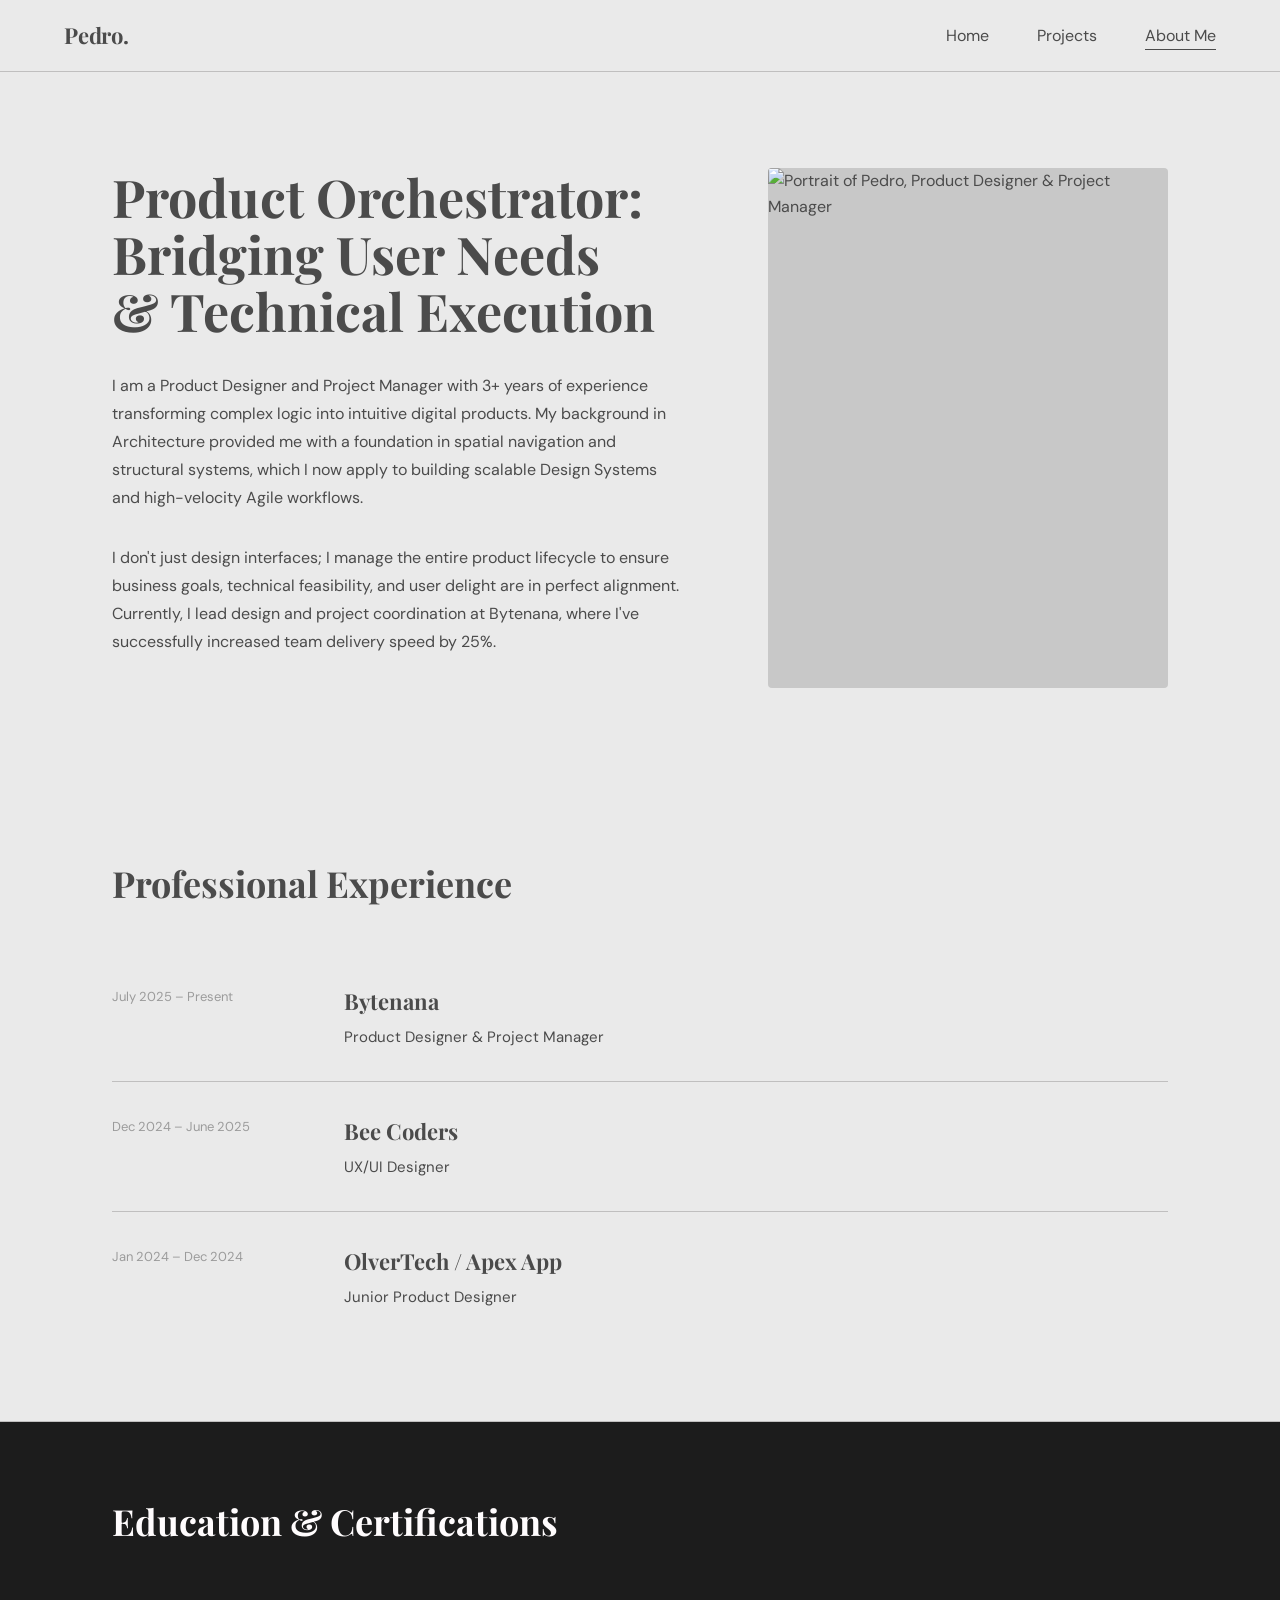
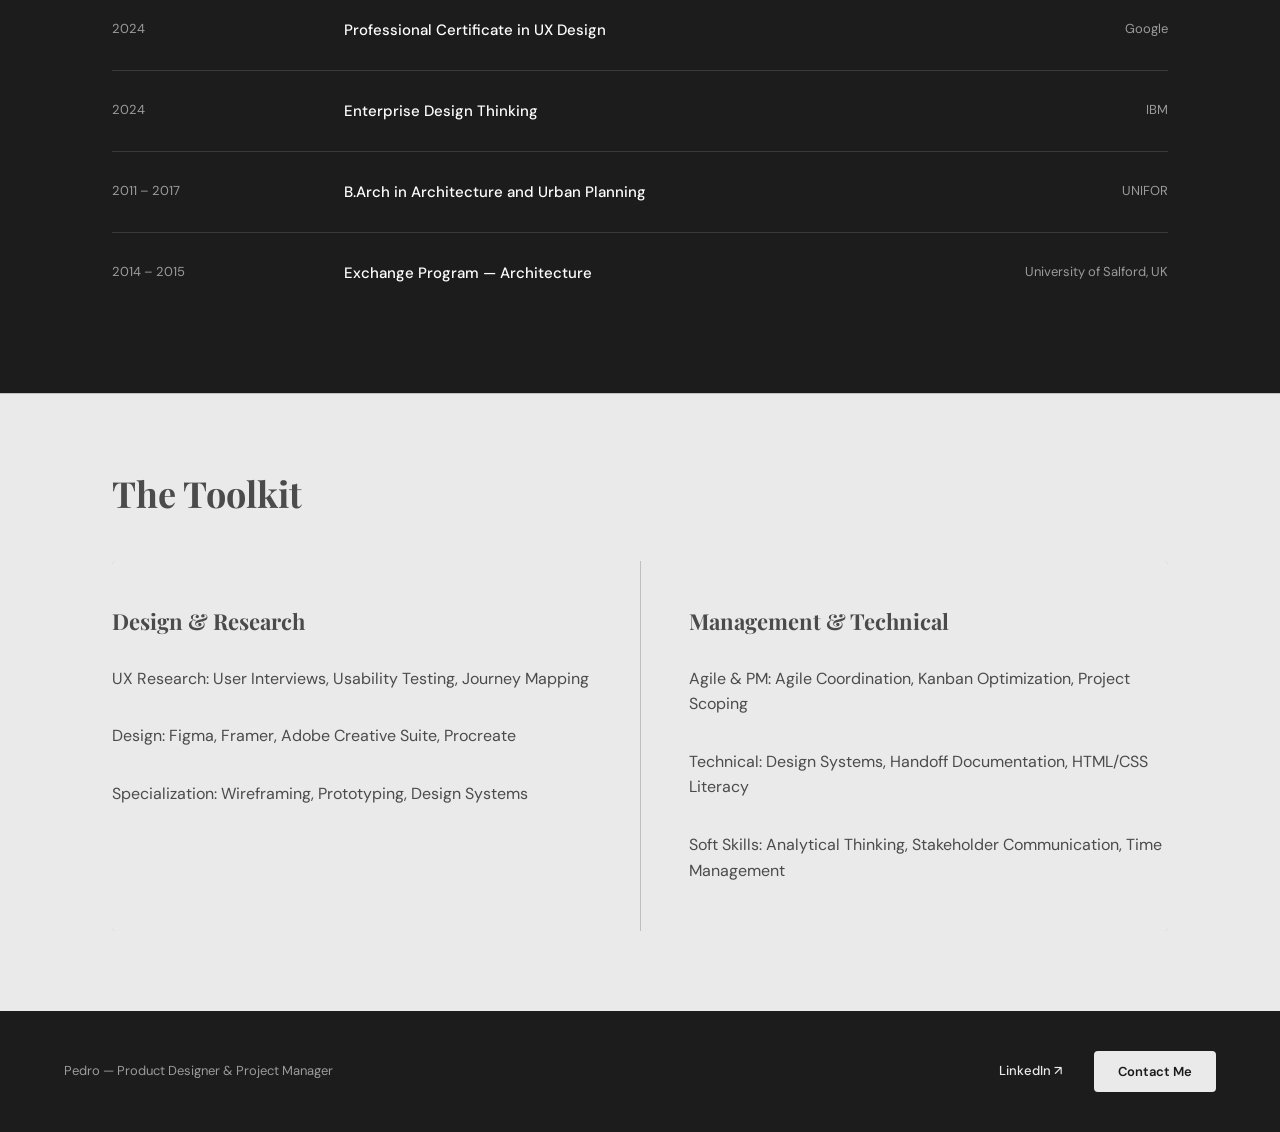
==== about.html @ b6adb92c "Initial commit — portfolio site" ====
<!DOCTYPE html>
<html lang="en">
<head>
  <meta charset="UTF-8">
  <meta name="viewport" content="width=device-width, initial-scale=1.0">
  <title>About Me — Pedro</title>
  <meta name="description" content="Product Designer and Project Manager with 3+ years of experience. Background in Architecture. Currently at Bytenana.">
  <link rel="preconnect" href="https://fonts.googleapis.com">
  <link rel="preconnect" href="https://fonts.gstatic.com" crossorigin>
  <link href="https://fonts.googleapis.com/css2?family=Playfair+Display:wght@700&family=DM+Sans:wght@400;500;600&display=swap" rel="stylesheet">
  <link rel="stylesheet" href="css/styles.css">
</head>
<body>
  <div class="site-wrapper">

    <!-- Navbar -->
    <header>
      <nav class="navbar" id="navbar" aria-label="Main navigation">
        <a href="index.html" class="navbar__logo">Pedro.</a>
        <div class="navbar__links" role="list">
          <a href="index.html" role="listitem">Home</a>
          <a href="projects.html" role="listitem">Projects</a>
          <a href="about.html" class="active" role="listitem">About Me</a>
        </div>
        <button class="navbar__hamburger" id="menu-toggle" aria-label="Toggle navigation" aria-expanded="false">
          <span></span>
          <span></span>
          <span></span>
        </button>
      </nav>
      <nav class="mobile-menu" id="mobile-menu" aria-label="Mobile navigation">
        <a href="index.html">Home</a>
        <a href="projects.html">Projects</a>
        <a href="about.html">About Me</a>
      </nav>
    </header>

    <main>

      <!-- About Hero -->
      <section class="about-hero fade-in" aria-labelledby="about-title">
        <div class="about-hero__text">
          <h1 class="about-hero__title" id="about-title">Product Orchestrator:<br>Bridging User Needs<br>&amp; Technical Execution</h1>
          <p class="about-hero__para">I am a Product Designer and Project Manager with 3+ years of experience transforming complex logic into intuitive digital products. My background in Architecture provided me with a foundation in spatial navigation and structural systems, which I now apply to building scalable Design Systems and high-velocity Agile workflows.</p>
          <p class="about-hero__para">I don't just design interfaces; I manage the entire product lifecycle to ensure business goals, technical feasibility, and user delight are in perfect alignment. Currently, I lead design and project coordination at Bytenana, where I've successfully increased team delivery speed by 25%.</p>
        </div>
        <div class="about-hero__image">
          <img src="assets/images/IMG_5802.JPG" alt="Portrait of Pedro, Product Designer & Project Manager">
        </div>
      </section>

      <!-- Experience Section -->
      <section class="experience-section section" aria-labelledby="exp-heading">
        <div class="section-inner">
          <h2 class="section-heading" id="exp-heading" style="margin-bottom: 3rem;">Professional Experience</h2>

          <div class="exp-item fade-in">
            <span class="exp-item__date">July 2025 – Present</span>
            <div class="exp-item__details">
              <p class="exp-item__company">Bytenana</p>
              <p class="exp-item__role">Product Designer &amp; Project Manager</p>
            </div>
          </div>

          <div class="exp-item fade-in">
            <span class="exp-item__date">Dec 2024 – June 2025</span>
            <div class="exp-item__details">
              <p class="exp-item__company">Bee Coders</p>
              <p class="exp-item__role">UX/UI Designer</p>
            </div>
          </div>

          <div class="exp-item fade-in" style="border-bottom: none;">
            <span class="exp-item__date">Jan 2024 – Dec 2024</span>
            <div class="exp-item__details">
              <p class="exp-item__company">OlverTech / Apex App</p>
              <p class="exp-item__role">Junior Product Designer</p>
            </div>
          </div>
        </div>
      </section>

      <div class="divider"></div>

      <!-- Education Section -->
      <section class="education-section dark-section section" aria-labelledby="edu-heading">
        <div class="section-inner">
          <h2 class="section-heading" id="edu-heading" style="margin-bottom: 3rem;">Education &amp; Certifications</h2>

          <div class="edu-item fade-in">
            <span class="edu-item__year">2024</span>
            <span class="edu-item__name">Professional Certificate in UX Design</span>
            <span class="edu-item__institution">Google</span>
          </div>

          <div class="edu-item fade-in">
            <span class="edu-item__year">2024</span>
            <span class="edu-item__name">Enterprise Design Thinking</span>
            <span class="edu-item__institution">IBM</span>
          </div>

          <div class="edu-item fade-in">
            <span class="edu-item__year">2011 – 2017</span>
            <span class="edu-item__name">B.Arch in Architecture and Urban Planning</span>
            <span class="edu-item__institution">UNIFOR</span>
          </div>

          <div class="edu-item fade-in">
            <span class="edu-item__year">2014 – 2015</span>
            <span class="edu-item__name">Exchange Program — Architecture</span>
            <span class="edu-item__institution">University of Salford, UK</span>
          </div>
        </div>
      </section>

      <div class="divider"></div>

      <!-- Skills Section -->
      <section class="skills-section section" aria-labelledby="skills-heading">
        <div class="section-inner">
          <h2 class="section-heading" id="skills-heading" style="margin-bottom: 3rem;">The Toolkit</h2>

          <div class="skills-grid">
            <div class="skills-col fade-in">
              <h3 class="skills-col__title">Design &amp; Research</h3>
              <p class="skill-item">UX Research: User Interviews, Usability Testing, Journey Mapping</p>
              <p class="skill-item">Design: Figma, Framer, Adobe Creative Suite, Procreate</p>
              <p class="skill-item">Specialization: Wireframing, Prototyping, Design Systems</p>
            </div>
            <div class="skills-col fade-in">
              <h3 class="skills-col__title">Management &amp; Technical</h3>
              <p class="skill-item">Agile &amp; PM: Agile Coordination, Kanban Optimization, Project Scoping</p>
              <p class="skill-item">Technical: Design Systems, Handoff Documentation, HTML/CSS Literacy</p>
              <p class="skill-item">Soft Skills: Analytical Thinking, Stakeholder Communication, Time Management</p>
            </div>
          </div>
        </div>
      </section>

    </main>

    <!-- Footer -->
    <footer class="footer" id="contact" role="contentinfo">
      <p class="footer__copy">Pedro — Product Designer &amp; Project Manager</p>
      <div class="footer__right">
        <a href="https://www.linkedin.com/in/pedro-oliveira-b005162bb/" target="_blank" rel="noopener noreferrer" class="footer__linkedin" aria-label="Visit Pedro's LinkedIn profile">LinkedIn ↗</a>
        <button class="footer__contact" id="open-contact-footer">Contact Me</button>
      </div>
    </footer>

  </div>

  <!-- Contact Modal -->
  <div class="modal-overlay" id="contact-modal" role="dialog" aria-modal="true" aria-labelledby="modal-title">
    <div class="modal">
      <button class="modal__close" id="close-contact" aria-label="Close contact form">✕</button>
      <h2 class="modal__title" id="modal-title">Get in touch</h2>
      <p class="modal__subtitle">Send me a message and I'll get back to you soon.</p>
      <form class="modal__form" name="contact" method="POST" data-netlify="true" netlify-honeypot="bot-field">
        <input type="hidden" name="form-name" value="contact">
        <p hidden><input name="bot-field"></p>
        <div class="modal__field">
          <label for="contact-name">Name</label>
          <input type="text" id="contact-name" name="name" placeholder="Your name" required>
        </div>
        <div class="modal__field">
          <label for="contact-email">Email</label>
          <input type="email" id="contact-email" name="email" placeholder="your@email.com" required>
        </div>
        <div class="modal__field">
          <label for="contact-message">Message</label>
          <textarea id="contact-message" name="message" placeholder="Tell me about your project…" rows="5" required></textarea>
        </div>
        <button type="submit" class="btn-primary" style="width:100%;justify-content:center;">Send Message →</button>
      </form>
    </div>
  </div>

  <script src="js/main.js"></script>
</body>
</html>
---- css/styles.css ----
/* ==========================================================
   PORTFOLIO — Pedro, Product Designer & Project Manager
   styles.css
   ========================================================== */

/* ----------------------------------------------------------
   1. CSS CUSTOM PROPERTIES
   ---------------------------------------------------------- */
:root {
  /* Colors */
  --color-bg: #eaeaea;
  --color-text: #4b4b4b;
  --color-text-muted: #9b9b9b;
  --color-text-light: #fffcfd;
  --color-dark-bg: #1c1c1c;
  --color-dark-card: #2b2b2b;
  --color-dark-divider: #3a3a3a;
  --color-border: #c0bfbf;
  --color-border-dark: #555555;
  --color-placeholder: #c8c8c8;
  --color-placeholder-dark: #2b2b2b;
  --color-btn-primary: #000000;
  --color-btn-secondary: #eaeaea;

  /* Typography */
  --font-heading: 'Playfair Display', Georgia, 'Times New Roman', serif;
  --font-body: 'DM Sans', system-ui, -apple-system, sans-serif;

  /* Font Sizes */
  --text-xs:   0.75rem;    /* 12px */
  --text-sm:   0.8125rem;  /* 13px */
  --text-base: 1rem;       /* 16px */
  --text-md:   0.9375rem;  /* 15px */
  --text-lg:   1rem;       /* 16px */
  --text-xl:   1.0625rem;  /* 17px */
  --text-2xl:  1.125rem;   /* 18px */
  --text-3xl:  1.375rem;   /* 22px */
  --text-4xl:  2.25rem;    /* 36px */
  --text-5xl:  3.25rem;    /* 52px */
  --text-6xl:  3.75rem;    /* 60px */
  --text-7xl:  4rem;       /* 64px */
  --text-8xl:  5rem;       /* 80px */

  /* Spacing */
  --space-1:  0.375rem;  /* 6px */
  --space-2:  0.5rem;    /* 8px */
  --space-3:  0.75rem;   /* 12px */
  --space-4:  1rem;      /* 16px */
  --space-5:  1.5rem;    /* 24px */
  --space-6:  2rem;      /* 32px */
  --space-7:  2.5rem;    /* 40px */
  --space-8:  3rem;      /* 48px */
  --space-9:  4rem;      /* 64px */
  --space-10: 5rem;      /* 80px */
  --space-11: 6rem;      /* 96px */

  /* Layout */
  --max-width: 1440px;
  --section-x: 5rem;     /* 80px — used by navbar & footer */
  --section-pad-x: 10rem; /* 160px — used by sections only */
  --navbar-h:  4.5rem;   /* 72px */
  --radius:    4px;

  /* Shadows */
  --shadow-sm: 0 1px 4px rgba(0,0,0,0.06);
  --shadow-md: 0 4px 20px rgba(0,0,0,0.10);

  /* Transitions */
  --transition: 0.22s ease;
}

/* ----------------------------------------------------------
   2. RESET / BASE
   ---------------------------------------------------------- */
*, *::before, *::after {
  box-sizing: border-box;
  margin: 0;
  padding: 0;
}

html {
  scroll-behavior: smooth;
  font-size: 16px;
}

body {
  background-color: var(--color-bg);
  color: var(--color-text);
  font-family: var(--font-body);
  font-size: var(--text-lg);
  line-height: 1.6;
  -webkit-font-smoothing: antialiased;
  overflow-x: hidden;
}

img {
  display: block;
  max-width: 100%;
  height: auto;
}

a {
  color: inherit;
  text-decoration: none;
}

ul, ol {
  list-style: none;
}

button {
  cursor: pointer;
  border: none;
  background: none;
  font-family: inherit;
}

/* ----------------------------------------------------------
   3. TYPOGRAPHY
   ---------------------------------------------------------- */
h1, h2, h3, h4 {
  font-family: var(--font-heading);
  font-weight: 700;
  line-height: 1.1;
  color: var(--color-text);
}

.dark-section h1,
.dark-section h2,
.dark-section h3 {
  color: var(--color-text-light);
}

.overline {
  font-family: var(--font-body);
  font-size: var(--text-xs);
  font-weight: 400;
  letter-spacing: 4px;
  text-transform: uppercase;
  color: var(--color-text-muted);
}

/* ----------------------------------------------------------
   4. LAYOUT
   ---------------------------------------------------------- */
.site-wrapper {
  width: 100%;
  overflow: hidden;
}

.section {
  width: 100%;
}

.section-inner {
  padding: var(--space-10) var(--section-pad-x);
}

.section-inner--slim {
  padding: var(--space-8) var(--section-pad-x);
}

.divider {
  height: 1px;
  background-color: var(--color-border);
  width: 100%;
}

.divider--dark {
  background-color: var(--color-dark-divider);
}

/* ----------------------------------------------------------
   5. COMPONENTS
   ---------------------------------------------------------- */

/* --- Navbar --- */
.navbar {
  position: sticky;
  top: 0;
  z-index: 100;
  width: 100%;
  height: var(--navbar-h);
  background-color: var(--color-bg);
  border-bottom: 1px solid var(--color-border);
  display: flex;
  align-items: center;
  justify-content: space-between;
  padding: 0 var(--section-x);
  transition: box-shadow var(--transition);
}

.navbar.scrolled {
  box-shadow: var(--shadow-sm);
}

.navbar__logo {
  font-family: var(--font-heading);
  font-size: 1.375rem;
  font-weight: 700;
  color: var(--color-text);
  letter-spacing: -0.01em;
  transition: opacity var(--transition);
}

.navbar__logo:hover {
  opacity: 0.7;
}

.navbar__links {
  display: flex;
  align-items: center;
  gap: var(--space-8);
}

.navbar__links a {
  font-size: var(--text-base);
  font-weight: 400;
  color: var(--color-text);
  position: relative;
  transition: opacity var(--transition);
}

.navbar__links a::after {
  content: '';
  position: absolute;
  bottom: -2px;
  left: 0;
  width: 0;
  height: 1px;
  background-color: var(--color-text);
  transition: width var(--transition);
}

.navbar__links a:hover { opacity: 0.6; }
.navbar__links a:hover::after,
.navbar__links a.active::after { width: 100%; }

.navbar__hamburger {
  display: none;
  flex-direction: column;
  gap: 5px;
  padding: 4px;
}

.navbar__hamburger span {
  display: block;
  width: 22px;
  height: 1.5px;
  background-color: var(--color-text);
  transition: all var(--transition);
}

.navbar__hamburger.open span:nth-child(1) { transform: translateY(6.5px) rotate(45deg); }
.navbar__hamburger.open span:nth-child(2) { opacity: 0; }
.navbar__hamburger.open span:nth-child(3) { transform: translateY(-6.5px) rotate(-45deg); }

.mobile-menu {
  display: none;
  position: fixed;
  top: var(--navbar-h);
  left: 0;
  right: 0;
  background-color: var(--color-bg);
  border-bottom: 1px solid var(--color-border);
  padding: var(--space-6) var(--section-x);
  flex-direction: column;
  gap: var(--space-5);
  z-index: 99;
}

.mobile-menu.open { display: flex; }

.mobile-menu a {
  font-size: var(--text-lg);
  color: var(--color-text);
  font-weight: 400;
  padding: var(--space-2) 0;
  border-bottom: 1px solid var(--color-border);
}

/* --- Buttons --- */
.btn-primary {
  display: inline-flex;
  align-items: center;
  gap: var(--space-2);
  background-color: var(--color-btn-primary);
  color: var(--color-text-light);
  font-family: var(--font-body);
  font-size: var(--text-base);
  font-weight: 600;
  padding: 1rem 2rem;
  border-radius: var(--radius);
  border: 1px solid transparent;
  transition: background-color var(--transition), transform var(--transition);
  white-space: nowrap;
}

.btn-primary:hover {
  background-color: #222;
  transform: translateY(-1px);
}

.btn-primary:focus-visible {
  outline: 2px solid var(--color-text);
  outline-offset: 3px;
}

.btn-primary:active { transform: translateY(0); }

.btn-primary--sm {
  font-size: var(--text-sm);
  padding: 0.875rem 1.75rem;
}

.btn-secondary {
  display: inline-flex;
  align-items: center;
  gap: var(--space-2);
  background-color: var(--color-btn-secondary);
  color: #1a1a1a;
  font-family: var(--font-body);
  font-size: var(--text-base);
  font-weight: 600;
  padding: 1rem 2rem;
  border-radius: var(--radius);
  border: 1px solid #1a1a1a;
  transition: background-color var(--transition), transform var(--transition);
  white-space: nowrap;
}

.btn-secondary:hover {
  background-color: #d8d8d8;
  transform: translateY(-1px);
}

.btn-secondary:focus-visible {
  outline: 2px solid var(--color-text);
  outline-offset: 3px;
}

.btn-secondary:active { transform: translateY(0); }

/* --- Hero Section (Home) --- */
.hero {
  display: flex;
  align-items: center;
  gap: 5rem;
  height: 700px;
  padding: var(--space-10) var(--section-pad-x);
  background-color: var(--color-bg);
}

.hero__text {
  display: flex;
  flex-direction: column;
  gap: var(--space-6);
  flex: 1;
  min-width: 0;
}

.hero__title {
  font-size: var(--text-6xl);
  font-weight: 700;
  line-height: 1.05;
  color: var(--color-text);
}

.hero__description {
  font-size: var(--text-2xl);
  font-weight: 400;
  line-height: 1.65;
  color: var(--color-text);
  max-width: 620px;
}

.hero__buttons {
  display: flex;
  align-items: center;
  gap: var(--space-4);
  flex-wrap: wrap;
}

.hero__image {
  flex-shrink: 0;
  width: 560px;
  height: 100%;
  border-radius: var(--radius);
  background-color: var(--color-placeholder);
  overflow: hidden;
}

.hero__image img {
  width: 100%;
  height: 100%;
  object-fit: cover;
  object-position: top;
}

/* --- Projects Section (Home + My Work) --- */
.projects-section {
  background-color: var(--color-bg);
}

.project-row {
  display: flex;
  align-items: stretch;
  height: 560px;
  border-bottom: 1px solid var(--color-border);
}

.project-row:last-of-type {
  border-bottom: none;
}

.project-row__text {
  flex: 1;
  display: flex;
  flex-direction: column;
  justify-content: center;
  align-items: flex-start;
  gap: var(--space-5);
  padding: 4rem 5rem 4rem var(--section-pad-x);
  min-width: 0;
}

.project-row__number {
  font-family: var(--font-body);
  font-size: 1.25rem;
  font-weight: 400;
  letter-spacing: 4px;
  color: var(--color-text-muted);
}

.project-row__title {
  font-size: var(--text-5xl);
  font-weight: 700;
  line-height: 1;
  color: var(--color-text);
}

.project-row__subtitle {
  font-size: var(--text-lg);
  font-weight: 400;
  line-height: 1.6;
  color: var(--color-text);
}

.project-row__tags {
  font-size: var(--text-sm);
  font-weight: 400;
  color: var(--color-text-muted);
}

.project-row__image {
  flex-shrink: 0;
  height: 360px;
  width: fit-content;
  border-radius: var(--radius);
  margin: 2.5rem var(--section-pad-x) 2.5rem 0;
  overflow: hidden;
}

.project-row__image img {
  display: block;
  height: 100%;
  width: auto;
  transition: transform 0.5s ease;
}

.project-row:hover .project-row__image img {
  transform: scale(1.03);
}

/* --- Project row invert hover --- */
.project-row--invert {
  position: relative;
  overflow: hidden;
}

.project-row--invert::before {
  content: '';
  position: absolute;
  inset: 0;
  background-color: var(--color-dark-bg);
  transform: translateX(-100%);
  transition: transform 0.5s cubic-bezier(0.77, 0, 0.175, 1);
  z-index: 0;
}

.project-row--invert:hover::before {
  transform: translateX(0);
}

.project-row--invert > * {
  position: relative;
  z-index: 1;
}

.project-row--invert .project-row__number,
.project-row--invert .project-row__subtitle,
.project-row--invert .project-row__tags {
  transition: color 0.4s ease;
}

.project-row--invert:hover .project-row__number,
.project-row--invert:hover .project-row__subtitle,
.project-row--invert:hover .project-row__tags {
  color: var(--color-text-muted);
}

.project-row--invert .project-row__title {
  transition: color 0.4s ease;
}

.project-row--invert:hover .project-row__title {
  color: var(--color-text-light);
}

.project-row--invert:hover .btn-primary {
  background-color: var(--color-bg);
  color: var(--color-dark-bg);
}

/* --- Work Intro (My Work page) --- */
.work-intro {
  padding: var(--space-10) var(--section-pad-x) var(--space-9);
  background-color: var(--color-bg);
}

.work-intro__title {
  font-size: var(--text-7xl);
  font-weight: 700;
  color: var(--color-text);
  margin-bottom: var(--space-5);
}

.work-intro__description {
  font-size: var(--text-xl);
  font-weight: 400;
  line-height: 1.7;
  color: var(--color-text);
  max-width: 680px;
}

/* --- Case Study Hero --- */
.cs-hero {
  position: relative;
  height: 700px;
  display: flex;
  flex-direction: column;
  align-items: center;
  justify-content: center;
  gap: var(--space-5);
  padding: 10rem var(--section-pad-x) 8.75rem;
  text-align: center;
  overflow: hidden;
}

.cs-hero__bg {
  position: absolute;
  inset: 0;
  background-size: cover;
  background-position: center;
  background-repeat: no-repeat;
  filter: brightness(0.8);
  z-index: 0;
}

.cs-hero__content {
  position: relative;
  z-index: 1;
  display: flex;
  flex-direction: column;
  align-items: center;
  gap: var(--space-5);
  max-width: 900px;
  width: 100%;
}

.cs-hero__overline {
  font-size: 0.75rem;
  font-weight: 400;
  letter-spacing: 4px;
  color: var(--color-text-muted);
  text-transform: uppercase;
}

.cs-hero__title {
  font-size: var(--text-8xl);
  font-weight: 700;
  line-height: 1.05;
  color: var(--color-text-light);
}

.cs-hero__subtitle {
  font-size: 1.375rem;
  font-weight: 400;
  line-height: 1.5;
  color: var(--color-bg);
}

/* --- Section Heading Block --- */
.section-heading {
  font-size: var(--text-4xl);
  font-weight: 700;
  color: var(--color-text);
}

.dark-section .section-heading {
  color: var(--color-text-light);
}

/* --- Brief Section --- */
.brief-section {
  background-color: var(--color-bg);
}

.brief-row {
  display: flex;
  align-items: flex-start;
  gap: 5rem;
}

.brief-row--reverse {
  flex-direction: row-reverse;
}

.brief-text {
  flex: 1;
  display: flex;
  flex-direction: column;
  gap: var(--space-4);
  min-width: 0;
}

.brief-text p {
  font-size: var(--text-lg);
  font-weight: 400;
  line-height: 1.75;
  color: var(--color-text);
}

.brief-image {
  flex-shrink: 0;
  width: 480px;
  height: 320px;
  border-radius: var(--radius);
  overflow: hidden;
  background-color: var(--color-placeholder);
}

.brief-image img {
  width: 100%;
  height: 100%;
  object-fit: cover;
}

/* --- Dark Section (PM Focus, Research, Metrics) --- */
.dark-section {
  background-color: var(--color-dark-bg);
}

/* Content row within dark/light sections */
.content-row {
  display: flex;
  align-items: stretch;
  height: 520px;
}

.content-row__text {
  flex: 1;
  display: flex;
  flex-direction: column;
  justify-content: center;
  gap: var(--space-6);
  padding: 4rem 4rem 4rem var(--section-pad-x);
  min-width: 0;
}

.content-row__label {
  font-size: 0.75rem;
  font-weight: 400;
  letter-spacing: 3px;
  text-transform: uppercase;
  color: var(--color-text-muted);
}

.content-row__heading {
  font-size: var(--text-4xl);
  font-weight: 700;
  line-height: 1.1;
  color: var(--color-text);
}

.dark-section .content-row__heading {
  color: var(--color-text-light);
}

.content-row__items {
  display: flex;
  flex-direction: column;
  gap: var(--space-5);
}

.content-item__title {
  font-size: var(--text-md);
  font-weight: 600;
  color: var(--color-text);
  margin-bottom: 0.4rem;
}

.dark-section .content-item__title {
  color: var(--color-text-light);
}

.content-item__text {
  font-size: var(--text-base);
  font-weight: 400;
  line-height: 1.65;
  color: var(--color-text);
}

.dark-section .content-item__text {
  color: var(--color-text-muted);
}

.content-row__image {
  flex-shrink: 0;
  width: 560px;
  margin: 3rem 7.5rem 3rem 1.5rem;
  border-radius: var(--radius);
  background-color: var(--color-placeholder);
  overflow: hidden;
}

.dark-section .content-row__image {
  background-color: var(--color-placeholder-dark);
  border: 1px solid var(--color-border-dark);
}

.content-row__image img {
  width: 100%;
  height: 100%;
  object-fit: cover;
}

.content-row__image--contain {
  background-color: transparent !important;
  border: none !important;
}

.content-row__image--contain img {
  object-fit: contain;
}

/* Result badge (inside dark section) */
.result-badge {
  background-color: var(--color-dark-card);
  padding: 1.5rem 2rem;
  border-radius: var(--radius);
}

.result-badge__label {
  font-size: 0.6875rem;
  font-weight: 400;
  letter-spacing: 3px;
  text-transform: uppercase;
  color: var(--color-text-muted);
  margin-bottom: var(--space-2);
}

.result-badge__text {
  font-size: var(--text-md);
  font-weight: 400;
  line-height: 1.6;
  color: var(--color-text-light);
}

/* --- Image grid rows (UX Focus / Execution) --- */
.image-grid {
  display: flex;
  gap: 1.5rem;
  height: 520px;
  padding: 1.5rem var(--section-pad-x) 0;
}

.image-grid--with-bottom { padding-bottom: 3rem; }

.image-grid__item {
  flex: 1;
  border-radius: var(--radius);
  background-color: var(--color-placeholder);
  overflow: hidden;
}

.image-grid__item img {
  width: 100%;
  height: 100%;
  object-fit: cover;
  object-position: top left;
}

/* --- Outcome section --- */
.outcome-section {
  background-color: var(--color-bg);
}

.outcome-section .section-inner {
  padding: 4rem var(--section-pad-x);
}

.outcome-section .section-heading {
  margin-bottom: var(--space-5);
}

.outcome-section__text {
  font-size: var(--text-md);
  line-height: 1.7;
  color: var(--color-text);
  max-width: 900px;
}

/* --- Success Metrics --- */
.metrics-section {
  background-color: var(--color-dark-bg);
}

.metrics-grid {
  display: flex;
  gap: 1px;
  background-color: var(--color-dark-divider);
  border-radius: var(--radius);
  overflow: hidden;
}

.metric-card {
  flex: 1;
  background-color: var(--color-dark-card);
  padding: 2rem 2.5rem;
  display: flex;
  flex-direction: column;
  gap: var(--space-3);
}

.metric-card__title {
  font-size: var(--text-3xl);
  font-weight: 700;
  font-family: var(--font-heading);
  color: var(--color-text-light);
  line-height: 1.2;
}

.metric-card__text {
  font-size: var(--text-base);
  font-weight: 400;
  line-height: 1.65;
  color: var(--color-text-muted);
}

/* --- About Hero --- */
.about-hero {
  display: flex;
  align-items: flex-start;
  gap: 5rem;
  padding: var(--space-11) var(--section-pad-x);
  background-color: var(--color-bg);
}

.about-hero__text {
  flex: 1;
  display: flex;
  flex-direction: column;
  gap: var(--space-6);
  min-width: 0;
}

.about-hero__title {
  font-size: var(--text-5xl);
  font-weight: 700;
  line-height: 1.1;
  color: var(--color-text);
}

.about-hero__para {
  font-size: var(--text-lg);
  font-weight: 400;
  line-height: 1.75;
  color: var(--color-text);
}

.about-hero__image {
  flex-shrink: 0;
  width: 400px;
  height: 520px;
  border-radius: var(--radius);
  background-color: var(--color-placeholder);
  overflow: hidden;
}

.about-hero__image img {
  width: 100%;
  height: 100%;
  object-fit: cover;
}

/* --- Experience Section --- */
.experience-section {
  background-color: var(--color-bg);
}

.exp-item {
  display: flex;
  align-items: flex-start;
  gap: var(--space-6);
  padding: 2rem 0;
  border-bottom: 1px solid var(--color-border);
}

.exp-item__date {
  flex-shrink: 0;
  width: 200px;
  font-size: var(--text-sm);
  font-weight: 400;
  color: var(--color-text-muted);
  padding-top: 0.2rem;
}

.exp-item__details {
  flex: 1;
}

.exp-item__company {
  font-family: var(--font-heading);
  font-size: 1.375rem;
  font-weight: 700;
  color: var(--color-text);
  margin-bottom: var(--space-1);
}

.exp-item__role {
  font-size: var(--text-md);
  font-weight: 400;
  color: var(--color-text);
}

/* --- Education Section --- */
.education-section {
  background-color: var(--color-dark-bg);
}

.edu-item {
  display: flex;
  align-items: center;
  gap: var(--space-6);
  padding: 1.75rem 0;
  border-bottom: 1px solid var(--color-dark-divider);
}

.edu-item:last-child {
  border-bottom: none;
}

.edu-item__year {
  flex-shrink: 0;
  width: 200px;
  font-size: var(--text-sm);
  font-weight: 400;
  color: var(--color-text-muted);
}

.edu-item__name {
  flex: 1;
  font-size: var(--text-md);
  font-weight: 500;
  color: var(--color-text-light);
}

.edu-item__institution {
  font-size: var(--text-sm);
  font-weight: 400;
  color: var(--color-text-muted);
  text-align: right;
  flex-shrink: 0;
}

/* --- Skills Section --- */
.skills-section {
  background-color: var(--color-bg);
}

.skills-grid {
  display: flex;
  gap: 1px;
  background-color: var(--color-border);
  border-radius: var(--radius);
  overflow: hidden;
}

.skills-col {
  flex: 1;
  background-color: var(--color-bg);
  padding: 3rem 3rem 3rem 0;
  display: flex;
  flex-direction: column;
  gap: var(--space-6);
}

.skills-col:last-child {
  padding: 3rem 0 3rem 3rem;
}

.skills-col__title {
  font-family: var(--font-heading);
  font-size: var(--text-3xl);
  font-weight: 700;
  color: var(--color-text);
}

.skill-item {
  font-size: var(--text-base);
  font-weight: 400;
  line-height: 1.6;
  color: var(--color-text);
}

/* --- Footer --- */
.footer {
  display: flex;
  align-items: center;
  justify-content: space-between;
  background-color: var(--color-dark-bg);
  padding: 2.5rem var(--section-x);
}

.footer__copy {
  font-size: var(--text-sm);
  font-weight: 400;
  color: var(--color-text-muted);
}

.footer__right {
  display: flex;
  align-items: center;
  gap: 2rem;
}

.footer__linkedin {
  font-size: var(--text-sm);
  font-weight: 500;
  color: var(--color-bg);
  transition: opacity var(--transition);
}

.footer__linkedin:hover { opacity: 0.65; }

.footer__contact {
  display: inline-flex;
  align-items: center;
  background-color: var(--color-bg);
  color: #1a1a1a;
  font-family: var(--font-body);
  font-size: var(--text-sm);
  font-weight: 600;
  padding: 0.75rem 1.5rem;
  border-radius: var(--radius);
  border: none;
  transition: background-color var(--transition), transform var(--transition);
}

.footer__contact:hover {
  background-color: #d5d5d5;
  transform: translateY(-1px);
}

.footer__contact:focus-visible {
  outline: 2px solid var(--color-bg);
  outline-offset: 3px;
}

/* --- Fade-in animation --- */
.fade-in {
  opacity: 0;
  transform: translateY(24px);
  transition: opacity 0.55s ease, transform 0.55s ease;
}

.fade-in.visible {
  opacity: 1;
  transform: translateY(0);
}

/* --- Lightbox --- */
.lightbox {
  display: none;
  position: fixed;
  inset: 0;
  background-color: rgba(0, 0, 0, 0.85);
  z-index: 300;
  align-items: center;
  justify-content: center;
  cursor: zoom-out;
  padding: 2rem;
}

.lightbox.open {
  display: flex;
}

.lightbox img {
  max-width: 90vw;
  max-height: 90vh;
  object-fit: contain;
  border-radius: var(--radius);
  box-shadow: 0 8px 40px rgba(0,0,0,0.5);
  cursor: default;
}

.lightbox__close {
  position: fixed;
  top: 1.5rem;
  right: 1.5rem;
  font-size: 1.5rem;
  color: #fff;
  background: none;
  border: none;
  cursor: pointer;
  opacity: 0.7;
  transition: opacity var(--transition);
  line-height: 1;
}

.lightbox__close:hover { opacity: 1; }

/* Make zoomable images feel clickable */
.zoomable {
  cursor: zoom-in;
}

/* --- Contact Modal --- */
.modal-overlay {
  display: none;
  position: fixed;
  inset: 0;
  background-color: rgba(0, 0, 0, 0.55);
  z-index: 200;
  align-items: center;
  justify-content: center;
  padding: var(--space-5);
}

.modal-overlay.open {
  display: flex;
}

.modal {
  background-color: var(--color-bg);
  border-radius: var(--radius);
  padding: 3rem;
  width: 100%;
  max-width: 520px;
  position: relative;
  box-shadow: var(--shadow-md);
}

.modal__close {
  position: absolute;
  top: 1.25rem;
  right: 1.25rem;
  font-size: var(--text-lg);
  color: var(--color-text-muted);
  cursor: pointer;
  background: none;
  border: none;
  line-height: 1;
  transition: color var(--transition);
}

.modal__close:hover {
  color: var(--color-text);
}

.modal__title {
  font-family: var(--font-heading);
  font-size: var(--text-4xl);
  font-weight: 700;
  color: var(--color-text);
  margin-bottom: var(--space-2);
}

.modal__subtitle {
  font-size: var(--text-base);
  color: var(--color-text-muted);
  margin-bottom: var(--space-6);
}

.modal__form {
  display: flex;
  flex-direction: column;
  gap: var(--space-5);
}

.modal__field {
  display: flex;
  flex-direction: column;
  gap: var(--space-2);
}

.modal__field label {
  font-size: var(--text-sm);
  font-weight: 600;
  color: var(--color-text);
}

.modal__field input,
.modal__field textarea {
  font-family: var(--font-body);
  font-size: var(--text-base);
  color: var(--color-text);
  background-color: #fff;
  border: 1px solid var(--color-border);
  border-radius: var(--radius);
  padding: 0.75rem 1rem;
  width: 100%;
  outline: none;
  transition: border-color var(--transition);
  resize: none;
}

.modal__field input:focus,
.modal__field textarea:focus {
  border-color: var(--color-text);
}

/* ----------------------------------------------------------
   6. UTILITIES
   ---------------------------------------------------------- */
.visually-hidden {
  position: absolute;
  width: 1px;
  height: 1px;
  padding: 0;
  margin: -1px;
  overflow: hidden;
  clip: rect(0,0,0,0);
  white-space: nowrap;
  border: 0;
}

/* ----------------------------------------------------------
   7. MEDIA QUERIES (mobile-first breakpoints)
   ---------------------------------------------------------- */

/* Tablet — ≥ 768px */
@media (min-width: 768px) {
  .navbar__hamburger { display: none; }
}

/* Large Desktop ≥ 1440px */
@media (min-width: 1440px) {
  :root { --section-x: 7.5rem; --section-pad-x: 14rem; }
}

/* Below large desktop — reduce padding */
@media (max-width: 1280px) {
  :root {
    --section-x: 4rem;
    --section-pad-x: 7rem;
    --text-6xl: 3.25rem;
    --text-8xl: 4.5rem;
  }

  .hero__image { width: 460px; }
  .project-row__image { max-width: 480px; }
  .content-row__image { width: 440px; margin-right: 4rem; }
}

/* Tablet / Small Desktop — ≤ 1024px */
@media (max-width: 1024px) {
  :root {
    --section-x: 2.5rem;
    --section-pad-x: 4rem;
    --text-5xl: 2.75rem;
    --text-6xl: 2.75rem;
    --text-7xl: 3rem;
    --text-8xl: 3.5rem;
  }

  .hero {
    height: auto;
    flex-direction: column;
    padding: 4rem var(--section-pad-x);
    gap: 3rem;
  }

  .hero__image {
    width: 100%;
    height: 400px;
  }

  .project-row {
    height: auto;
    flex-direction: column;
  }

  .project-row__text {
    padding: 3rem var(--section-pad-x);
  }

  .project-row__image {
    width: 100%;
    height: auto;
    margin: 0 0 2.5rem 0;
  }

  .content-row {
    height: auto;
    flex-direction: column;
  }

  .content-row__text {
    padding: 3rem var(--section-pad-x);
  }

  .content-row__image {
    width: 100%;
    height: 320px;
    margin: 0 var(--section-pad-x) 2.5rem;
  }

  .image-grid {
    height: 320px;
    padding: 1.5rem var(--section-pad-x) 0;
  }

  .about-hero {
    flex-direction: column;
  }

  .about-hero__image {
    width: 100%;
    height: 380px;
  }

  .cs-hero__title { font-size: 3.5rem; }

  .brief-row {
    flex-direction: column !important;
    gap: 2rem;
  }

  .brief-image {
    width: 100%;
    height: 260px;
  }

  .skills-grid,
  .metrics-grid {
    flex-direction: column;
  }

  .skills-col,
  .skills-col:last-child {
    padding: 2rem var(--section-pad-x);
  }
}

/* Mobile — ≤ 640px */
@media (max-width: 640px) {
  :root {
    --section-x: 1.5rem;
    --section-pad-x: 1.5rem;
    --text-4xl: 1.75rem;
    --text-5xl: 2.25rem;
    --text-6xl: 2.25rem;
    --text-7xl: 2.25rem;
    --text-8xl: 2.75rem;
    --navbar-h: 4rem;
  }

  .navbar {
    padding: 0 var(--section-x);
  }

  .navbar__links { display: none; }
  .navbar__hamburger { display: flex; }

  .hero__buttons {
    flex-direction: column;
    align-items: flex-start;
  }

  .cs-hero__title { font-size: 2.5rem; }
  .cs-hero__subtitle { font-size: 1.1rem; }

  .exp-item {
    flex-direction: column;
    gap: var(--space-2);
  }

  .exp-item__date { width: auto; }

  .edu-item {
    flex-wrap: wrap;
    gap: var(--space-2);
  }

  .edu-item__year { width: auto; flex-shrink: 0; }
  .edu-item__name { flex-basis: 100%; order: 3; }
  .edu-item__institution { flex-basis: 100%; text-align: left; }

  .footer {
    flex-direction: column;
    gap: var(--space-5);
    align-items: flex-start;
    padding: 2rem var(--section-x);
  }

  .image-grid {
    flex-direction: column;
    height: auto;
  }

  .image-grid__item { height: 240px; }

  .work-intro { padding: 3rem var(--section-pad-x) 2rem; }
}
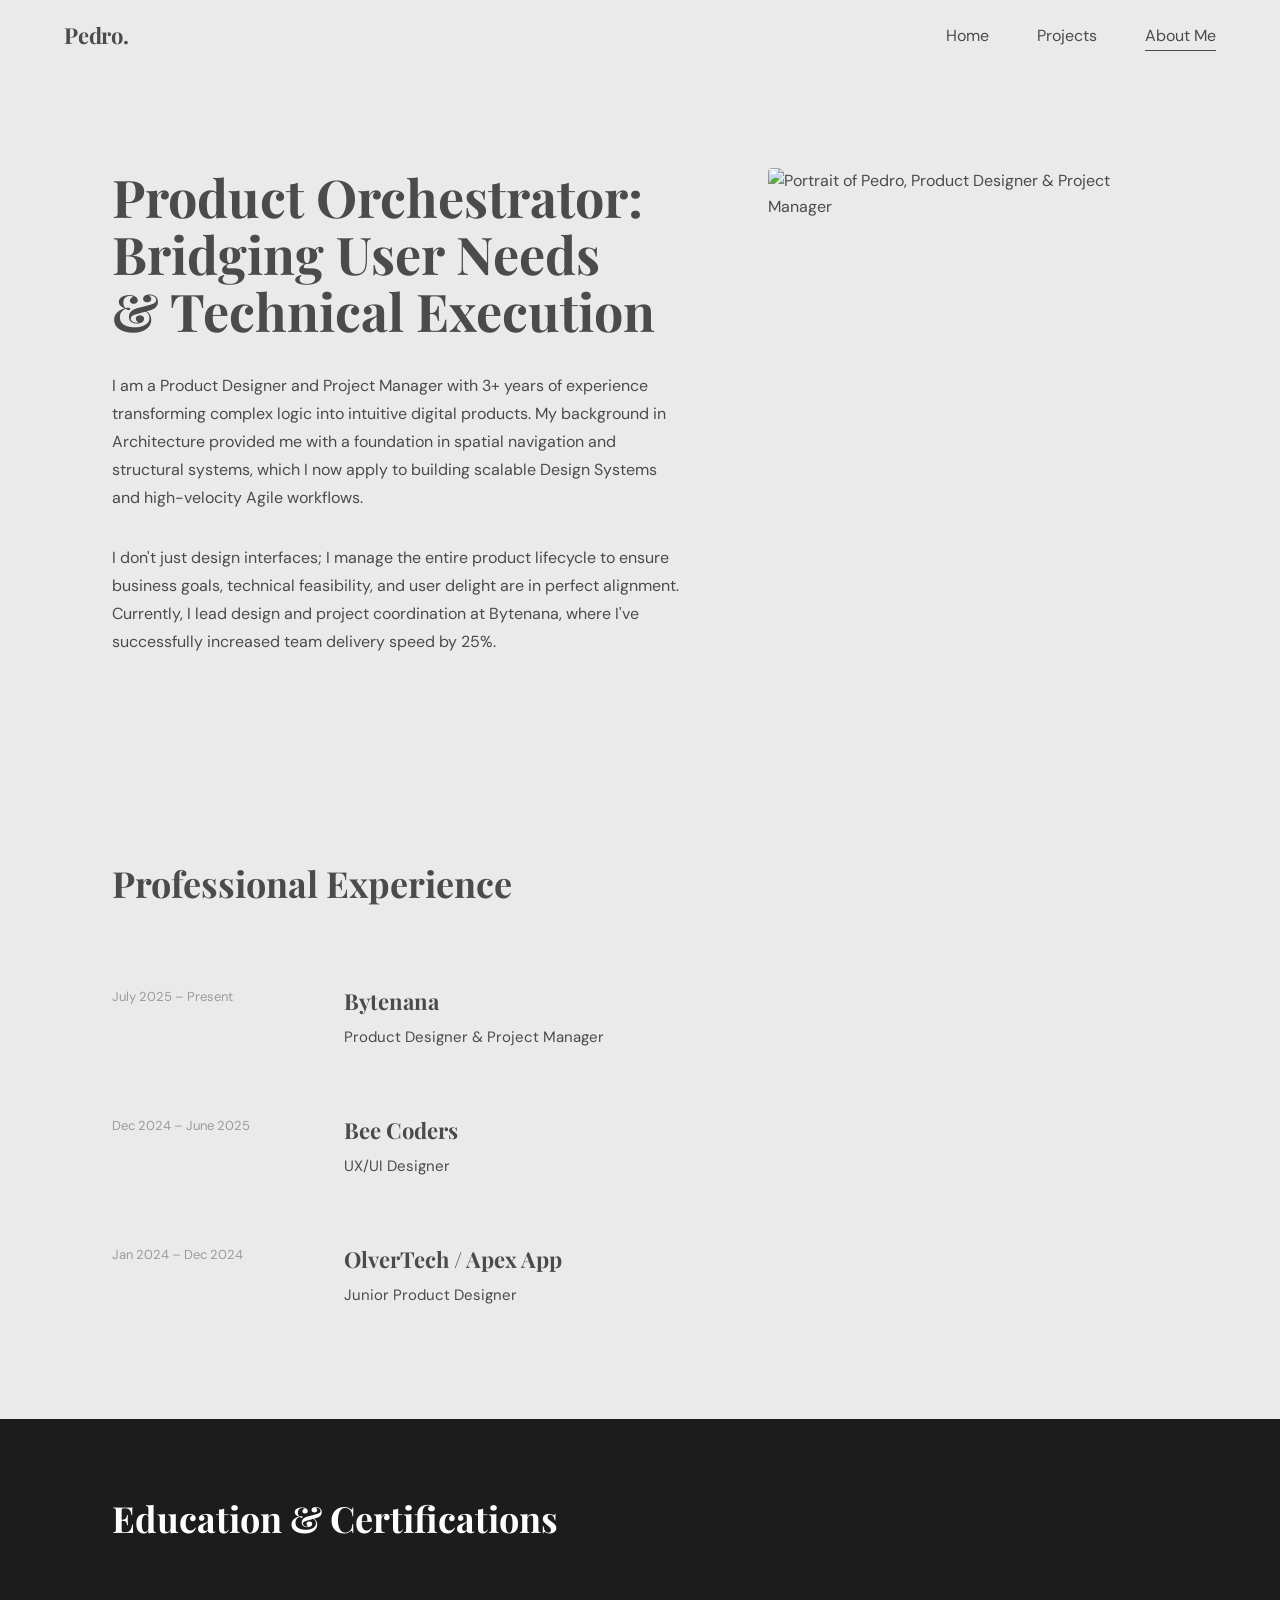
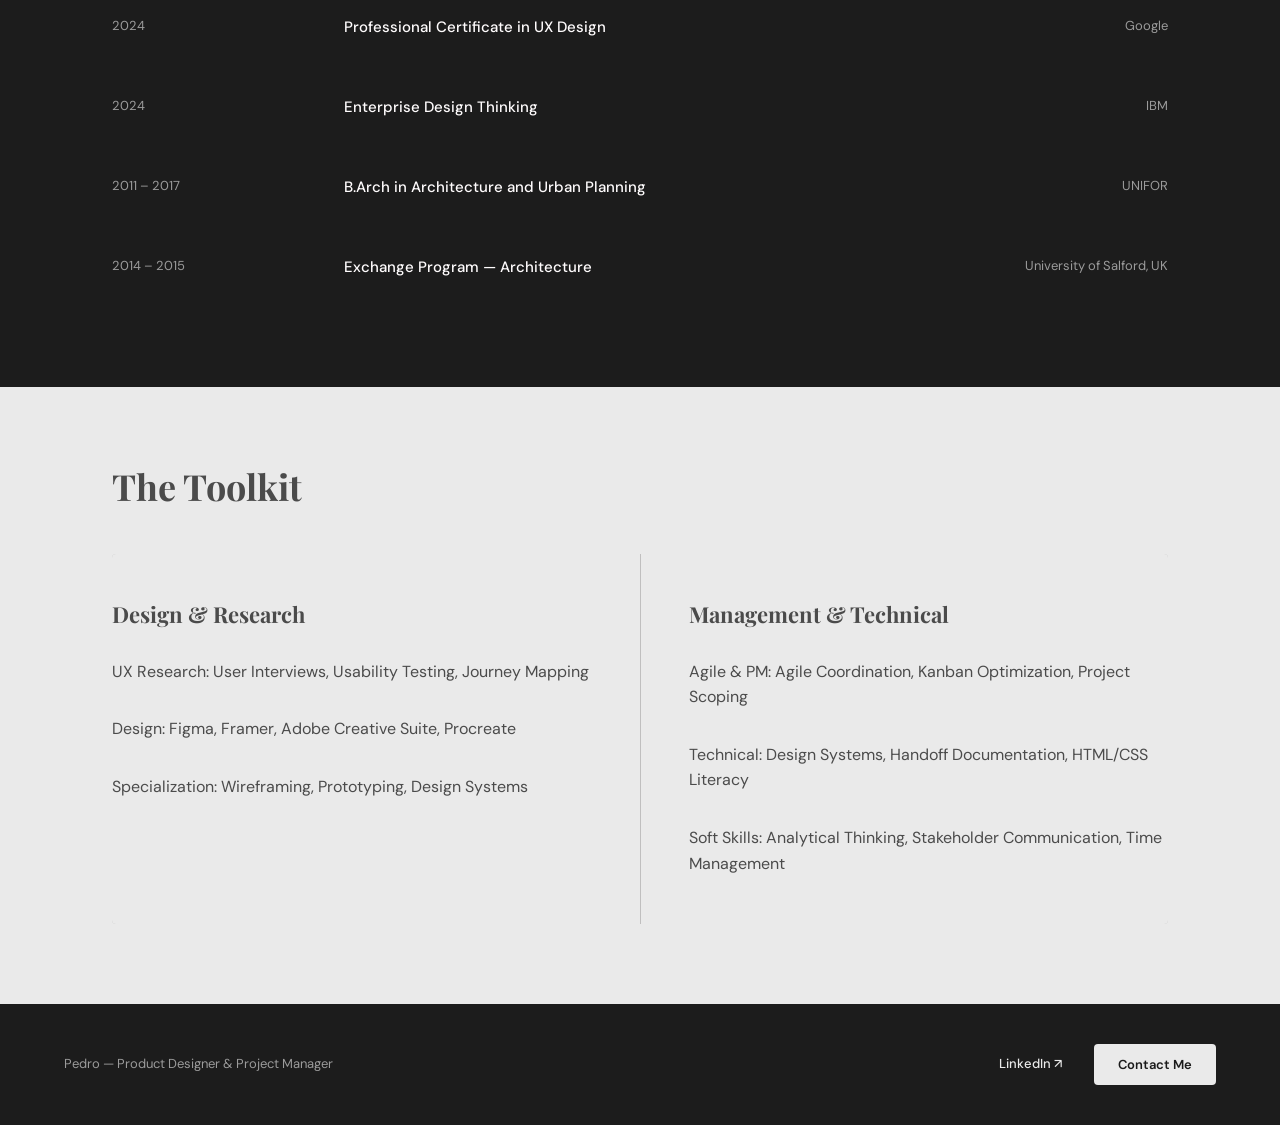
==== commit 9c37e261: "Redesign home page and update portfolio styles - Dark mode theme, hero with Mask group background an" ====
--- a/about.html
+++ b/about.html
@@ -45,7 +45,7 @@
           <p class="about-hero__para">I don't just design interfaces; I manage the entire product lifecycle to ensure business goals, technical feasibility, and user delight are in perfect alignment. Currently, I lead design and project coordination at Bytenana, where I've successfully increased team delivery speed by 25%.</p>
         </div>
         <div class="about-hero__image">
-          <img src="assets/images/IMG_5802.JPG" alt="Portrait of Pedro, Product Designer & Project Manager">
+          <img src="assets/images/IMG_5803.png" alt="Portrait of Pedro, Product Designer & Project Manager">
         </div>
       </section>
 
--- a/css/styles.css
+++ b/css/styles.css
@@ -161,13 +161,11 @@
 }
 
 .divider {
-  height: 1px;
-  background-color: var(--color-border);
-  width: 100%;
+  display: none;
 }
 
 .divider--dark {
-  background-color: var(--color-dark-divider);
+  display: none;
 }
 
 /* ----------------------------------------------------------
@@ -176,22 +174,28 @@
 
 /* --- Navbar --- */
 .navbar {
-  position: sticky;
-  top: 0;
+  position: relative;
   z-index: 100;
   width: 100%;
   height: var(--navbar-h);
   background-color: var(--color-bg);
-  border-bottom: 1px solid var(--color-border);
   display: flex;
   align-items: center;
   justify-content: space-between;
   padding: 0 var(--section-x);
-  transition: box-shadow var(--transition);
-}
-
-.navbar.scrolled {
-  box-shadow: var(--shadow-sm);
+  transition: background-color var(--transition), box-shadow var(--transition);
+}
+
+.hero-header {
+  position: absolute;
+  top: 0;
+  left: 0;
+  right: 0;
+  z-index: 100;
+}
+
+.hero-header .navbar {
+  background-color: transparent;
 }
 
 .navbar__logo {
@@ -343,17 +347,51 @@
 
 /* --- Hero Section (Home) --- */
 .hero {
+  position: relative;
   display: flex;
   align-items: center;
+  justify-content: center;
   gap: 5rem;
-  height: 700px;
-  padding: var(--space-10) var(--section-pad-x);
-  background-color: var(--color-bg);
+  height: 100vh;
+  min-height: 100vh;
+  padding: var(--navbar-h) var(--section-pad-x) var(--space-10);
+  background-image: url('../assets/images/Mask group.png');
+  background-size: cover;
+  background-position: center;
+  background-repeat: no-repeat;
+  overflow: hidden;
+  margin-top: calc(var(--navbar-h) * -1);
+}
+
+.hero::after {
+  content: '';
+  position: absolute;
+  inset: 0;
+  background-color: rgba(255, 255, 255, 0.5);
+  pointer-events: none;
+  z-index: 0;
+}
+
+.hero__canvas {
+  position: absolute;
+  inset: 0;
+  z-index: 0;
+  pointer-events: none;
+}
+
+.hero__canvas canvas {
+  display: block;
+  width: 100% !important;
+  height: 100% !important;
 }
 
 .hero__text {
+  position: relative;
+  z-index: 1;
   display: flex;
   flex-direction: column;
+  align-items: center;
+  text-align: center;
   gap: var(--space-6);
   flex: 1;
   min-width: 0;
@@ -363,14 +401,14 @@
   font-size: var(--text-6xl);
   font-weight: 700;
   line-height: 1.05;
-  color: var(--color-text);
+  color: #0d0d0d;
 }
 
 .hero__description {
   font-size: var(--text-2xl);
   font-weight: 400;
   line-height: 1.65;
-  color: var(--color-text);
+  color: #1a1a1a;
   max-width: 620px;
 }
 
@@ -397,16 +435,132 @@
   object-position: top;
 }
 
+/* --- Trusted By Section --- */
+.trusted-by {
+  display: grid;
+  grid-template-columns: 1fr 1fr;
+  align-items: center;
+  gap: var(--space-11);
+  padding: var(--space-11) var(--section-pad-x);
+  background-color: var(--color-dark-bg);
+}
+
+.trusted-by__text {
+  display: flex;
+  flex-direction: column;
+  gap: var(--space-5);
+}
+
+.trusted-by__overline {
+  font-size: var(--text-sm);
+  font-weight: 500;
+  color: rgba(255, 255, 255, 0.4);
+  text-transform: uppercase;
+  letter-spacing: 0.08em;
+}
+
+.trusted-by__title {
+  font-family: var(--font-heading);
+  font-size: var(--text-4xl);
+  font-weight: 700;
+  line-height: 1.15;
+  color: var(--color-text-light);
+}
+
+.trusted-by__desc {
+  font-size: var(--text-2xl);
+  font-weight: 400;
+  line-height: 1.7;
+  color: rgba(255, 255, 255, 0.55);
+}
+
+.trusted-by__logos {
+  display: grid;
+  grid-template-columns: repeat(3, 1fr);
+  gap: var(--space-7);
+  align-items: center;
+  justify-items: center;
+}
+
+.trusted-by__logo {
+  height: 48px;
+  width: auto;
+  object-fit: contain;
+}
+
+
+/* --- About Snapshot Section --- */
+.about-snapshot {
+  display: grid;
+  grid-template-columns: 1fr 1fr;
+  align-items: stretch;
+  gap: var(--space-11);
+  padding: var(--space-11) var(--section-pad-x);
+  background-color: #D9D9D9;
+}
+
+.about-snapshot__text {
+  display: flex;
+  flex-direction: column;
+  gap: var(--space-5);
+}
+
+.about-snapshot__overline {
+  font-size: var(--text-sm);
+  font-weight: 500;
+  color: var(--color-text-muted);
+  text-transform: uppercase;
+  letter-spacing: 0.08em;
+}
+
+.about-snapshot__title {
+  font-family: var(--font-heading);
+  font-size: var(--text-4xl);
+  font-weight: 700;
+  line-height: 1.15;
+  color: var(--color-text);
+}
+
+.about-snapshot__para {
+  font-size: var(--text-2xl);
+  font-weight: 400;
+  line-height: 1.7;
+  color: var(--color-text);
+}
+
+.about-snapshot__image {
+  width: 100%;
+  border-radius: var(--radius);
+  overflow: hidden;
+}
+
+.about-snapshot__image img {
+  width: 100%;
+  height: 100%;
+  object-fit: cover;
+  object-position: top;
+  display: block;
+}
+
 /* --- Projects Section (Home + My Work) --- */
 .projects-section {
   background-color: var(--color-bg);
 }
 
+
+.projects-section__title {
+  font-family: var(--font-body);
+  font-size: var(--text-sm);
+  font-weight: 500;
+  color: rgba(255, 255, 255, 0.5);
+  text-transform: uppercase;
+  letter-spacing: 0.08em;
+}
+
 .project-row {
   display: flex;
   align-items: stretch;
   height: 560px;
-  border-bottom: 1px solid var(--color-border);
 }
 
 .project-row:last-of-type {
@@ -483,9 +637,20 @@
   position: absolute;
   inset: 0;
   background-color: var(--color-dark-bg);
+  background-size: cover;
+  background-position: center;
+  background-repeat: no-repeat;
   transform: translateX(-100%);
   transition: transform 0.5s cubic-bezier(0.77, 0, 0.175, 1);
-  z-index: 0;
+  z-index: 1;
+}
+
+.project-row--vetur::before {
+  background-image: url('../assets/images/Rectangle 1.png');
+}
+
+.project-row--structureiq::before {
+  background-image: url('../assets/images/Rectangle 2.png');
 }
 
 .project-row--invert:hover::before {
@@ -494,7 +659,32 @@
 
 .project-row--invert > * {
   position: relative;
-  z-index: 1;
+  z-index: 2;
+}
+
+.project-row__preview {
+  position: absolute;
+  right: 0;
+  top: 50%;
+  transform: translateY(-50%);
+  height: 460px;
+  width: 50%;
+  z-index: 2;
+  overflow: hidden;
+  opacity: 1;
+  transition: opacity 0.4s ease;
+}
+
+.project-row__preview img {
+  height: 100%;
+  width: 100%;
+  object-fit: contain;
+  object-position: center;
+  display: block;
+}
+
+.project-row--invert:hover .project-row__preview {
+  opacity: 0;
 }
 
 .project-row--invert .project-row__number,
@@ -524,14 +714,21 @@
 
 /* --- Work Intro (My Work page) --- */
 .work-intro {
-  padding: var(--space-10) var(--section-pad-x) var(--space-9);
-  background-color: var(--color-bg);
+  height: 560px;
+  display: flex;
+  flex-direction: column;
+  justify-content: center;
+  padding: 0 var(--section-pad-x);
+  background-image: url('../assets/images/myworkhero.png');
+  background-size: cover;
+  background-position: center;
+  background-repeat: no-repeat;
 }
 
 .work-intro__title {
   font-size: var(--text-7xl);
   font-weight: 700;
-  color: var(--color-text);
+  color: #0d0d0d;
   margin-bottom: var(--space-5);
 }
 
@@ -539,7 +736,7 @@
   font-size: var(--text-xl);
   font-weight: 400;
   line-height: 1.7;
-  color: var(--color-text);
+  color: #1a1a1a;
   max-width: 680px;
 }
 
@@ -661,6 +858,24 @@
   background-color: var(--color-dark-bg);
 }
 
+.dark-section--light {
+  background-color: #D9D9D9;
+}
+
+.dark-section--light h1,
+.dark-section--light h2,
+.dark-section--light h3,
+.dark-section--light .content-row__heading,
+.dark-section--light .content-item__title,
+.dark-section--light .section-heading {
+  color: var(--color-text);
+}
+
+.dark-section--light .content-item__text,
+.dark-section--light .content-row__label {
+  color: var(--color-text);
+}
+
 /* Content row within dark/light sections */
 .content-row {
   display: flex;
@@ -894,7 +1109,6 @@
   width: 400px;
   height: 520px;
   border-radius: var(--radius);
-  background-color: var(--color-placeholder);
   overflow: hidden;
 }
 
@@ -914,7 +1128,6 @@
   align-items: flex-start;
   gap: var(--space-6);
   padding: 2rem 0;
-  border-bottom: 1px solid var(--color-border);
 }
 
 .exp-item__date {
@@ -954,11 +1167,6 @@
   align-items: center;
   gap: var(--space-6);
   padding: 1.75rem 0;
-  border-bottom: 1px solid var(--color-dark-divider);
-}
-
-.edu-item:last-child {
-  border-bottom: none;
 }
 
 .edu-item__year {
@@ -1286,33 +1494,64 @@
     --text-8xl: 3.5rem;
   }
 
+  /* Hero */
   .hero {
     height: auto;
-    flex-direction: column;
-    padding: 4rem var(--section-pad-x);
-    gap: 3rem;
-  }
-
-  .hero__image {
-    width: 100%;
+    min-height: 100vh;
+    padding: calc(var(--navbar-h) + 3rem) var(--section-pad-x) 4rem;
+  }
+
+  .hero__description {
+    max-width: 100%;
+    font-size: var(--text-xl);
+  }
+
+  /* About Snapshot */
+  .about-snapshot {
+    grid-template-columns: 1fr;
+    gap: var(--space-8);
+    padding: var(--space-9) var(--section-pad-x);
+  }
+
+  .about-snapshot__image {
     height: 400px;
   }
 
+  /* Trusted By */
+  .trusted-by {
+    grid-template-columns: 1fr;
+    gap: var(--space-8);
+    padding: var(--space-9) var(--section-pad-x);
+  }
+
+  .trusted-by__logos {
+    grid-template-columns: repeat(4, 1fr);
+  }
+
+  /* Project rows */
   .project-row {
     height: auto;
-    flex-direction: column;
+    min-height: 400px;
+  }
+
+  .project-row__preview {
+    width: 45%;
+    height: 320px;
   }
 
   .project-row__text {
     padding: 3rem var(--section-pad-x);
-  }
-
-  .project-row__image {
-    width: 100%;
+    max-width: 55%;
+  }
+
+  /* Work intro */
+  .work-intro {
     height: auto;
-    margin: 0 0 2.5rem 0;
-  }
-
+    min-height: 360px;
+    padding: 4rem var(--section-pad-x);
+  }
+
+  /* Case study */
   .content-row {
     height: auto;
     flex-direction: column;
@@ -1372,9 +1611,9 @@
     --section-pad-x: 1.5rem;
     --text-4xl: 1.75rem;
     --text-5xl: 2.25rem;
-    --text-6xl: 2.25rem;
+    --text-6xl: 2rem;
     --text-7xl: 2.25rem;
-    --text-8xl: 2.75rem;
+    --text-8xl: 2.5rem;
     --navbar-h: 4rem;
   }
 
@@ -1385,13 +1624,91 @@
   .navbar__links { display: none; }
   .navbar__hamburger { display: flex; }
 
+  /* Hero */
+  .hero {
+    height: auto;
+    min-height: 100svh;
+    padding: calc(var(--navbar-h) + 2rem) var(--section-pad-x) 3rem;
+    text-align: center;
+  }
+
+  .hero__title {
+    font-size: 2rem;
+    line-height: 1.15;
+  }
+
+  .hero__description {
+    font-size: 1rem;
+    max-width: 100%;
+    line-height: 1.6;
+  }
+
   .hero__buttons {
     flex-direction: column;
-    align-items: flex-start;
-  }
-
-  .cs-hero__title { font-size: 2.5rem; }
-  .cs-hero__subtitle { font-size: 1.1rem; }
+    align-items: center;
+    width: 100%;
+  }
+
+  .btn-primary,
+  .btn-secondary {
+    width: 100%;
+    justify-content: center;
+  }
+
+  /* About Snapshot */
+  .about-snapshot {
+    grid-template-columns: 1fr;
+    gap: var(--space-6);
+    padding: var(--space-8) var(--section-pad-x);
+  }
+
+  .about-snapshot__image {
+    height: 320px;
+  }
+
+  /* Trusted By */
+  .trusted-by {
+    grid-template-columns: 1fr;
+    gap: var(--space-6);
+    padding: var(--space-8) var(--section-pad-x);
+  }
+
+  .trusted-by__logos {
+    grid-template-columns: repeat(2, 1fr);
+    gap: var(--space-5);
+  }
+
+  /* Project rows — stack vertically */
+  .project-row {
+    height: auto;
+    min-height: unset;
+    flex-direction: column;
+  }
+
+  .project-row__text {
+    padding: 2.5rem var(--section-pad-x);
+    max-width: 100%;
+  }
+
+  .project-row__preview {
+    position: relative;
+    top: unset;
+    transform: none;
+    width: 100%;
+    height: 260px;
+  }
+
+  /* Work intro */
+  .work-intro {
+    height: auto;
+    min-height: 280px;
+    padding: 3rem var(--section-pad-x);
+    justify-content: flex-end;
+  }
+
+  /* Case studies */
+  .cs-hero__title { font-size: 2.25rem; }
+  .cs-hero__subtitle { font-size: 1rem; }
 
   .exp-item {
     flex-direction: column;
@@ -1422,6 +1739,183 @@
   }
 
   .image-grid__item { height: 240px; }
-
-  .work-intro { padding: 3rem var(--section-pad-x) 2rem; }
-}
+}
+
+
+/* ==========================================================
+   DARK THEME — Home page (body.dark-theme)
+   ========================================================== */
+
+body.dark-theme {
+  background-color: #161616;
+}
+
+/* --- Token overrides --- */
+body.dark-theme .site-wrapper {
+  background-color: #161616;
+}
+
+/* --- Navbar --- */
+body.dark-theme .navbar {
+  background-color: #161616;
+}
+
+body.dark-theme .navbar__logo {
+  color: #F0F0F0;
+}
+
+body.dark-theme .navbar__links a {
+  color: #888888;
+}
+
+body.dark-theme .navbar__links a:hover,
+body.dark-theme .navbar__links a.active {
+  color: #F0F0F0;
+  opacity: 1;
+}
+
+body.dark-theme .navbar__links a::after {
+  background-color: #4ADE80;
+}
+
+body.dark-theme .navbar__hamburger span {
+  background-color: #F0F0F0;
+}
+
+body.dark-theme .mobile-menu {
+  background-color: #1E1E1E;
+}
+
+body.dark-theme .mobile-menu a {
+  color: #F0F0F0;
+}
+
+/* --- Buttons --- */
+body.dark-theme .btn-primary {
+  background-color: #4ADE80;
+  color: #0D0D0D;
+}
+
+body.dark-theme .btn-primary:hover {
+  background-color: #22C55E;
+  color: #0D0D0D;
+}
+
+body.dark-theme .btn-secondary {
+  background-color: transparent;
+  color: #F0F0F0;
+  border: 1.5px solid rgba(240, 240, 240, 0.3);
+}
+
+body.dark-theme .btn-secondary:hover {
+  background-color: rgba(255, 255, 255, 0.06);
+}
+
+/* --- Hero --- */
+body.dark-theme .hero {
+  background-color: #161616;
+}
+
+body.dark-theme .hero__title {
+  color: #F0F0F0;
+}
+
+body.dark-theme .hero__description {
+  color: #999999;
+}
+
+/* --- Trusted By --- */
+body.dark-theme .trusted-by {
+  background-color: transparent;
+}
+
+body.dark-theme .trusted-by__logo {
+  filter: grayscale(100%) brightness(2);
+  opacity: 0.45;
+}
+
+/* --- About Snapshot --- */
+body.dark-theme .about-snapshot {
+  background-color: transparent;
+}
+
+body.dark-theme .about-snapshot__overline {
+  color: #4ADE80;
+}
+
+body.dark-theme .about-snapshot__title {
+  color: #F0F0F0;
+}
+
+body.dark-theme .about-snapshot__para {
+  color: #999999;
+}
+
+/* --- Projects Section --- */
+body.dark-theme .projects-section {
+  background-color: #161616;
+}
+
+body.dark-theme .projects-section__title {
+  color: #F0F0F0;
+}
+
+body.dark-theme .project-row {
+  background-color: #161616;
+}
+
+body.dark-theme .project-row__number,
+body.dark-theme .project-row__tags {
+  color: #555555;
+}
+
+body.dark-theme .project-row__title {
+  color: #F0F0F0;
+}
+
+body.dark-theme .project-row__subtitle {
+  color: #999999;
+}
+
+body.dark-theme .project-row--invert:hover .project-row__number,
+body.dark-theme .project-row--invert:hover .project-row__subtitle,
+body.dark-theme .project-row--invert:hover .project-row__tags {
+  color: rgba(240, 240, 240, 0.5);
+}
+
+body.dark-theme .project-row--invert:hover .project-row__title {
+  color: #F0F0F0;
+}
+
+body.dark-theme .project-row--invert:hover .btn-primary {
+  background-color: #4ADE80;
+  color: #0D0D0D;
+}
+
+/* --- Footer --- */
+body.dark-theme .footer {
+  background-color: #111111;
+}
+
+body.dark-theme .footer__copy {
+  color: #555555;
+}
+
+body.dark-theme .footer__linkedin {
+  color: #888888;
+}
+
+body.dark-theme .footer__linkedin:hover {
+  color: #F0F0F0;
+  opacity: 1;
+}
+
+body.dark-theme .footer__contact {
+  background-color: #1E1E1E;
+  color: #F0F0F0;
+  border: 1px solid #2A2A2A;
+}
+
+body.dark-theme .footer__contact:hover {
+  background-color: #2A2A2A;
+}
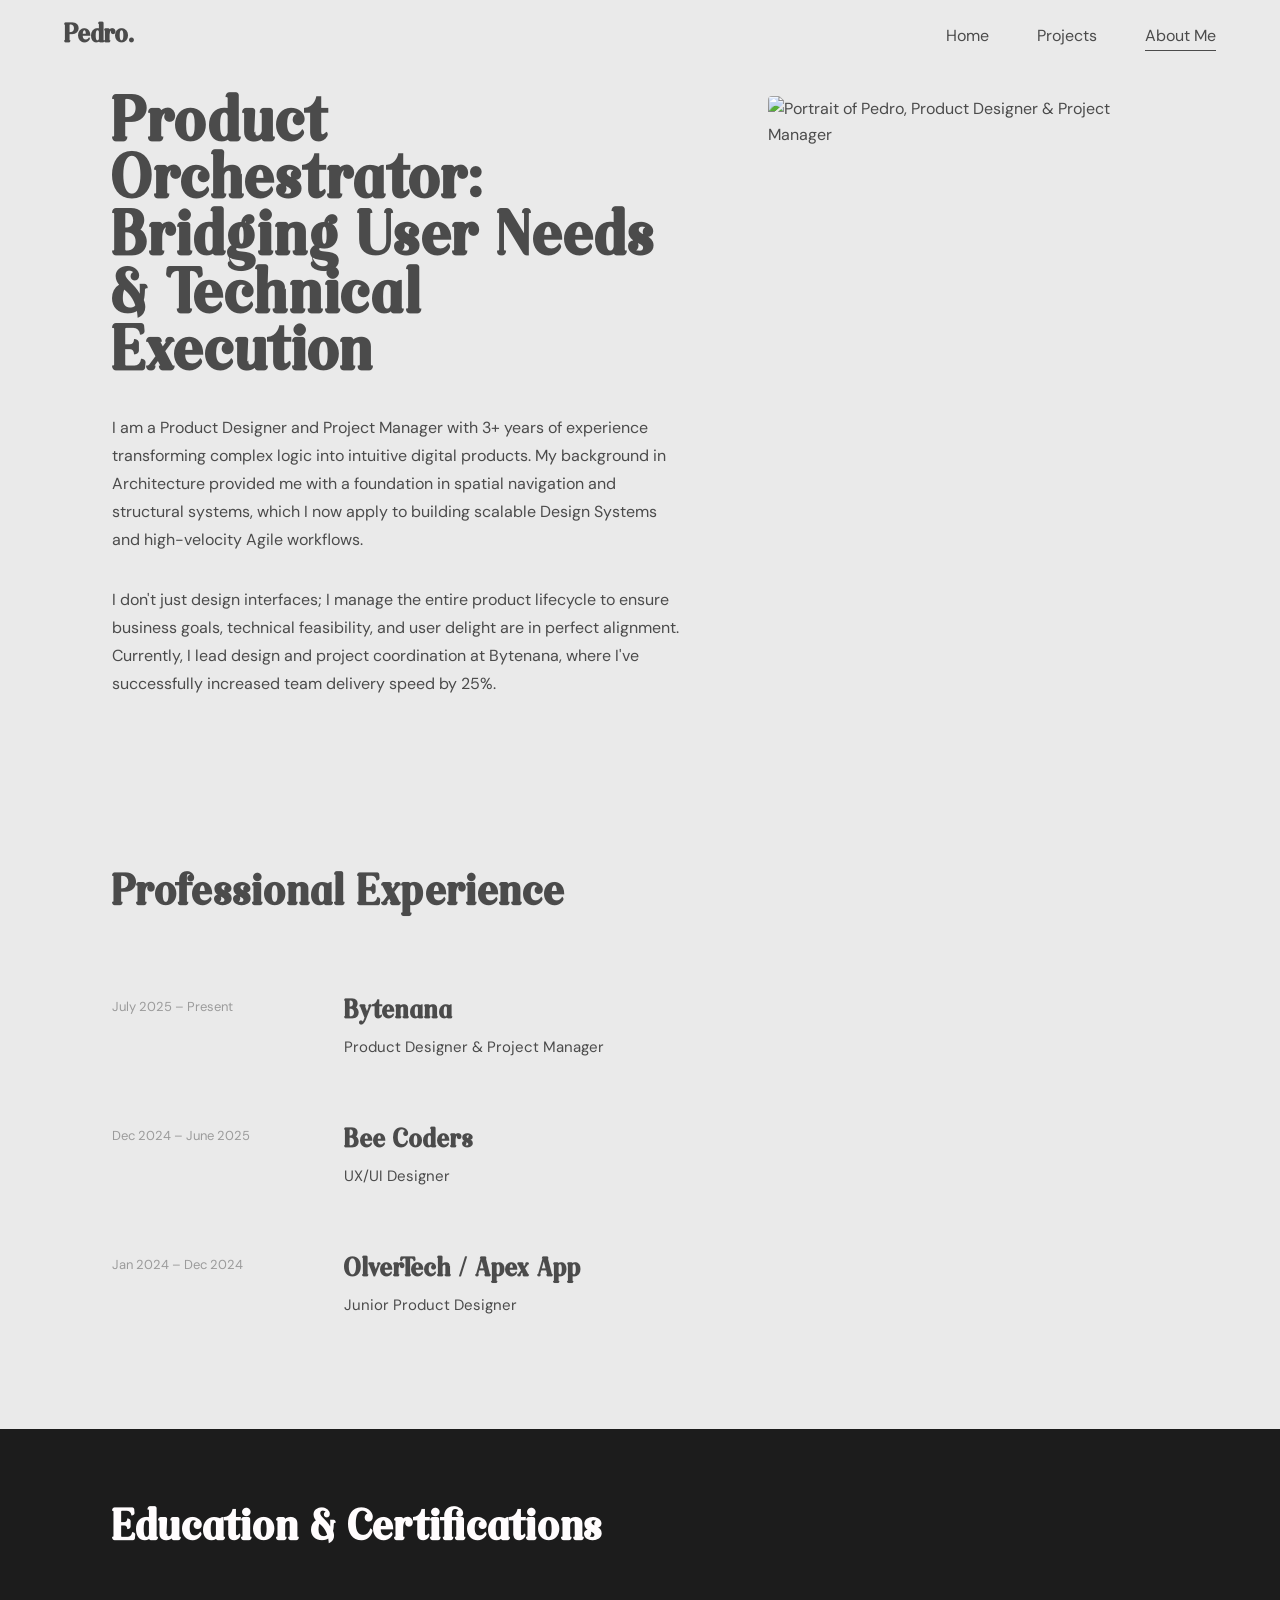
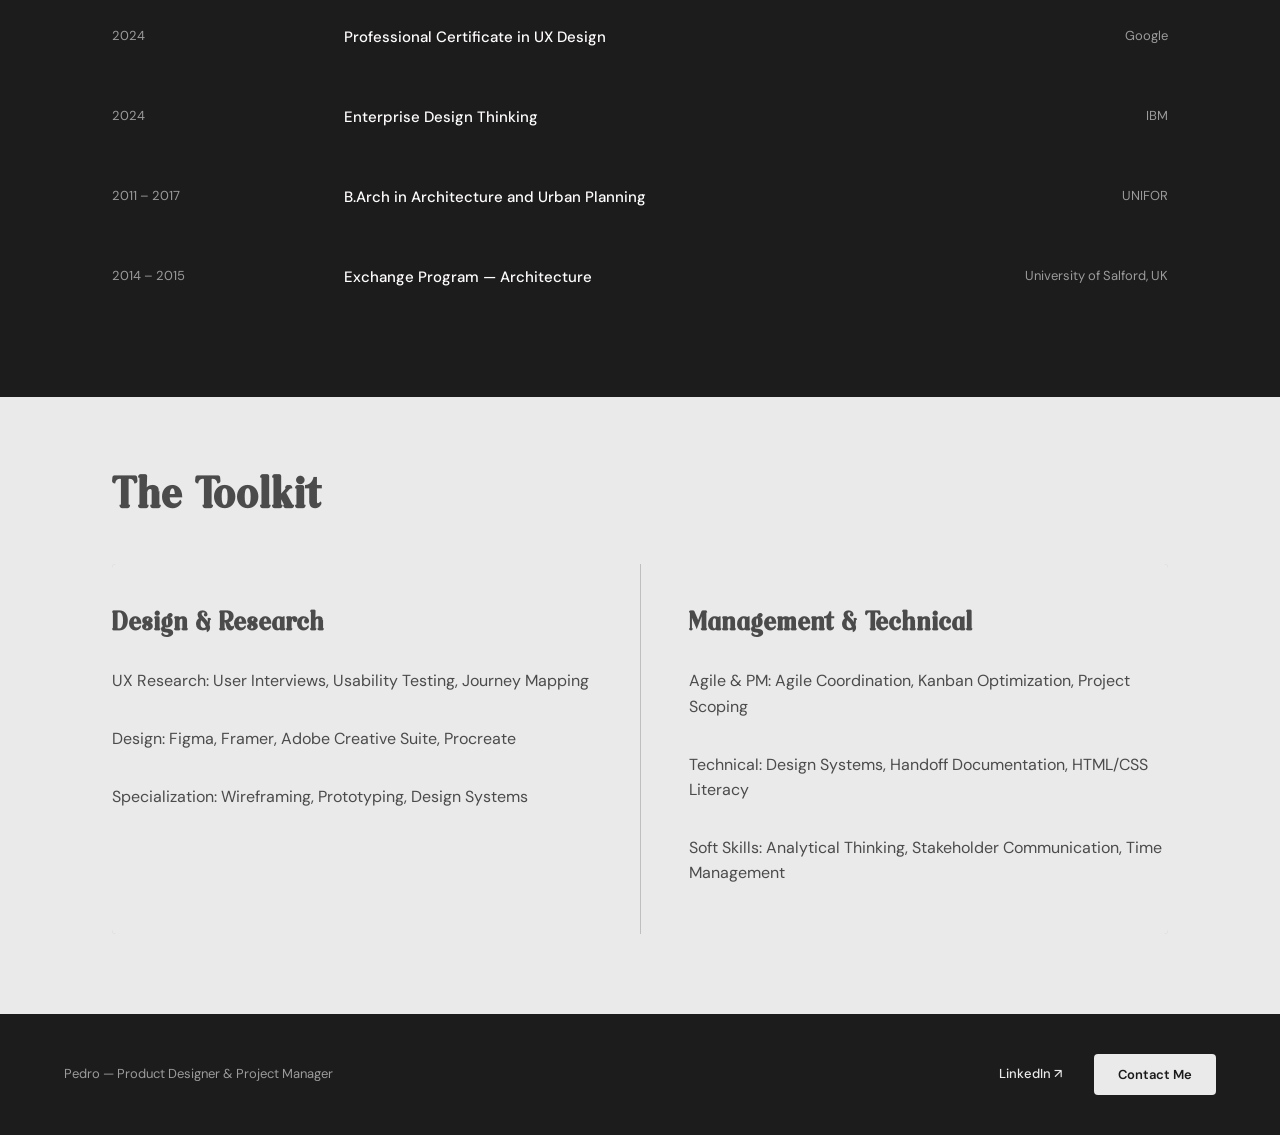
==== commit a0dda400: "Make navbar overlay hero on all pages and fix mobile responsiveness - Added hero-header class to all" ====
--- a/about.html
+++ b/about.html
@@ -14,7 +14,7 @@
   <div class="site-wrapper">
 
     <!-- Navbar -->
-    <header>
+    <header class="hero-header">
       <nav class="navbar" id="navbar" aria-label="Main navigation">
         <a href="index.html" class="navbar__logo">Pedro.</a>
         <div class="navbar__links" role="list">
--- a/css/styles.css
+++ b/css/styles.css
@@ -2,6 +2,14 @@
    PORTFOLIO — Pedro, Product Designer & Project Manager
    styles.css
    ========================================================== */
+
+@font-face {
+  font-family: 'Raillinc';
+  src: url('../assets/fonts/Raillinc 2.otf') format('opentype');
+  font-weight: normal;
+  font-style: normal;
+  font-display: swap;
+}
 
 /* ----------------------------------------------------------
    1. CSS CUSTOM PROPERTIES
@@ -23,7 +31,7 @@
   --color-btn-secondary: #eaeaea;
 
   /* Typography */
-  --font-heading: 'Playfair Display', Georgia, 'Times New Roman', serif;
+  --font-heading: 'Raillinc', sans-serif;
   --font-body: 'DM Sans', system-ui, -apple-system, sans-serif;
 
   /* Font Sizes */
@@ -363,14 +371,6 @@
   margin-top: calc(var(--navbar-h) * -1);
 }
 
-.hero::after {
-  content: '';
-  position: absolute;
-  inset: 0;
-  background-color: rgba(255, 255, 255, 0.5);
-  pointer-events: none;
-  z-index: 0;
-}
 
 .hero__canvas {
   position: absolute;
@@ -398,8 +398,9 @@
 }
 
 .hero__title {
+  font-family: 'Raillinc', sans-serif;
   font-size: var(--text-6xl);
-  font-weight: 700;
+  font-weight: normal;
   line-height: 1.05;
   color: #0d0d0d;
 }
@@ -496,7 +497,7 @@
   align-items: stretch;
   gap: var(--space-11);
   padding: var(--space-11) var(--section-pad-x);
-  background-color: #D9D9D9;
+  background-color: var(--color-bg);
 }
 
 .about-snapshot__text {
@@ -718,7 +719,8 @@
   display: flex;
   flex-direction: column;
   justify-content: center;
-  padding: 0 var(--section-pad-x);
+  padding: var(--navbar-h) var(--section-pad-x) 0;
+  margin-top: calc(var(--navbar-h) * -1);
   background-image: url('../assets/images/myworkhero.png');
   background-size: cover;
   background-position: center;
@@ -747,6 +749,7 @@
   display: flex;
   flex-direction: column;
   align-items: center;
+  margin-top: calc(var(--navbar-h) * -1);
   justify-content: center;
   gap: var(--space-5);
   padding: 10rem var(--section-pad-x) 8.75rem;
@@ -773,6 +776,7 @@
   gap: var(--space-5);
   max-width: 900px;
   width: 100%;
+  padding-top: var(--navbar-h);
 }
 
 .cs-hero__overline {
@@ -1078,8 +1082,9 @@
   display: flex;
   align-items: flex-start;
   gap: 5rem;
-  padding: var(--space-11) var(--section-pad-x);
+  padding: calc(var(--navbar-h) + var(--space-11)) var(--section-pad-x) var(--space-11);
   background-color: var(--color-bg);
+  margin-top: calc(var(--navbar-h) * -1);
 }
 
 .about-hero__text {
@@ -1548,7 +1553,7 @@
   .work-intro {
     height: auto;
     min-height: 360px;
-    padding: 4rem var(--section-pad-x);
+    padding: calc(var(--navbar-h) + 3rem) var(--section-pad-x) 3rem;
   }
 
   /* Case study */
@@ -1702,7 +1707,7 @@
   .work-intro {
     height: auto;
     min-height: 280px;
-    padding: 3rem var(--section-pad-x);
+    padding: calc(var(--navbar-h) + 2rem) var(--section-pad-x) 2rem;
     justify-content: flex-end;
   }
 
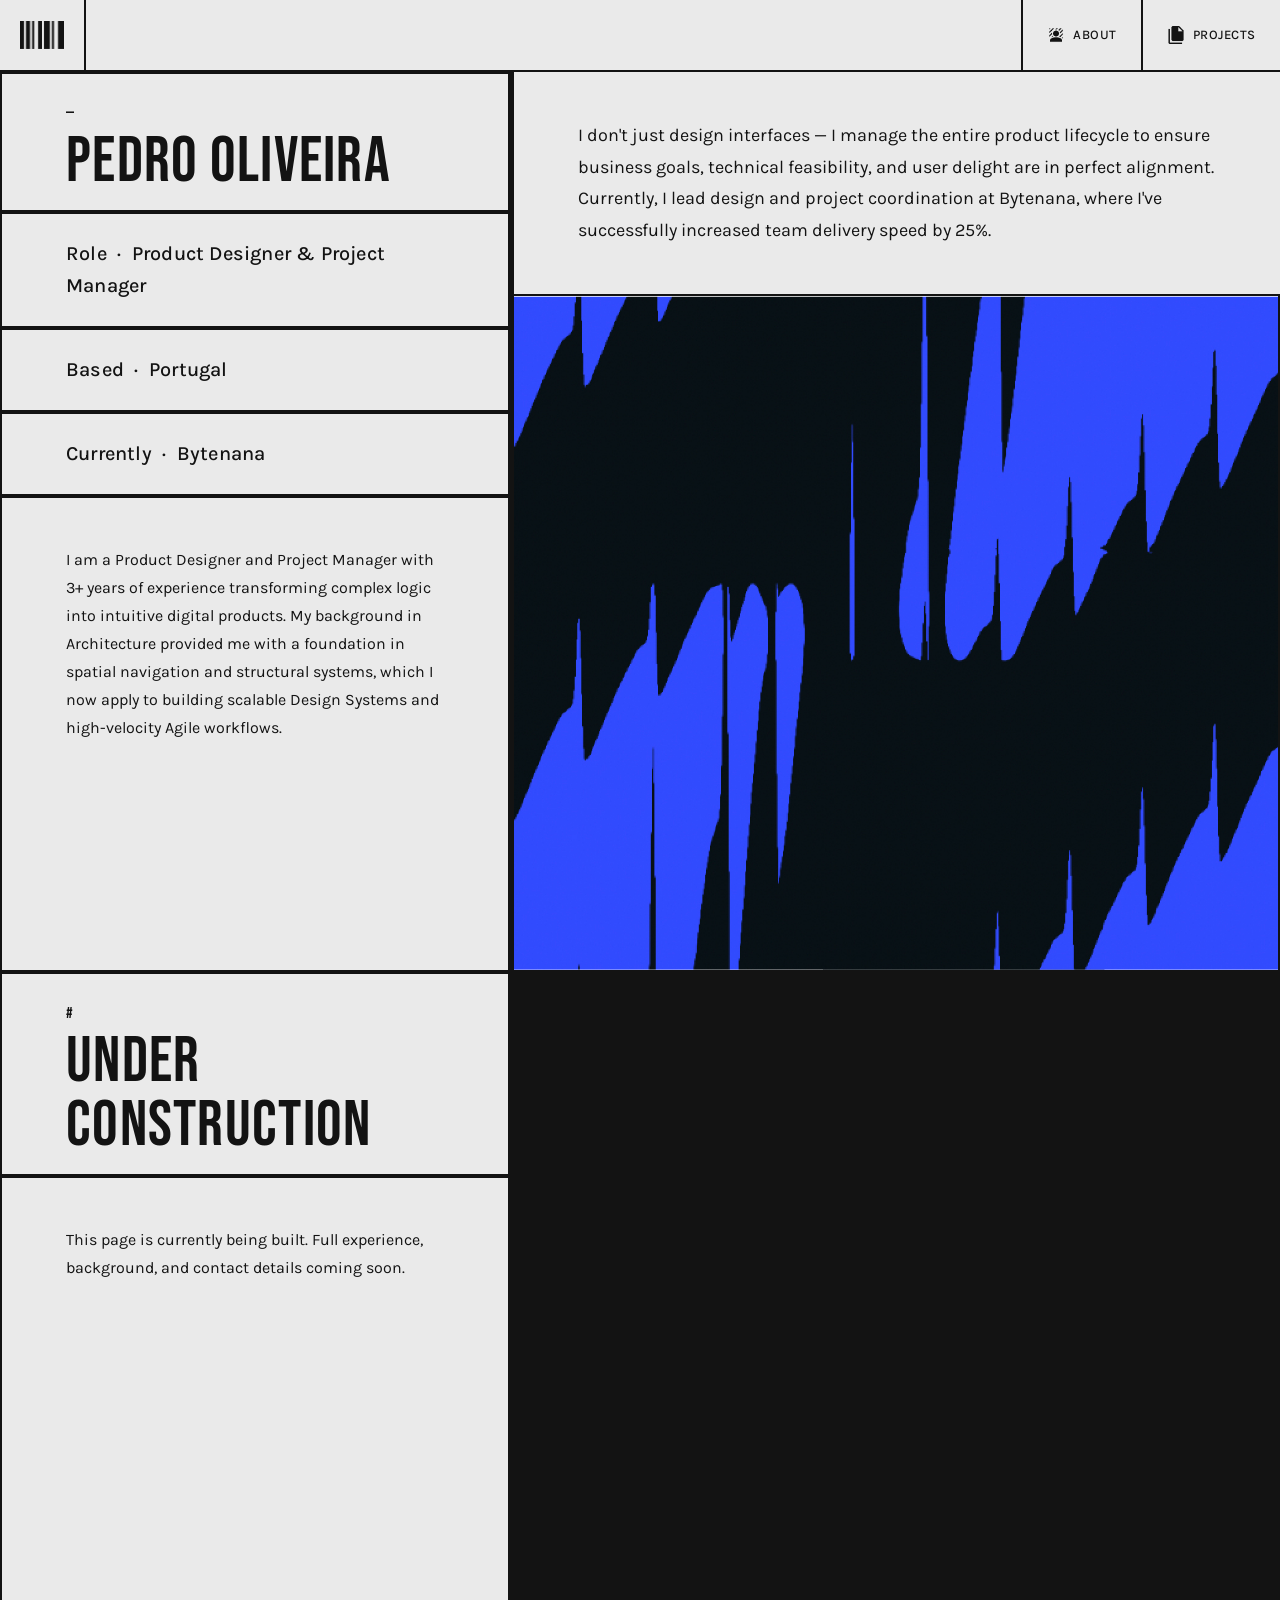
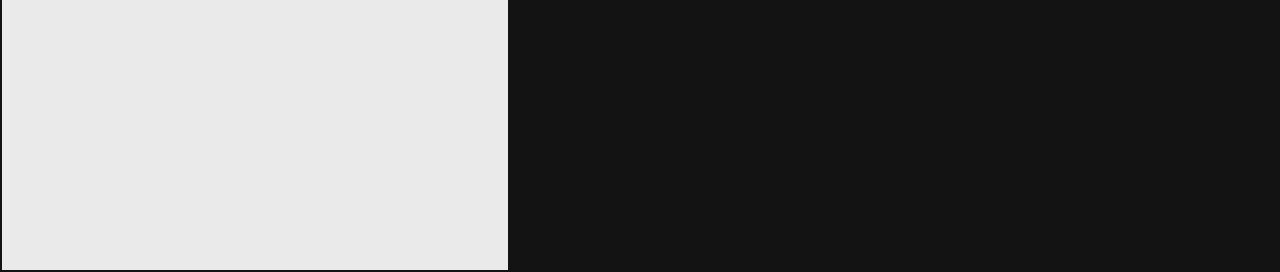
==== commit 3049a82b: "Update portfolio with new design, case studies, and hover animations - Add Veturmusic and StructureI" ====
--- a/about.html
+++ b/about.html
@@ -3,179 +3,103 @@
 <head>
   <meta charset="UTF-8">
   <meta name="viewport" content="width=device-width, initial-scale=1.0">
-  <title>About Me — Pedro</title>
+  <title>About — Pedro</title>
   <meta name="description" content="Product Designer and Project Manager with 3+ years of experience. Background in Architecture. Currently at Bytenana.">
   <link rel="preconnect" href="https://fonts.googleapis.com">
   <link rel="preconnect" href="https://fonts.gstatic.com" crossorigin>
-  <link href="https://fonts.googleapis.com/css2?family=Playfair+Display:wght@700&family=DM+Sans:wght@400;500;600&display=swap" rel="stylesheet">
+  <link href="https://fonts.googleapis.com/css2?family=Bebas+Neue&family=Boldonse&family=Karla:wght@400;500;600&display=swap" rel="stylesheet">
   <link rel="stylesheet" href="css/styles.css">
+  <link rel="stylesheet" href="css/casestudy.css">
 </head>
-<body>
+<body id="top">
   <div class="site-wrapper">
 
     <!-- Navbar -->
-    <header class="hero-header">
+    <header class="site-header">
       <nav class="navbar" id="navbar" aria-label="Main navigation">
-        <a href="index.html" class="navbar__logo">Pedro.</a>
-        <div class="navbar__links" role="list">
-          <a href="index.html" role="listitem">Home</a>
-          <a href="projects.html" role="listitem">Projects</a>
-          <a href="about.html" class="active" role="listitem">About Me</a>
+        <div class="navbar__logo-box">
+          <a href="index.html#top" aria-label="Go to top">
+            <img src="assets/images/logo.png" alt="Pedro logo" class="navbar__logo-img">
+          </a>
+        </div>
+        <div class="navbar__links-box">
+          <a href="about.html" class="navbar__link active" role="listitem">
+            <img src="assets/images/material-symbols_background-replace.png" alt="" class="navbar__link-icon" aria-hidden="true">
+            About
+          </a>
+          <a href="index.html" class="navbar__link" role="listitem">
+            <img src="assets/images/mdi_files.png" alt="" class="navbar__link-icon" aria-hidden="true">
+            Projects
+          </a>
         </div>
         <button class="navbar__hamburger" id="menu-toggle" aria-label="Toggle navigation" aria-expanded="false">
-          <span></span>
-          <span></span>
-          <span></span>
+          <span></span><span></span><span></span>
         </button>
       </nav>
       <nav class="mobile-menu" id="mobile-menu" aria-label="Mobile navigation">
         <a href="index.html">Home</a>
-        <a href="projects.html">Projects</a>
-        <a href="about.html">About Me</a>
+        <a href="about.html">About</a>
+        <a href="index.html">Projects</a>
       </nav>
     </header>
 
     <main>
 
-      <!-- About Hero -->
-      <section class="about-hero fade-in" aria-labelledby="about-title">
-        <div class="about-hero__text">
-          <h1 class="about-hero__title" id="about-title">Product Orchestrator:<br>Bridging User Needs<br>&amp; Technical Execution</h1>
-          <p class="about-hero__para">I am a Product Designer and Project Manager with 3+ years of experience transforming complex logic into intuitive digital products. My background in Architecture provided me with a foundation in spatial navigation and structural systems, which I now apply to building scalable Design Systems and high-velocity Agile workflows.</p>
-          <p class="about-hero__para">I don't just design interfaces; I manage the entire product lifecycle to ensure business goals, technical feasibility, and user delight are in perfect alignment. Currently, I lead design and project coordination at Bytenana, where I've successfully increased team delivery speed by 25%.</p>
-        </div>
-        <div class="about-hero__image">
-          <img src="assets/images/IMG_5803.png" alt="Portrait of Pedro, Product Designer & Project Manager">
-        </div>
-      </section>
-
-      <!-- Experience Section -->
-      <section class="experience-section section" aria-labelledby="exp-heading">
-        <div class="section-inner">
-          <h2 class="section-heading" id="exp-heading" style="margin-bottom: 3rem;">Professional Experience</h2>
-
-          <div class="exp-item fade-in">
-            <span class="exp-item__date">July 2025 – Present</span>
-            <div class="exp-item__details">
-              <p class="exp-item__company">Bytenana</p>
-              <p class="exp-item__role">Product Designer &amp; Project Manager</p>
+      <!-- Section 1 — About Hero -->
+      <section class="s2" id="about-hero">
+        <div class="s2__main">
+          <div class="s2__row2">
+            <div class="s2__left">
+              <div class="s2__div2">
+                <span class="s2__number">—</span>
+                <h1 class="s2__project-title">Pedro Oliveira</h1>
+              </div>
+              <div class="s2__div3">
+                <p class="s2__tags">Role &nbsp;·&nbsp; Product Designer &amp; Project Manager</p>
+              </div>
+              <div class="s2__div3">
+                <p class="s2__tags">Based &nbsp;·&nbsp; Portugal</p>
+              </div>
+              <div class="s2__div3">
+                <p class="s2__tags">Currently &nbsp;·&nbsp; Bytenana</p>
+              </div>
+              <div class="s2__div4 cs-text-block">
+                <p>I am a Product Designer and Project Manager with 3+ years of experience transforming complex logic into intuitive digital products. My background in Architecture provided me with a foundation in spatial navigation and structural systems, which I now apply to building scalable Design Systems and high-velocity Agile workflows.</p>
+              </div>
             </div>
-          </div>
-
-          <div class="exp-item fade-in">
-            <span class="exp-item__date">Dec 2024 – June 2025</span>
-            <div class="exp-item__details">
-              <p class="exp-item__company">Bee Coders</p>
-              <p class="exp-item__role">UX/UI Designer</p>
-            </div>
-          </div>
-
-          <div class="exp-item fade-in" style="border-bottom: none;">
-            <span class="exp-item__date">Jan 2024 – Dec 2024</span>
-            <div class="exp-item__details">
-              <p class="exp-item__company">OlverTech / Apex App</p>
-              <p class="exp-item__role">Junior Product Designer</p>
+            <div class="cs-right">
+              <div class="cs-right__text">
+                <p>I don't just design interfaces — I manage the entire product lifecycle to ensure business goals, technical feasibility, and user delight are in perfect alignment. Currently, I lead design and project coordination at Bytenana, where I've successfully increased team delivery speed by 25%.</p>
+              </div>
+              <div class="s2__div5 cs-pattern"></div>
             </div>
           </div>
         </div>
       </section>
 
-      <div class="divider"></div>
-
-      <!-- Education Section -->
-      <section class="education-section dark-section section" aria-labelledby="edu-heading">
-        <div class="section-inner">
-          <h2 class="section-heading" id="edu-heading" style="margin-bottom: 3rem;">Education &amp; Certifications</h2>
-
-          <div class="edu-item fade-in">
-            <span class="edu-item__year">2024</span>
-            <span class="edu-item__name">Professional Certificate in UX Design</span>
-            <span class="edu-item__institution">Google</span>
-          </div>
-
-          <div class="edu-item fade-in">
-            <span class="edu-item__year">2024</span>
-            <span class="edu-item__name">Enterprise Design Thinking</span>
-            <span class="edu-item__institution">IBM</span>
-          </div>
-
-          <div class="edu-item fade-in">
-            <span class="edu-item__year">2011 – 2017</span>
-            <span class="edu-item__name">B.Arch in Architecture and Urban Planning</span>
-            <span class="edu-item__institution">UNIFOR</span>
-          </div>
-
-          <div class="edu-item fade-in">
-            <span class="edu-item__year">2014 – 2015</span>
-            <span class="edu-item__name">Exchange Program — Architecture</span>
-            <span class="edu-item__institution">University of Salford, UK</span>
-          </div>
-        </div>
-      </section>
-
-      <div class="divider"></div>
-
-      <!-- Skills Section -->
-      <section class="skills-section section" aria-labelledby="skills-heading">
-        <div class="section-inner">
-          <h2 class="section-heading" id="skills-heading" style="margin-bottom: 3rem;">The Toolkit</h2>
-
-          <div class="skills-grid">
-            <div class="skills-col fade-in">
-              <h3 class="skills-col__title">Design &amp; Research</h3>
-              <p class="skill-item">UX Research: User Interviews, Usability Testing, Journey Mapping</p>
-              <p class="skill-item">Design: Figma, Framer, Adobe Creative Suite, Procreate</p>
-              <p class="skill-item">Specialization: Wireframing, Prototyping, Design Systems</p>
+      <!-- Section 2 — Under Construction -->
+      <section class="s2 cs-s2 cs-under-construction">
+        <div class="s2__main">
+          <div class="s2__row2">
+            <div class="s2__left">
+              <div class="s2__div2">
+                <span class="s2__number">#</span>
+                <h2 class="s2__project-title">Under Construction</h2>
+              </div>
+              <div class="s2__div4 cs-text-block">
+                <p>This page is currently being built. Full experience, background, and contact details coming soon.</p>
+              </div>
             </div>
-            <div class="skills-col fade-in">
-              <h3 class="skills-col__title">Management &amp; Technical</h3>
-              <p class="skill-item">Agile &amp; PM: Agile Coordination, Kanban Optimization, Project Scoping</p>
-              <p class="skill-item">Technical: Design Systems, Handoff Documentation, HTML/CSS Literacy</p>
-              <p class="skill-item">Soft Skills: Analytical Thinking, Stakeholder Communication, Time Management</p>
-            </div>
+            <div class="s2__div5"></div>
           </div>
         </div>
       </section>
 
     </main>
 
-    <!-- Footer -->
-    <footer class="footer" id="contact" role="contentinfo">
-      <p class="footer__copy">Pedro — Product Designer &amp; Project Manager</p>
-      <div class="footer__right">
-        <a href="https://www.linkedin.com/in/pedro-oliveira-b005162bb/" target="_blank" rel="noopener noreferrer" class="footer__linkedin" aria-label="Visit Pedro's LinkedIn profile">LinkedIn ↗</a>
-        <button class="footer__contact" id="open-contact-footer">Contact Me</button>
-      </div>
-    </footer>
-
-  </div>
-
-  <!-- Contact Modal -->
-  <div class="modal-overlay" id="contact-modal" role="dialog" aria-modal="true" aria-labelledby="modal-title">
-    <div class="modal">
-      <button class="modal__close" id="close-contact" aria-label="Close contact form">✕</button>
-      <h2 class="modal__title" id="modal-title">Get in touch</h2>
-      <p class="modal__subtitle">Send me a message and I'll get back to you soon.</p>
-      <form class="modal__form" name="contact" method="POST" data-netlify="true" netlify-honeypot="bot-field">
-        <input type="hidden" name="form-name" value="contact">
-        <p hidden><input name="bot-field"></p>
-        <div class="modal__field">
-          <label for="contact-name">Name</label>
-          <input type="text" id="contact-name" name="name" placeholder="Your name" required>
-        </div>
-        <div class="modal__field">
-          <label for="contact-email">Email</label>
-          <input type="email" id="contact-email" name="email" placeholder="your@email.com" required>
-        </div>
-        <div class="modal__field">
-          <label for="contact-message">Message</label>
-          <textarea id="contact-message" name="message" placeholder="Tell me about your project…" rows="5" required></textarea>
-        </div>
-        <button type="submit" class="btn-primary" style="width:100%;justify-content:center;">Send Message →</button>
-      </form>
-    </div>
   </div>
 
   <script src="js/main.js"></script>
+  <script src="js/casestudy.js"></script>
 </body>
 </html>
--- a/css/styles.css
+++ b/css/styles.css
@@ -31,8 +31,8 @@
   --color-btn-secondary: #eaeaea;
 
   /* Typography */
-  --font-heading: 'Raillinc', sans-serif;
-  --font-body: 'DM Sans', system-ui, -apple-system, sans-serif;
+  --font-heading: 'Bebas Neue', sans-serif;
+  --font-body: 'Karla', system-ui, -apple-system, sans-serif;
 
   /* Font Sizes */
   --text-xs:   0.75rem;    /* 12px */
@@ -67,6 +67,7 @@
   --section-x: 5rem;     /* 80px — used by navbar & footer */
   --section-pad-x: 10rem; /* 160px — used by sections only */
   --navbar-h:  4.5rem;   /* 72px */
+  --hero-role-h: 4.5rem;  /* height of Product Designer row */
   --radius:    4px;
 
   /* Shadows */
@@ -92,7 +93,7 @@
 }
 
 body {
-  background-color: var(--color-bg);
+  background-color: #131313;
   color: var(--color-text);
   font-family: var(--font-body);
   font-size: var(--text-lg);
@@ -128,7 +129,7 @@
    ---------------------------------------------------------- */
 h1, h2, h3, h4 {
   font-family: var(--font-heading);
-  font-weight: 700;
+  font-weight: 400;
   line-height: 1.1;
   color: var(--color-text);
 }
@@ -153,7 +154,6 @@
    ---------------------------------------------------------- */
 .site-wrapper {
   width: 100%;
-  overflow: hidden;
 }
 
 .section {
@@ -161,6 +161,9 @@
 }
 
 .section-inner {
+  max-width: var(--max-width);
+  margin-left: auto;
+  margin-right: auto;
   padding: var(--space-10) var(--section-pad-x);
 }
 
@@ -180,7 +183,14 @@
    5. COMPONENTS
    ---------------------------------------------------------- */
 
-/* --- Navbar --- */
+/* --- Navbar (Brutalist) --- */
+.site-header {
+  position: sticky;
+  top: 0;
+  z-index: 200;
+  background-color: var(--color-bg);
+}
+
 .navbar {
   position: relative;
   z-index: 100;
@@ -188,28 +198,90 @@
   height: var(--navbar-h);
   background-color: var(--color-bg);
   display: flex;
-  align-items: center;
+  align-items: stretch;
   justify-content: space-between;
-  padding: 0 var(--section-x);
-  transition: background-color var(--transition), box-shadow var(--transition);
-}
-
-.hero-header {
-  position: absolute;
-  top: 0;
-  left: 0;
-  right: 0;
-  z-index: 100;
-}
-
-.hero-header .navbar {
-  background-color: transparent;
-}
+  border-bottom: 2px solid #131313;
+}
+
+/* Logo box */
+.navbar__logo-box {
+  display: flex;
+  align-items: center;
+  padding: 0 1.25rem;
+  border: 2px solid #131313;
+  border-top: none;
+  border-bottom: none;
+  border-left: none;
+  flex-shrink: 0;
+  transition: background-color 0.15s ease;
+}
+
+.navbar__logo-box:hover {
+  background-color: #131313;
+}
+
+.navbar__logo-box:hover .navbar__logo-img {
+  filter: invert(1);
+}
+
+.navbar__logo-img {
+  height: 28px;
+  width: auto;
+  display: block;
+  transition: filter 0.15s ease;
+}
+
+/* Links box */
+.navbar__links-box {
+  display: flex;
+  align-items: stretch;
+  border: 2px solid #131313;
+  border-top: none;
+  border-bottom: none;
+  border-right: none;
+}
+
+.navbar__link {
+  display: flex;
+  align-items: center;
+  gap: 0.5rem;
+  padding: 0 1.5rem;
+  font-family: var(--font-body);
+  font-size: var(--text-sm);
+  font-weight: 500;
+  color: #131313;
+  text-decoration: none;
+  letter-spacing: 0.04em;
+  text-transform: uppercase;
+  border-left: 2px solid #131313;
+  transition: background-color 0.15s ease;
+}
+
+.navbar__link:first-child {
+  border-left: none;
+}
+
+.navbar__link:hover {
+  background-color: #131313;
+  color: var(--color-bg);
+}
+
+.navbar__link:hover .navbar__link-icon {
+  filter: invert(1);
+}
+
+.navbar__link-icon {
+  width: 18px;
+  height: 18px;
+  object-fit: contain;
+  display: block;
+}
+
 
 .navbar__logo {
   font-family: var(--font-heading);
   font-size: 1.375rem;
-  font-weight: 700;
+  font-weight: 400;
   color: var(--color-text);
   letter-spacing: -0.01em;
   transition: opacity var(--transition);
@@ -247,6 +319,31 @@
 .navbar__links a:hover { opacity: 0.6; }
 .navbar__links a:hover::after,
 .navbar__links a.active::after { width: 100%; }
+
+/* --- Project link (same style as nav links) --- */
+.project-link {
+  font-family: var(--font-body);
+  font-size: var(--text-base);
+  font-weight: 700;
+  color: #ffffff;
+  position: relative;
+  transition: opacity var(--transition);
+  text-decoration: none;
+}
+
+.project-link::after {
+  content: '';
+  position: absolute;
+  bottom: -2px;
+  left: 0;
+  width: 0;
+  height: 1px;
+  background-color: currentColor;
+  transition: width var(--transition);
+}
+
+.project-link:hover { opacity: 0.6; }
+.project-link:hover::after { width: 100%; }
 
 .navbar__hamburger {
   display: none;
@@ -320,17 +417,17 @@
 
 .btn-primary:active { transform: translateY(0); }
 
-.btn-primary--sm {
-  font-size: var(--text-sm);
-  padding: 0.875rem 1.75rem;
-}
+
+
+
+
 
 .btn-secondary {
   display: inline-flex;
   align-items: center;
   gap: var(--space-2);
   background-color: var(--color-btn-secondary);
-  color: #1a1a1a;
+  color: var(--color-text);
   font-family: var(--font-body);
   font-size: var(--text-base);
   font-weight: 600;
@@ -353,24 +450,263 @@
 
 .btn-secondary:active { transform: translateY(0); }
 
-/* --- Hero Section (Home) --- */
-.hero {
-  position: relative;
+
+
+/* --- Section 2 — Veturmusic --- */
+.s2 {
+  position: sticky;
+  top: 0;
+  z-index: 2;
+  height: 100svh;
+  width: 100%;
+  background-color: transparent;
+}
+
+.s2__main {
+  max-width: 1920px;
+  margin: 0 auto;
+  height: 100%;
+  display: flex;
+  flex-direction: column;
+  align-items: stretch;
+  background-color: #eaeaea;
+  transform-origin: top center;
+}
+
+/* Row 1: #01 heading — full width dark */
+.s2__div1 {
+  background-color: #131313;
+  border: 2px solid #131313;
+  padding: 0 var(--section-x);
+  flex-shrink: 0;
+  height: var(--hero-role-h);
+  display: flex;
+  align-items: center;
+}
+
+.s2__number {
+  font-family: 'Bebas Neue', sans-serif;
+  font-size: calc(var(--text-sm) + 2pt);
+  font-weight: 400;
+  color: #131313;
+  line-height: 1;
+  letter-spacing: 0.1em;
+  text-transform: uppercase;
+}
+
+/* Row 1: #01 heading — full width */
+.s2__div1 {
+  background-color: #131313;
+  border: 2px solid #131313;
+  padding: 0 var(--section-x);
+  flex-shrink: 0;
+  height: var(--hero-role-h);
+  display: flex;
+  align-items: center;
+}
+
+.s2__number {
+  font-family: 'Bebas Neue', sans-serif;
+  font-size: calc(var(--text-sm) + 2pt);
+  font-weight: 400;
+  color: #131313;
+  line-height: 1;
+  letter-spacing: 0.1em;
+  text-transform: uppercase;
+}
+
+/* Row 2: left + right */
+.s2__row2 {
+  flex: 1;
+  display: flex;
+  flex-direction: row;
+  align-items: stretch;
+  overflow: hidden;
+}
+
+/* Left column */
+.s2__left {
+  display: flex;
+  flex-direction: column;
+  align-items: stretch;
+  border-right: 2px solid #131313;
+  width: 40%;
+  flex-shrink: 0;
+}
+
+.s2__div2 {
+  padding: var(--space-6) var(--section-x) var(--space-4);
+  flex-shrink: 0;
+  border: 2px solid #131313;
+  display: flex;
+  flex-direction: column;
+  gap: var(--space-2);
+}
+
+.s2__project-title {
+  font-family: 'Bebas Neue', sans-serif;
+  font-size: clamp(2rem, 5vw, 5rem);
+  font-weight: 400;
+  color: #131313;
+  letter-spacing: 0.02em;
+  line-height: 1;
+  opacity: 0;
+  transform: translateX(-160px);
+  transition: opacity 1.6s cubic-bezier(0.16, 1, 0.3, 1), transform 1.6s cubic-bezier(0.16, 1, 0.3, 1);
+}
+
+.s2.in-view .s2__project-title {
+  opacity: 1;
+  transform: translateX(0);
+}
+
+.s2__div3 {
+  padding: var(--space-5) var(--section-x);
+  flex-shrink: 0;
+  border: 2px solid #131313;
+}
+
+.s2__tags {
+  font-family: 'Inter', 'Karla', sans-serif;
+  font-size: 1.25rem;
+  font-weight: 500;
+  color: #131313;
+  letter-spacing: 0.01em;
+}
+
+.s2__div4 {
+  flex: 1;
   display: flex;
   align-items: center;
   justify-content: center;
-  gap: 5rem;
+  padding: var(--space-8) var(--section-x);
+  border: 2px solid #131313;
+}
+
+.s2__disc {
+  max-height: 100%;
+  width: auto;
+  object-fit: contain;
+  transition: transform 0.4s ease;
+}
+
+/* Section 2 — disc spins on hover */
+#statement .s2__disc:hover {
+  animation: spin 1.2s linear infinite;
+}
+
+/* Section 3 — bridge slides right then back on hover */
+#structureiq .s2__disc:hover {
+  animation: slideLeftRight 0.8s ease infinite;
+}
+
+@keyframes slideLeftRight {
+  0%   { transform: translateX(0); }
+  50%  { transform: translateX(30px); }
+  100% { transform: translateX(0); }
+}
+
+@keyframes spin {
+  from { transform: rotate(0deg); }
+  to   { transform: rotate(360deg); }
+}
+
+/* Div 5: dark right fill */
+.s2__div5 {
+  background-color: #131313;
+  flex: 1;
+  border: 2px solid #131313;
+}
+
+/* Row 3: CTA row — like hero div 3 */
+.s2__div6 {
+  display: flex;
+  align-items: stretch;
+  justify-content: flex-end;
+  border: 2px solid #131313;
+  background-color: #FF3F1A;
+  flex-shrink: 0;
+  height: var(--hero-role-h);
+  transition: background-color 0.15s ease;
+  cursor: pointer;
+}
+
+.s2__div6:hover {
+  background-color: #eaeaea;
+}
+
+.s2__div6:hover .s2__cta-text {
+  color: #FF3F1A;
+}
+
+.s2__div6:hover .s2__arrow {
+  filter: brightness(0) saturate(100%) invert(37%) sepia(98%) saturate(600%) hue-rotate(346deg) brightness(105%);
+}
+
+
+.s2__cta-link {
+  display: flex;
+  flex-direction: row;
+  align-items: center;
+  justify-content: flex-end;
+  gap: var(--space-4);
+  padding: var(--space-5) var(--section-x);
+  background-color: transparent;
+  text-decoration: none;
+  width: 100%;
+  transition: opacity 0.15s ease;
+}
+
+
+
+.s2__cta-text {
+  font-family: 'Bebas Neue', sans-serif;
+  font-size: var(--text-2xl);
+  font-weight: 400;
+  color: #eaeaea;
+  text-transform: uppercase;
+  letter-spacing: 0.06em;
+  transition: color 0.15s ease;
+}
+
+.s2__arrow {
+  height: 24px;
+  width: auto;
+  display: block;
+  filter: brightness(0) invert(1);
+  transition: filter 0.15s ease;
+}
+
+/* --- Statement Section --- */
+.statement-section {
+  position: sticky;
+  top: 0;
+  z-index: 2;
   height: 100vh;
-  min-height: 100vh;
-  padding: var(--navbar-h) var(--section-pad-x) var(--space-10);
-  background-image: url('../assets/images/Mask group.png');
+  background-color: #a5a5a5;
+  background-image: url('../assets/images/Rectangle 1.png');
   background-size: cover;
   background-position: center;
-  background-repeat: no-repeat;
-  overflow: hidden;
-  margin-top: calc(var(--navbar-h) * -1);
-}
-
+  display: flex;
+  align-items: center;
+  justify-content: center;
+}
+
+.statement-section__inner {
+  max-width: var(--max-width);
+  margin: 0 auto;
+  padding: 0 var(--section-pad-x);
+  width: 100%;
+}
+
+.statement-section__text {
+  font-family: var(--font-heading);
+  font-size: var(--text-4xl);
+  font-weight: 400;
+  color: #ffffff;
+  line-height: 1.3;
+  max-width: 900px;
+}
 
 .hero__canvas {
   position: absolute;
@@ -390,26 +726,181 @@
   z-index: 1;
   display: flex;
   flex-direction: column;
-  align-items: center;
-  text-align: center;
+  align-items: flex-start;
+  text-align: left;
   gap: var(--space-6);
+  min-width: 0;
+  width: 100%;
+  padding: 0 var(--section-pad-x);
+}
+
+/* Hero rows */
+/* --- Hero Section (Home) --- */
+/* --- Hero Section --- */
+.hero {
+  position: sticky;
+  top: 0;
+  z-index: 1;
+  background-color: transparent;
+  height: 100svh;
+  width: 100%;
+}
+
+.hero__main {
+  max-width: 1920px;
+  margin: 0 auto;
+  height: 100%;
+  display: flex;
+  flex-direction: row;
+  align-items: stretch;
+}
+
+/* --- Hero Blocks (single vertical column) --- */
+.hero__main {
+  max-width: 1920px;
+  margin: 0 auto;
+  height: 100%;
+  display: flex;
+  flex-direction: column;
+  align-items: stretch;
+  background-color: #eaeaea;
+  transform-origin: top center;
+}
+
+/* Div 1: Title */
+.hero__block--title {
+  display: flex;
+  align-items: flex-start;
+  padding: var(--space-6) var(--section-x);
+  background-color: #eaeaea;
+  flex-shrink: 0;
+  border: 2px solid #131313;
+}
+
+/* Div 2 & 4: Dark blocks */
+.hero__block--dark {
   flex: 1;
-  min-width: 0;
+  background-color: #131313;
+  border: 2px solid #131313;
+}
+
+/* Div 3: Role block */
+.hero__block--role {
+  display: flex;
+  align-items: stretch;
+  border-top: 2px solid #FF3F1A;
+  border-bottom: 2px solid #FF3F1A;
+  background-color: #FF3F1A;
+  flex-shrink: 0;
+  height: var(--hero-role-h);
+}
+
+/* Div 4: same height as div 3 */
+.hero__block--dark:last-child {
+  flex: none;
+  height: var(--hero-role-h);
+}
+
+@keyframes charFadeIn {
+  from {
+    opacity: 0;
+    transform: translateX(-24px);
+  }
+  to {
+    opacity: 1;
+    transform: translateX(0);
+  }
+}
+
+@keyframes slideFromLeft {
+  from {
+    opacity: 0;
+    transform: translateX(-160px);
+  }
+  to {
+    opacity: 1;
+    transform: translateX(0);
+  }
 }
 
 .hero__title {
-  font-family: 'Raillinc', sans-serif;
-  font-size: var(--text-6xl);
-  font-weight: normal;
-  line-height: 1.05;
-  color: #0d0d0d;
+  font-family: 'Bebas Neue', sans-serif;
+  font-size: clamp(2.5rem, 7vw, 7rem);
+  font-weight: 400;
+  line-height: 0.9;
+  color: #131313;
+  text-transform: uppercase;
+  letter-spacing: 0.02em;
+  white-space: nowrap;
+  width: 100%;
+  display: block;
+  animation: slideFromLeft 1.6s cubic-bezier(0.16, 1, 0.3, 1) forwards;
+  opacity: 0;
+}
+
+.hero__title .char,
+.statement-section__text .char {
+  display: inline-block;
+  opacity: 0;
+  animation: charFadeIn 0.5s ease forwards;
+}
+
+.hero__image {
+  width: 100%;
+  height: 100%;
+  display: block;
+  object-fit: cover;
+  object-position: center;
+}
+
+.hero__role-link {
+  display: flex;
+  flex-direction: row;
+  align-items: center;
+  justify-content: flex-end;
+  gap: var(--space-4);
+  padding: var(--space-5) var(--section-x);
+  background-color: #FF3F1A;
+  text-decoration: none;
+  width: 100%;
+  transition: background-color 0.15s ease;
+}
+
+.hero__role-link:hover {
+  background-color: #eaeaea;
+}
+
+.hero__role-link:hover .hero__role {
+  color: #FF3F1A;
+}
+
+.hero__role-link:hover .hero__arrow {
+  filter: none;
+}
+
+.hero__role {
+  font-family: 'Bebas Neue', sans-serif;
+  font-size: var(--text-2xl);
+  font-weight: 400;
+  color: #eaeaea;
+  text-transform: uppercase;
+  letter-spacing: 0.06em;
+  transition: color 0.15s ease;
+}
+
+.hero__arrow {
+  height: 24px;
+  width: auto;
+  display: block;
+  filter: brightness(0) invert(1);
+  transition: filter 0.15s ease;
 }
 
 .hero__description {
   font-size: var(--text-2xl);
   font-weight: 400;
   line-height: 1.65;
-  color: #1a1a1a;
+  color: var(--color-text);
   max-width: 620px;
 }
 
@@ -438,12 +929,22 @@
 
 /* --- Trusted By Section --- */
 .trusted-by {
+  background-color: var(--color-bg);
+  height: 100vh;
+  display: flex;
+  align-items: center;
+}
+
+.trusted-by__inner {
+  max-width: var(--max-width);
+  margin-left: auto;
+  margin-right: auto;
+  width: 100%;
+  padding: 0 var(--section-pad-x);
   display: grid;
   grid-template-columns: 1fr 1fr;
   align-items: center;
   gap: var(--space-11);
-  padding: var(--space-11) var(--section-pad-x);
-  background-color: var(--color-dark-bg);
 }
 
 .trusted-by__text {
@@ -455,7 +956,7 @@
 .trusted-by__overline {
   font-size: var(--text-sm);
   font-weight: 500;
-  color: rgba(255, 255, 255, 0.4);
+  color: var(--color-text-muted);
   text-transform: uppercase;
   letter-spacing: 0.08em;
 }
@@ -463,16 +964,16 @@
 .trusted-by__title {
   font-family: var(--font-heading);
   font-size: var(--text-4xl);
-  font-weight: 700;
+  font-weight: 400;
   line-height: 1.15;
-  color: var(--color-text-light);
+  color: var(--color-text);
 }
 
 .trusted-by__desc {
   font-size: var(--text-2xl);
   font-weight: 400;
   line-height: 1.7;
-  color: rgba(255, 255, 255, 0.55);
+  color: var(--color-text);
 }
 
 .trusted-by__logos {
@@ -492,12 +993,22 @@
 
 /* --- About Snapshot Section --- */
 .about-snapshot {
+  background-color: var(--color-bg);
+  height: 100vh;
+  display: flex;
+  align-items: center;
+}
+
+.about-snapshot__inner {
+  max-width: var(--max-width);
+  margin-left: auto;
+  margin-right: auto;
+  width: 100%;
   display: grid;
   grid-template-columns: 1fr 1fr;
-  align-items: stretch;
+  align-items: center;
   gap: var(--space-11);
-  padding: var(--space-11) var(--section-pad-x);
-  background-color: var(--color-bg);
+  padding: 0 var(--section-pad-x);
 }
 
 .about-snapshot__text {
@@ -517,7 +1028,7 @@
 .about-snapshot__title {
   font-family: var(--font-heading);
   font-size: var(--text-4xl);
-  font-weight: 700;
+  font-weight: 400;
   line-height: 1.15;
   color: var(--color-text);
 }
@@ -559,9 +1070,33 @@
 }
 
 .project-row {
+  position: sticky;
+  top: 0;
+  width: 100%;
   display: flex;
   align-items: stretch;
-  height: 560px;
+  height: 100vh;
+}
+
+.project-row__wrap {
+  max-width: var(--max-width);
+  margin-left: auto;
+  margin-right: auto;
+  width: 100%;
+  display: flex;
+  align-items: stretch;
+  position: relative;
+  flex: 1;
+}
+
+.project-row--vetur {
+  z-index: 3;
+  background-color: #606060;
+}
+
+.project-row--structureiq {
+  z-index: 4;
+  background-color: #1b1b1b;
 }
 
 .project-row:last-of-type {
@@ -581,30 +1116,31 @@
 
 .project-row__number {
   font-family: var(--font-body);
-  font-size: 1.25rem;
-  font-weight: 400;
+  font-size: 1.4rem;
+  font-weight: 400;
+  color: rgba(255, 255, 255, 0.45);
   letter-spacing: 4px;
   color: var(--color-text-muted);
 }
 
 .project-row__title {
   font-size: var(--text-5xl);
-  font-weight: 700;
+  font-weight: 500;
   line-height: 1;
-  color: var(--color-text);
+  color: #ffffff;
 }
 
 .project-row__subtitle {
   font-size: var(--text-lg);
   font-weight: 400;
   line-height: 1.6;
-  color: var(--color-text);
+  color: rgba(255, 255, 255, 0.7);
 }
 
 .project-row__tags {
   font-size: var(--text-sm);
   font-weight: 400;
-  color: var(--color-text-muted);
+  color: rgba(255, 255, 255, 0.45);
 }
 
 .project-row__image {
@@ -627,40 +1163,14 @@
   transform: scale(1.03);
 }
 
-/* --- Project row invert hover --- */
+/* --- Project row layout --- */
 .project-row--invert {
   position: relative;
-  overflow: hidden;
-}
-
-.project-row--invert::before {
-  content: '';
-  position: absolute;
-  inset: 0;
-  background-color: var(--color-dark-bg);
-  background-size: cover;
-  background-position: center;
-  background-repeat: no-repeat;
-  transform: translateX(-100%);
-  transition: transform 0.5s cubic-bezier(0.77, 0, 0.175, 1);
-  z-index: 1;
-}
-
-.project-row--vetur::before {
-  background-image: url('../assets/images/Rectangle 1.png');
-}
-
-.project-row--structureiq::before {
-  background-image: url('../assets/images/Rectangle 2.png');
-}
-
-.project-row--invert:hover::before {
-  transform: translateX(0);
-}
+}
+
 
 .project-row--invert > * {
   position: relative;
-  z-index: 2;
 }
 
 .project-row__preview {
@@ -670,10 +1180,7 @@
   transform: translateY(-50%);
   height: 460px;
   width: 50%;
-  z-index: 2;
   overflow: hidden;
-  opacity: 1;
-  transition: opacity 0.4s ease;
 }
 
 .project-row__preview img {
@@ -684,30 +1191,7 @@
   display: block;
 }
 
-.project-row--invert:hover .project-row__preview {
-  opacity: 0;
-}
-
-.project-row--invert .project-row__number,
-.project-row--invert .project-row__subtitle,
-.project-row--invert .project-row__tags {
-  transition: color 0.4s ease;
-}
-
-.project-row--invert:hover .project-row__number,
-.project-row--invert:hover .project-row__subtitle,
-.project-row--invert:hover .project-row__tags {
-  color: var(--color-text-muted);
-}
-
-.project-row--invert .project-row__title {
-  transition: color 0.4s ease;
-}
-
-.project-row--invert:hover .project-row__title {
-  color: var(--color-text-light);
-}
-
+/* placeholder — kept for dark theme overrides below */
 .project-row--invert:hover .btn-primary {
   background-color: var(--color-bg);
   color: var(--color-dark-bg);
@@ -715,21 +1199,21 @@
 
 /* --- Work Intro (My Work page) --- */
 .work-intro {
-  height: 560px;
+  position: sticky;
+  top: 0;
+  z-index: 1;
+  height: 100vh;
+  min-height: 100vh;
   display: flex;
   flex-direction: column;
   justify-content: center;
-  padding: var(--navbar-h) var(--section-pad-x) 0;
-  margin-top: calc(var(--navbar-h) * -1);
-  background-image: url('../assets/images/myworkhero.png');
-  background-size: cover;
-  background-position: center;
+  padding: var(--space-8) var(--section-pad-x) 0;
   background-repeat: no-repeat;
 }
 
 .work-intro__title {
   font-size: var(--text-7xl);
-  font-weight: 700;
+  font-weight: 400;
   color: #0d0d0d;
   margin-bottom: var(--space-5);
 }
@@ -738,7 +1222,7 @@
   font-size: var(--text-xl);
   font-weight: 400;
   line-height: 1.7;
-  color: #1a1a1a;
+  color: var(--color-text);
   max-width: 680px;
 }
 
@@ -749,7 +1233,6 @@
   display: flex;
   flex-direction: column;
   align-items: center;
-  margin-top: calc(var(--navbar-h) * -1);
   justify-content: center;
   gap: var(--space-5);
   padding: 10rem var(--section-pad-x) 8.75rem;
@@ -776,7 +1259,7 @@
   gap: var(--space-5);
   max-width: 900px;
   width: 100%;
-  padding-top: var(--navbar-h);
+  padding-top: 0;
 }
 
 .cs-hero__overline {
@@ -789,7 +1272,7 @@
 
 .cs-hero__title {
   font-size: var(--text-8xl);
-  font-weight: 700;
+  font-weight: 400;
   line-height: 1.05;
   color: var(--color-text-light);
 }
@@ -804,7 +1287,7 @@
 /* --- Section Heading Block --- */
 .section-heading {
   font-size: var(--text-4xl);
-  font-weight: 700;
+  font-weight: 400;
   color: var(--color-text);
 }
 
@@ -844,7 +1327,8 @@
 
 .brief-image {
   flex-shrink: 0;
-  width: 480px;
+  width: 40%;
+  max-width: 480px;
   height: 320px;
   border-radius: var(--radius);
   overflow: hidden;
@@ -882,6 +1366,9 @@
 
 /* Content row within dark/light sections */
 .content-row {
+  max-width: var(--max-width);
+  margin-left: auto;
+  margin-right: auto;
   display: flex;
   align-items: stretch;
   height: 520px;
@@ -907,7 +1394,7 @@
 
 .content-row__heading {
   font-size: var(--text-4xl);
-  font-weight: 700;
+  font-weight: 400;
   line-height: 1.1;
   color: var(--color-text);
 }
@@ -946,8 +1433,9 @@
 
 .content-row__image {
   flex-shrink: 0;
-  width: 560px;
-  margin: 3rem 7.5rem 3rem 1.5rem;
+  width: 42%;
+  max-width: 560px;
+  margin: 3rem 4rem 3rem 1.5rem;
   border-radius: var(--radius);
   background-color: var(--color-placeholder);
   overflow: hidden;
@@ -998,6 +1486,9 @@
 
 /* --- Image grid rows (UX Focus / Execution) --- */
 .image-grid {
+  max-width: var(--max-width);
+  margin-left: auto;
+  margin-right: auto;
   display: flex;
   gap: 1.5rem;
   height: 520px;
@@ -1064,7 +1555,7 @@
 
 .metric-card__title {
   font-size: var(--text-3xl);
-  font-weight: 700;
+  font-weight: 400;
   font-family: var(--font-heading);
   color: var(--color-text-light);
   line-height: 1.2;
@@ -1079,12 +1570,14 @@
 
 /* --- About Hero --- */
 .about-hero {
+  max-width: var(--max-width);
+  margin-left: auto;
+  margin-right: auto;
   display: flex;
   align-items: flex-start;
   gap: 5rem;
-  padding: calc(var(--navbar-h) + var(--space-11)) var(--section-pad-x) var(--space-11);
+  padding: var(--space-11) var(--section-pad-x);
   background-color: var(--color-bg);
-  margin-top: calc(var(--navbar-h) * -1);
 }
 
 .about-hero__text {
@@ -1097,7 +1590,7 @@
 
 .about-hero__title {
   font-size: var(--text-5xl);
-  font-weight: 700;
+  font-weight: 400;
   line-height: 1.1;
   color: var(--color-text);
 }
@@ -1111,7 +1604,9 @@
 
 .about-hero__image {
   flex-shrink: 0;
-  width: 400px;
+  width: 35%;
+  max-width: 400px;
+  min-width: 280px;
   height: 520px;
   border-radius: var(--radius);
   overflow: hidden;
@@ -1151,7 +1646,7 @@
 .exp-item__company {
   font-family: var(--font-heading);
   font-size: 1.375rem;
-  font-weight: 700;
+  font-weight: 400;
   color: var(--color-text);
   margin-bottom: var(--space-1);
 }
@@ -1226,7 +1721,7 @@
 .skills-col__title {
   font-family: var(--font-heading);
   font-size: var(--text-3xl);
-  font-weight: 700;
+  font-weight: 400;
   color: var(--color-text);
 }
 
@@ -1239,11 +1734,17 @@
 
 /* --- Footer --- */
 .footer {
+  background-color: var(--color-dark-bg);
+}
+
+.footer__inner {
+  max-width: var(--max-width);
+  margin: 0 auto;
+  padding: 2.5rem var(--section-x);
   display: flex;
   align-items: center;
   justify-content: space-between;
-  background-color: var(--color-dark-bg);
-  padding: 2.5rem var(--section-x);
+  width: 100%;
 }
 
 .footer__copy {
@@ -1271,7 +1772,7 @@
   display: inline-flex;
   align-items: center;
   background-color: var(--color-bg);
-  color: #1a1a1a;
+  color: var(--color-text);
   font-family: var(--font-body);
   font-size: var(--text-sm);
   font-weight: 600;
@@ -1396,7 +1897,7 @@
 .modal__title {
   font-family: var(--font-heading);
   font-size: var(--text-4xl);
-  font-weight: 700;
+  font-weight: 400;
   color: var(--color-text);
   margin-bottom: var(--space-2);
 }
@@ -1501,18 +2002,69 @@
 
   /* Hero */
   .hero {
-    height: auto;
-    min-height: 100vh;
-    padding: calc(var(--navbar-h) + 3rem) var(--section-pad-x) 4rem;
-  }
-
-  .hero__description {
+    height: 100svh;
+    min-height: unset;
+    padding: 3rem var(--section-pad-x) 4rem;
+  }
+
+  .hero__image {
+  width: 100%;
+  height: 100%;
+  display: block;
+  object-fit: cover;
+  object-position: center;
+}
+
+.hero__role-link {
+  display: flex;
+  flex-direction: row;
+  align-items: center;
+  justify-content: flex-end;
+  gap: var(--space-4);
+  padding: var(--space-5) var(--section-x);
+  background-color: #FF3F1A;
+  text-decoration: none;
+  width: 100%;
+  transition: background-color 0.15s ease;
+}
+
+.hero__role-link:hover {
+  background-color: #eaeaea;
+}
+
+.hero__role-link:hover .hero__role {
+  color: #FF3F1A;
+}
+
+.hero__role-link:hover .hero__arrow {
+  filter: none;
+}
+
+.hero__role {
+  font-family: 'Bebas Neue', sans-serif;
+  font-size: var(--text-2xl);
+  font-weight: 400;
+  color: #eaeaea;
+  text-transform: uppercase;
+  letter-spacing: 0.06em;
+  transition: color 0.15s ease;
+}
+
+.hero__arrow {
+  height: 24px;
+  width: auto;
+  display: block;
+  filter: brightness(0) invert(1);
+  transition: filter 0.15s ease;
+}
+
+.hero__description {
     max-width: 100%;
     font-size: var(--text-xl);
   }
 
   /* About Snapshot */
-  .about-snapshot {
+  .about-snapshot__inner {
     grid-template-columns: 1fr;
     gap: var(--space-8);
     padding: var(--space-9) var(--section-pad-x);
@@ -1523,10 +2075,10 @@
   }
 
   /* Trusted By */
-  .trusted-by {
+  .trusted-by__inner {
+    padding: var(--space-9) var(--section-pad-x);
     grid-template-columns: 1fr;
     gap: var(--space-8);
-    padding: var(--space-9) var(--section-pad-x);
   }
 
   .trusted-by__logos {
@@ -1535,8 +2087,8 @@
 
   /* Project rows */
   .project-row {
-    height: auto;
-    min-height: 400px;
+    height: 100svh;
+    min-height: unset;
   }
 
   .project-row__preview {
@@ -1551,9 +2103,9 @@
 
   /* Work intro */
   .work-intro {
-    height: auto;
-    min-height: 360px;
-    padding: calc(var(--navbar-h) + 3rem) var(--section-pad-x) 3rem;
+    height: 100svh;
+    min-height: unset;
+    padding: 3rem var(--section-pad-x) 3rem;
   }
 
   /* Case study */
@@ -1631,9 +2183,9 @@
 
   /* Hero */
   .hero {
-    height: auto;
-    min-height: 100svh;
-    padding: calc(var(--navbar-h) + 2rem) var(--section-pad-x) 3rem;
+    height: 100svh;
+    min-height: unset;
+    padding: 2rem var(--section-pad-x) 3rem;
     text-align: center;
   }
 
@@ -1642,7 +2194,58 @@
     line-height: 1.15;
   }
 
-  .hero__description {
+  .hero__image {
+  width: 100%;
+  height: 100%;
+  display: block;
+  object-fit: cover;
+  object-position: center;
+}
+
+.hero__role-link {
+  display: flex;
+  flex-direction: row;
+  align-items: center;
+  justify-content: flex-end;
+  gap: var(--space-4);
+  padding: var(--space-5) var(--section-x);
+  background-color: #FF3F1A;
+  text-decoration: none;
+  width: 100%;
+  transition: background-color 0.15s ease;
+}
+
+.hero__role-link:hover {
+  background-color: #eaeaea;
+}
+
+.hero__role-link:hover .hero__role {
+  color: #FF3F1A;
+}
+
+.hero__role-link:hover .hero__arrow {
+  filter: none;
+}
+
+.hero__role {
+  font-family: 'Bebas Neue', sans-serif;
+  font-size: var(--text-2xl);
+  font-weight: 400;
+  color: #eaeaea;
+  text-transform: uppercase;
+  letter-spacing: 0.06em;
+  transition: color 0.15s ease;
+}
+
+.hero__arrow {
+  height: 24px;
+  width: auto;
+  display: block;
+  filter: brightness(0) invert(1);
+  transition: filter 0.15s ease;
+}
+
+.hero__description {
     font-size: 1rem;
     max-width: 100%;
     line-height: 1.6;
@@ -1661,7 +2264,7 @@
   }
 
   /* About Snapshot */
-  .about-snapshot {
+  .about-snapshot__inner {
     grid-template-columns: 1fr;
     gap: var(--space-6);
     padding: var(--space-8) var(--section-pad-x);
@@ -1672,10 +2275,10 @@
   }
 
   /* Trusted By */
-  .trusted-by {
+  .trusted-by__inner {
+    padding: var(--space-8) var(--section-pad-x);
     grid-template-columns: 1fr;
     gap: var(--space-6);
-    padding: var(--space-8) var(--section-pad-x);
   }
 
   .trusted-by__logos {
@@ -1685,8 +2288,7 @@
 
   /* Project rows — stack vertically */
   .project-row {
-    height: auto;
-    min-height: unset;
+    height: 100svh;
     flex-direction: column;
   }
 
@@ -1705,9 +2307,9 @@
 
   /* Work intro */
   .work-intro {
-    height: auto;
-    min-height: 280px;
-    padding: calc(var(--navbar-h) + 2rem) var(--section-pad-x) 2rem;
+    height: 100svh;
+    min-height: unset;
+    padding: 2rem var(--section-pad-x) 2rem;
     justify-content: flex-end;
   }
 
@@ -1731,11 +2333,10 @@
   .edu-item__name { flex-basis: 100%; order: 3; }
   .edu-item__institution { flex-basis: 100%; text-align: left; }
 
-  .footer {
+  .footer__inner {
     flex-direction: column;
     gap: var(--space-5);
     align-items: flex-start;
-    padding: 2rem var(--section-x);
   }
 
   .image-grid {
@@ -1825,7 +2426,58 @@
   color: #F0F0F0;
 }
 
-body.dark-theme .hero__description {
+body.dark-theme .hero__image {
+  width: 100%;
+  height: 100%;
+  display: block;
+  object-fit: cover;
+  object-position: center;
+}
+
+.hero__role-link {
+  display: flex;
+  flex-direction: row;
+  align-items: center;
+  justify-content: flex-end;
+  gap: var(--space-4);
+  padding: var(--space-5) var(--section-x);
+  background-color: #FF3F1A;
+  text-decoration: none;
+  width: 100%;
+  transition: background-color 0.15s ease;
+}
+
+.hero__role-link:hover {
+  background-color: #eaeaea;
+}
+
+.hero__role-link:hover .hero__role {
+  color: #FF3F1A;
+}
+
+.hero__role-link:hover .hero__arrow {
+  filter: none;
+}
+
+.hero__role {
+  font-family: 'Bebas Neue', sans-serif;
+  font-size: var(--text-2xl);
+  font-weight: 400;
+  color: #eaeaea;
+  text-transform: uppercase;
+  letter-spacing: 0.06em;
+  transition: color 0.15s ease;
+}
+
+.hero__arrow {
+  height: 24px;
+  width: auto;
+  display: block;
+  filter: brightness(0) invert(1);
+  transition: filter 0.15s ease;
+}
+
+.hero__description {
   color: #999999;
 }
 
--- a/css/casestudy.css
+++ b/css/casestudy.css
@@ -0,0 +1,373 @@
+/* ==========================================================
+   CASE STUDY — casestudy.css
+   ========================================================== */
+
+/* Right column wrapper */
+.cs-right {
+  flex: 1;
+  display: flex;
+  flex-direction: column;
+  align-items: stretch;
+}
+
+.cs-right__text {
+  height: auto;
+  padding: var(--space-8) var(--section-x);
+  border-left: 2px solid #131313;
+  display: flex;
+  align-items: flex-start;
+}
+
+.cs-right__text p {
+  font-family: var(--font-body);
+  font-size: 1.125rem;
+  font-weight: 400;
+  line-height: 1.75;
+  color: #131313;
+  text-align: left;
+  width: 100%;
+}
+
+/* Section stacking on case study pages */
+.cs-s2 {
+  z-index: 3 !important;
+}
+
+/* Text block inside div4 */
+.cs-text-block {
+  justify-content: flex-start !important;
+  align-items: flex-start !important;
+}
+
+.cs-text-block p {
+  font-family: var(--font-body);
+  font-size: var(--text-base);
+  font-weight: 400;
+  line-height: 1.75;
+  color: #131313;
+}
+
+/* Right column wrapper for s2 on case study */
+.cs-right-col {
+  flex: 1;
+  display: flex;
+  flex-direction: column;
+  align-items: stretch;
+}
+
+.cs-right-col .s2__div5 {
+  flex: none;
+  aspect-ratio: 1440 / 940;
+  width: 100%;
+  display: flex;
+  align-items: center;
+  justify-content: center;
+  padding: 3rem;
+}
+
+.cs-dark-block {
+  background-color: #131313;
+  border: 2px solid #131313;
+  height: auto;
+  flex: 1;
+}
+
+/* v4 image div */
+.cs-v4 {
+  background-color: transparent !important;
+  background-image: url('../assets/images/v1.png');
+  background-size: contain;
+  background-position: center;
+  background-repeat: no-repeat;
+  background-clip: content-box;
+  background-origin: content-box;
+}
+
+/* Section 3 stacking */
+.cs-s3 {
+  z-index: 4 !important;
+}
+
+/* Inverted row — image on left */
+.cs-row-inverted {
+  flex-direction: row-reverse;
+}
+
+/* Left image column (for inverted layout) */
+.cs-left-col {
+  border-right: 2px solid #131313;
+  border-left: none !important;
+}
+
+/* v3 image */
+.cs-v3 {
+  background-color: transparent !important;
+  background-image: url('../assets/images/v2.png');
+  background-size: contain;
+  background-position: center;
+  background-repeat: no-repeat;
+  background-clip: content-box;
+  background-origin: content-box;
+  aspect-ratio: 1440 / 914;
+  width: 100%;
+  flex: none;
+  padding: 3rem;
+}
+
+/* Font label block */
+.cs-font-label-block {
+  display: flex;
+  flex-direction: column;
+  gap: 0.25rem;
+}
+
+.cs-font-label {
+  font-family: 'Helvetica Neue', Helvetica, Arial, sans-serif;
+  font-size: var(--text-sm);
+  font-weight: 400;
+  color: #131313;
+  line-height: 1.3;
+}
+
+.cs-font-label--medium {
+  font-weight: 500;
+}
+
+.cs-font-body {
+  font-family: 'Helvetica Neue', Helvetica, Arial, sans-serif !important;
+  font-size: var(--text-base) !important;
+  font-weight: 400;
+  color: #131313;
+  line-height: 1.75;
+}
+
+/* Helvetica Neue text */
+.cs-text-helvetica p,
+.cs-text-block.cs-text-helvetica p {
+  font-family: 'Helvetica Neue', Helvetica, Arial, sans-serif !important;
+  font-size: var(--text-base);
+  font-weight: 400;
+  line-height: 1.75;
+  color: #131313;
+}
+
+/* Section 4 */
+.cs-s4 {
+  z-index: 5 !important;
+}
+
+
+
+/* v2 image */
+.cs-v2 {
+  background-color: transparent !important;
+  background-image: url('../assets/images/v3.png');
+  background-size: contain;
+  background-position: center;
+  background-repeat: no-repeat;
+  background-clip: content-box;
+  background-origin: content-box;
+  aspect-ratio: 1440 / 914;
+  width: 100%;
+  flex: none;
+  padding: 3rem;
+}
+
+/* Pattern div */
+.cs-pattern {
+  background-color: transparent !important;
+  background-image: url('../assets/images/Distort_pattern_blue.jpg');
+  background-size: cover;
+  background-position: center;
+}
+
+/* Spinning disc on hover */
+@keyframes spinCW {
+  from { transform: rotate(0deg); }
+  to   { transform: rotate(360deg); }
+}
+
+.s2__disc {
+  transition: none;
+}
+
+.s2__div4:hover .s2__disc {
+  animation: spinCW 1.2s linear infinite;
+}
+
+.cs-ext-link {
+  color: #131313;
+  text-decoration: underline;
+  transition: opacity 0.15s ease;
+}
+
+.cs-ext-link:hover {
+  opacity: 0.5;
+}
+
+/* --- Hero Section --- */
+.cs-hero {
+  width: 100%;
+  height: 100svh;
+  background-color: transparent;
+}
+
+.cs-hero__main {
+  max-width: 1920px;
+  margin: 0 auto;
+  height: 100%;
+  display: flex;
+  flex-direction: row;
+  align-items: stretch;
+  background-color: #eaeaea;
+  transform-origin: top center;
+}
+
+/* Left column: project info */
+.cs-hero__left {
+  display: flex;
+  flex-direction: column;
+  align-items: stretch;
+  width: 40%;
+  flex-shrink: 0;
+  border-right: 2px solid #131313;
+}
+
+/* Title row */
+.cs-info--title {
+  padding: var(--space-8) var(--section-x) var(--space-6);
+  border-bottom: 2px solid #131313;
+  flex-shrink: 0;
+}
+
+.cs-hero__title {
+  font-family: 'Bebas Neue', sans-serif;
+  font-size: clamp(3rem, 8vw, 8rem);
+  font-weight: 400;
+  color: #131313;
+  line-height: 0.9;
+  letter-spacing: 0.02em;
+  white-space: nowrap;
+  animation: slideFromLeft 1.6s cubic-bezier(0.16, 1, 0.3, 1) forwards;
+  opacity: 0;
+}
+
+/* Info rows */
+.cs-info {
+  display: flex;
+  flex-direction: column;
+  gap: 0.25rem;
+  padding: var(--space-5) var(--section-x);
+  border-bottom: 2px solid #131313;
+  flex-shrink: 0;
+}
+
+.cs-info__label {
+  font-family: var(--font-body);
+  font-size: var(--text-xs);
+  font-weight: 500;
+  color: #131313;
+  text-transform: uppercase;
+  letter-spacing: 0.1em;
+}
+
+.cs-info__value {
+  font-family: var(--font-body);
+  font-size: var(--text-base);
+  font-weight: 400;
+  color: #131313;
+}
+
+.cs-info__link {
+  font-family: var(--font-body);
+  font-size: var(--text-base);
+  font-weight: 400;
+  color: #131313;
+  text-decoration: none;
+  transition: opacity 0.15s ease;
+}
+
+.cs-info__link:hover {
+  opacity: 0.5;
+}
+
+/* Right column */
+.cs-hero__right {
+  flex: 1;
+  display: flex;
+  flex-direction: column;
+  align-items: stretch;
+}
+
+.cs-hero__desc {
+  flex: 1;
+  padding: var(--space-8) var(--section-x);
+  border-bottom: 2px solid #131313;
+  display: flex;
+  align-items: flex-start;
+}
+
+.cs-hero__desc-text {
+  font-family: var(--font-body);
+  font-size: var(--text-lg);
+  font-weight: 400;
+  line-height: 1.75;
+  color: #131313;
+  max-width: 680px;
+}
+
+.cs-hero__dark {
+  background-color: #131313;
+  border: 2px solid #131313;
+  height: var(--hero-role-h);
+  flex-shrink: 0;
+}
+
+/* Section 5 */
+.cs-s5 {
+  z-index: 6 !important;
+}
+
+.cs-gallery-col {
+  display: flex;
+  flex-direction: column;
+  align-items: stretch;
+  overflow: hidden;
+}
+
+.cs-gallery-img {
+  flex: 1;
+  background-size: contain;
+  background-position: center;
+  background-repeat: no-repeat;
+  background-clip: content-box;
+  background-origin: content-box;
+  padding: 1.5rem;
+  border-bottom: 2px solid #131313;
+}
+
+.cs-gallery-img:last-child {
+  border-bottom: none;
+}
+
+.cs-v5 {
+  background-color: transparent !important;
+  background-image: url('../assets/images/v5.png');
+  background-size: contain;
+  background-position: center;
+  background-repeat: no-repeat;
+  background-clip: content-box;
+  background-origin: content-box;
+  aspect-ratio: 1440 / 1053;
+  width: 100%;
+  flex: none;
+  padding: 3rem;
+}
+
+.cs-v6 {
+  background-image: url('../assets/images/v6.png');
+}
+
+.cs-v7 {
+  background-image: url('../assets/images/v7.png');
+}
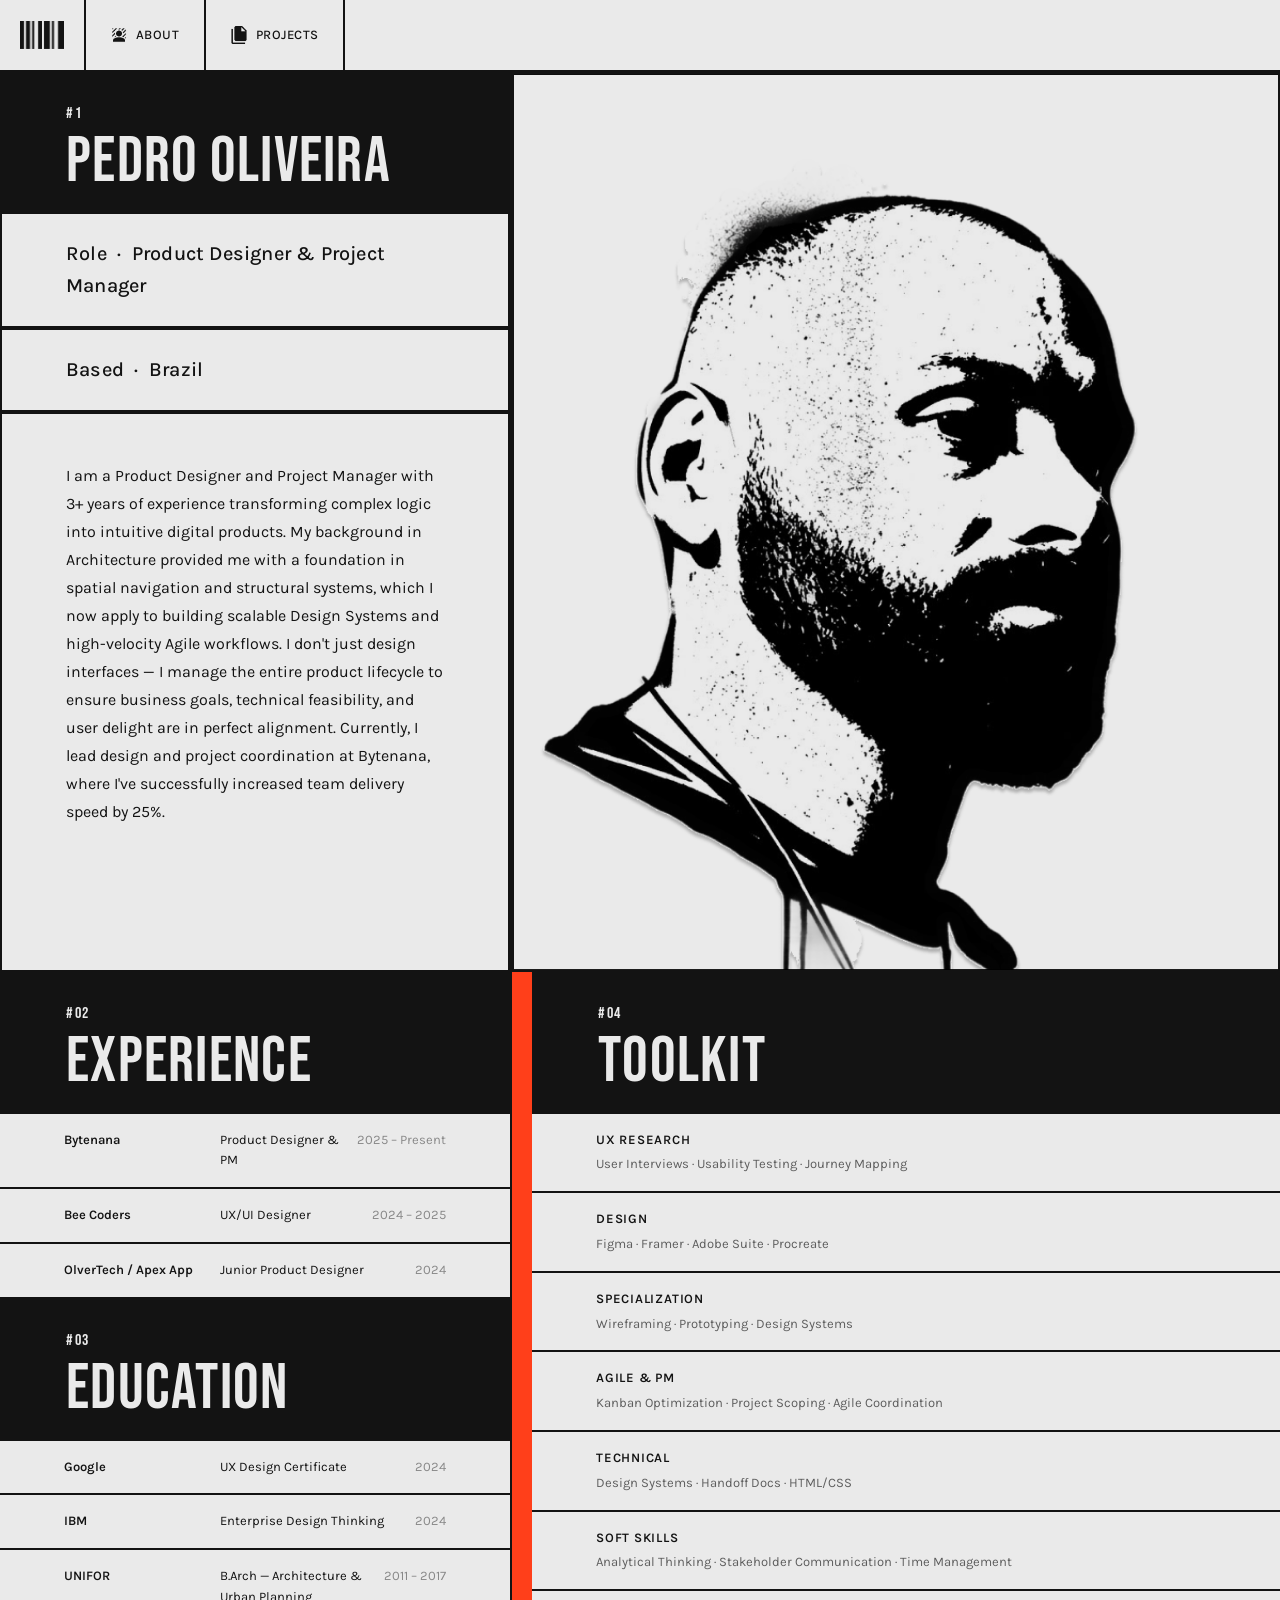
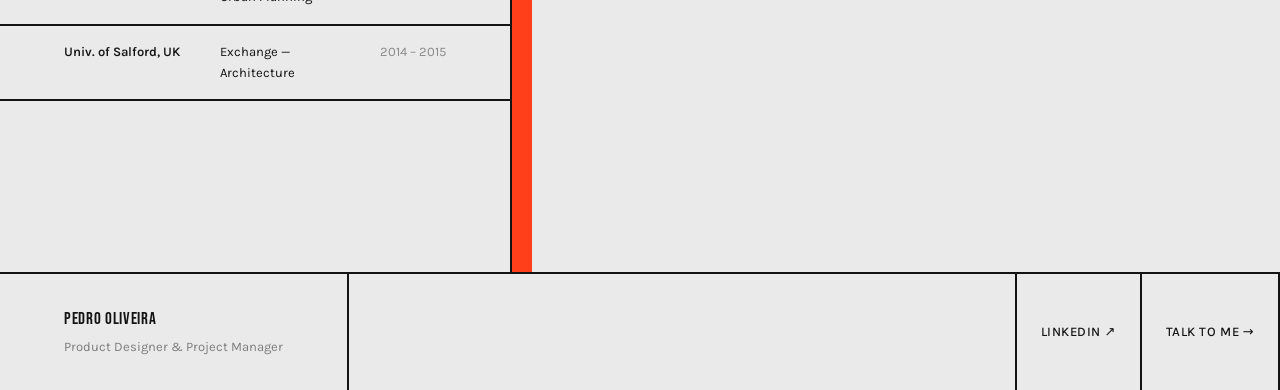
==== commit 82198264: "Add footer, brutalist modal, about page CV section, and UI refinements - Add footer with LinkedIn an" ====
--- a/about.html
+++ b/about.html
@@ -27,7 +27,7 @@
             <img src="assets/images/material-symbols_background-replace.png" alt="" class="navbar__link-icon" aria-hidden="true">
             About
           </a>
-          <a href="index.html" class="navbar__link" role="listitem">
+          <a href="index.html#statement" class="navbar__link" role="listitem">
             <img src="assets/images/mdi_files.png" alt="" class="navbar__link-icon" aria-hidden="true">
             Projects
           </a>
@@ -50,53 +50,166 @@
         <div class="s2__main">
           <div class="s2__row2">
             <div class="s2__left">
-              <div class="s2__div2">
-                <span class="s2__number">—</span>
+              <div class="s2__div2 about-hero__heading">
+                <span class="s2__number">#1</span>
                 <h1 class="s2__project-title">Pedro Oliveira</h1>
               </div>
               <div class="s2__div3">
                 <p class="s2__tags">Role &nbsp;·&nbsp; Product Designer &amp; Project Manager</p>
               </div>
               <div class="s2__div3">
-                <p class="s2__tags">Based &nbsp;·&nbsp; Portugal</p>
-              </div>
-              <div class="s2__div3">
-                <p class="s2__tags">Currently &nbsp;·&nbsp; Bytenana</p>
+                <p class="s2__tags">Based &nbsp;·&nbsp; Brazil</p>
               </div>
               <div class="s2__div4 cs-text-block">
-                <p>I am a Product Designer and Project Manager with 3+ years of experience transforming complex logic into intuitive digital products. My background in Architecture provided me with a foundation in spatial navigation and structural systems, which I now apply to building scalable Design Systems and high-velocity Agile workflows.</p>
+                <p>I am a Product Designer and Project Manager with 3+ years of experience transforming complex logic into intuitive digital products. My background in Architecture provided me with a foundation in spatial navigation and structural systems, which I now apply to building scalable Design Systems and high-velocity Agile workflows. I don't just design interfaces — I manage the entire product lifecycle to ensure business goals, technical feasibility, and user delight are in perfect alignment. Currently, I lead design and project coordination at Bytenana, where I've successfully increased team delivery speed by 25%.</p>
               </div>
             </div>
             <div class="cs-right">
-              <div class="cs-right__text">
-                <p>I don't just design interfaces — I manage the entire product lifecycle to ensure business goals, technical feasibility, and user delight are in perfect alignment. Currently, I lead design and project coordination at Bytenana, where I've successfully increased team delivery speed by 25%.</p>
-              </div>
-              <div class="s2__div5 cs-pattern"></div>
+              <div class="s2__div5">
+                <img src="assets/images/pic1.png" alt="" class="s2__div5-img" aria-hidden="true">
+              </div>
             </div>
           </div>
         </div>
       </section>
 
-      <!-- Section 2 — Under Construction -->
-      <section class="s2 cs-s2 cs-under-construction">
+      <!-- Section 2 — CV -->
+      <section class="s2 cs-s2">
         <div class="s2__main">
           <div class="s2__row2">
+
+            <!-- Left: Work History + Education -->
             <div class="s2__left">
-              <div class="s2__div2">
-                <span class="s2__number">#</span>
-                <h2 class="s2__project-title">Under Construction</h2>
-              </div>
-              <div class="s2__div4 cs-text-block">
-                <p>This page is currently being built. Full experience, background, and contact details coming soon.</p>
-              </div>
-            </div>
-            <div class="s2__div5"></div>
+              <div class="s2__div2 about-hero__heading">
+                <span class="s2__number">#02</span>
+                <h2 class="s2__project-title">Experience</h2>
+              </div>
+              <div class="about-cv-block">
+                <div class="about-cv-row">
+                  <span class="about-cv-company">Bytenana</span>
+                  <span class="about-cv-role">Product Designer & PM</span>
+                  <span class="about-cv-date">2025 – Present</span>
+                </div>
+                <div class="about-cv-row">
+                  <span class="about-cv-company">Bee Coders</span>
+                  <span class="about-cv-role">UX/UI Designer</span>
+                  <span class="about-cv-date">2024 – 2025</span>
+                </div>
+                <div class="about-cv-row">
+                  <span class="about-cv-company">OlverTech / Apex App</span>
+                  <span class="about-cv-role">Junior Product Designer</span>
+                  <span class="about-cv-date">2024</span>
+                </div>
+              </div>
+              <div class="s2__div2 about-hero__heading">
+                <span class="s2__number">#03</span>
+                <h2 class="s2__project-title">Education</h2>
+              </div>
+              <div class="about-cv-block">
+                <div class="about-cv-row">
+                  <span class="about-cv-company">Google</span>
+                  <span class="about-cv-role">UX Design Certificate</span>
+                  <span class="about-cv-date">2024</span>
+                </div>
+                <div class="about-cv-row">
+                  <span class="about-cv-company">IBM</span>
+                  <span class="about-cv-role">Enterprise Design Thinking</span>
+                  <span class="about-cv-date">2024</span>
+                </div>
+                <div class="about-cv-row">
+                  <span class="about-cv-company">UNIFOR</span>
+                  <span class="about-cv-role">B.Arch — Architecture & Urban Planning</span>
+                  <span class="about-cv-date">2011 – 2017</span>
+                </div>
+                <div class="about-cv-row">
+                  <span class="about-cv-company">Univ. of Salford, UK</span>
+                  <span class="about-cv-role">Exchange — Architecture</span>
+                  <span class="about-cv-date">2014 – 2015</span>
+                </div>
+              </div>
+            </div>
+
+            <!-- Column divider -->
+            <div class="about-col-divider"></div>
+
+            <!-- Right: Toolkit -->
+            <div class="cs-right">
+              <div class="s2__div2 about-hero__heading">
+                <span class="s2__number">#04</span>
+                <h2 class="s2__project-title">Toolkit</h2>
+              </div>
+              <div class="about-cv-block about-toolkit">
+                <div class="about-toolkit-row">
+                  <span class="about-toolkit-label">UX Research</span>
+                  <span class="about-toolkit-value">User Interviews · Usability Testing · Journey Mapping</span>
+                </div>
+                <div class="about-toolkit-row">
+                  <span class="about-toolkit-label">Design</span>
+                  <span class="about-toolkit-value">Figma · Framer · Adobe Suite · Procreate</span>
+                </div>
+                <div class="about-toolkit-row">
+                  <span class="about-toolkit-label">Specialization</span>
+                  <span class="about-toolkit-value">Wireframing · Prototyping · Design Systems</span>
+                </div>
+                <div class="about-toolkit-row">
+                  <span class="about-toolkit-label">Agile & PM</span>
+                  <span class="about-toolkit-value">Kanban Optimization · Project Scoping · Agile Coordination</span>
+                </div>
+                <div class="about-toolkit-row">
+                  <span class="about-toolkit-label">Technical</span>
+                  <span class="about-toolkit-value">Design Systems · Handoff Docs · HTML/CSS</span>
+                </div>
+                <div class="about-toolkit-row">
+                  <span class="about-toolkit-label">Soft Skills</span>
+                  <span class="about-toolkit-value">Analytical Thinking · Stakeholder Communication · Time Management</span>
+                </div>
+              </div>
+            </div>
+
           </div>
         </div>
       </section>
 
     </main>
 
+    <!-- Footer -->
+    <footer class="site-footer">
+      <div class="footer__left">
+        <span class="footer__name">Pedro Oliveira</span>
+        <span class="footer__sub">Product Designer & Project Manager</span>
+      </div>
+      <div class="navbar__links-box">
+        <a href="https://www.linkedin.com/in/pedro-fernandes-de-oliveira-b005162bb/?skipRedirect=true" target="_blank" rel="noopener noreferrer" class="navbar__link" role="listitem">LinkedIn ↗</a>
+        <a href="#" class="navbar__link" id="open-contact" role="listitem">Talk to me →</a>
+      </div>
+    </footer>
+
+  </div>
+
+  <!-- Contact Modal -->
+  <div class="modal-overlay" id="contact-modal" role="dialog" aria-modal="true" aria-labelledby="modal-title">
+    <div class="modal">
+      
+      <div class="modal__header"><h2 class="modal__title" id="modal-title">Get in touch</h2><button class="modal__close" id="close-contact" aria-label="Close contact form">✕</button></div>
+      <p class="modal__subtitle">Send me a message and I'll get back to you soon.</p>
+      <form class="modal__form" name="contact" method="POST" data-netlify="true" netlify-honeypot="bot-field">
+        <input type="hidden" name="form-name" value="contact">
+        <p hidden><input name="bot-field"></p>
+        <div class="modal__field">
+          <label for="contact-name">Name</label>
+          <input type="text" id="contact-name" name="name" placeholder="Your name" required>
+        </div>
+        <div class="modal__field">
+          <label for="contact-email">Email</label>
+          <input type="email" id="contact-email" name="email" placeholder="your@email.com" required>
+        </div>
+        <div class="modal__field">
+          <label for="contact-message">Message</label>
+          <textarea id="contact-message" name="message" placeholder="Tell me about your project…" rows="5" required></textarea>
+        </div>
+        <button type="submit" class="btn-primary" style="width:100%;justify-content:center;">Send Message →</button>
+      </form>
+    </div>
   </div>
 
   <script src="js/main.js"></script>
--- a/css/styles.css
+++ b/css/styles.css
@@ -199,7 +199,7 @@
   background-color: var(--color-bg);
   display: flex;
   align-items: stretch;
-  justify-content: space-between;
+  justify-content: flex-start;
   border-bottom: 2px solid #131313;
 }
 
@@ -235,10 +235,7 @@
 .navbar__links-box {
   display: flex;
   align-items: stretch;
-  border: 2px solid #131313;
-  border-top: none;
-  border-bottom: none;
-  border-right: none;
+  border: none;
 }
 
 .navbar__link {
@@ -259,6 +256,10 @@
 
 .navbar__link:first-child {
   border-left: none;
+}
+
+.navbar__link:last-child {
+  border-right: 2px solid #131313;
 }
 
 .navbar__link:hover {
@@ -616,6 +617,15 @@
   background-color: #131313;
   flex: 1;
   border: 2px solid #131313;
+  display: flex;
+  align-items: center;
+  justify-content: center;
+}
+
+.s2__div5-img {
+  width: 100%;
+  height: 100%;
+  object-fit: cover;
 }
 
 /* Row 3: CTA row — like hero div 3 */
@@ -782,6 +792,8 @@
   flex: 1;
   background-color: #131313;
   border: 2px solid #131313;
+  overflow: hidden;
+  min-height: 0;
 }
 
 /* Div 3: Role block */
@@ -1856,11 +1868,10 @@
   display: none;
   position: fixed;
   inset: 0;
-  background-color: rgba(0, 0, 0, 0.55);
+  background-color: rgba(19, 19, 19, 0.75);
   z-index: 200;
   align-items: center;
   justify-content: center;
-  padding: var(--space-5);
 }
 
 .modal-overlay.open {
@@ -1868,82 +1879,121 @@
 }
 
 .modal {
-  background-color: var(--color-bg);
-  border-radius: var(--radius);
-  padding: 3rem;
-  width: 100%;
-  max-width: 520px;
+  background-color: #eaeaea;
+  border: 2px solid #131313;
+  border-radius: 0;
+  width: 100%;
+  max-width: 560px;
   position: relative;
-  box-shadow: var(--shadow-md);
+  box-shadow: none;
+  display: flex;
+  flex-direction: column;
+}
+
+.modal__header {
+  display: flex;
+  align-items: center;
+  justify-content: space-between;
+  border-bottom: 2px solid #131313;
+  padding: var(--space-5) var(--space-6);
 }
 
 .modal__close {
-  position: absolute;
-  top: 1.25rem;
-  right: 1.25rem;
-  font-size: var(--text-lg);
-  color: var(--color-text-muted);
+  position: static;
+  font-size: var(--text-base);
+  font-family: var(--font-body);
+  font-weight: 600;
+  color: #131313;
   cursor: pointer;
   background: none;
-  border: none;
-  line-height: 1;
-  transition: color var(--transition);
+  border: 2px solid #131313;
+  padding: 0.25rem 0.75rem;
+  line-height: 1.4;
+  transition: background-color 0.15s ease, color 0.15s ease;
 }
 
 .modal__close:hover {
-  color: var(--color-text);
+  background-color: #131313;
+  color: #eaeaea;
 }
 
 .modal__title {
-  font-family: var(--font-heading);
+  font-family: 'Bebas Neue', sans-serif;
   font-size: var(--text-4xl);
   font-weight: 400;
-  color: var(--color-text);
-  margin-bottom: var(--space-2);
+  color: #131313;
+  letter-spacing: 0.04em;
 }
 
 .modal__subtitle {
-  font-size: var(--text-base);
-  color: var(--color-text-muted);
-  margin-bottom: var(--space-6);
+  display: none;
 }
 
 .modal__form {
   display: flex;
   flex-direction: column;
-  gap: var(--space-5);
+  gap: 0;
 }
 
 .modal__field {
   display: flex;
   flex-direction: column;
-  gap: var(--space-2);
+  border-bottom: 2px solid #131313;
 }
 
 .modal__field label {
+  font-family: var(--font-body);
   font-size: var(--text-sm);
   font-weight: 600;
-  color: var(--color-text);
+  color: #131313;
+  text-transform: uppercase;
+  letter-spacing: 0.06em;
+  padding: var(--space-3) var(--space-6) 0;
 }
 
 .modal__field input,
 .modal__field textarea {
   font-family: var(--font-body);
   font-size: var(--text-base);
-  color: var(--color-text);
-  background-color: #fff;
-  border: 1px solid var(--color-border);
-  border-radius: var(--radius);
-  padding: 0.75rem 1rem;
+  color: #131313;
+  background-color: transparent;
+  border: none;
+  border-radius: 0;
+  padding: var(--space-3) var(--space-6) var(--space-4);
   width: 100%;
   outline: none;
-  transition: border-color var(--transition);
   resize: none;
+}
+
+.modal__field input::placeholder,
+.modal__field textarea::placeholder {
+  color: #131313;
+  opacity: 0.35;
 }
 
 .modal__field input:focus,
 .modal__field textarea:focus {
-  border-color: var(--color-text);
+  background-color: rgba(19,19,19,0.04);
+}
+
+.modal__form .btn-primary {
+  font-family: 'Bebas Neue', sans-serif;
+  font-size: var(--text-xl);
+  font-weight: 400;
+  letter-spacing: 0.06em;
+  background-color: #131313;
+  color: #eaeaea;
+  border: none;
+  border-radius: 0;
+  padding: var(--space-5) var(--space-6);
+  cursor: pointer;
+  width: 100% !important;
+  text-align: left;
+  transition: background-color 0.15s ease;
+}
+
+.modal__form .btn-primary:hover {
+  background-color: #FF3F1A;
 }
 
 /* ----------------------------------------------------------
@@ -2576,3 +2626,84 @@
 body.dark-theme .footer__contact:hover {
   background-color: #2A2A2A;
 }
+
+/* --- Footer --- */
+.site-footer {
+  display: flex;
+  align-items: stretch;
+  justify-content: space-between;
+  border-top: 2px solid #131313;
+  background-color: var(--color-bg);
+  padding: 0;
+}
+
+.site-footer .navbar__link:first-child {
+  border-left: 2px solid #131313;
+}
+
+.footer__left {
+  display: flex;
+  flex-direction: column;
+  justify-content: center;
+  gap: 0.25rem;
+  padding: var(--space-6) var(--section-x);
+  border-right: 2px solid #131313;
+}
+
+.footer__name {
+  font-family: 'Bebas Neue', sans-serif;
+  font-size: var(--text-xl);
+  font-weight: 400;
+  color: #131313;
+  letter-spacing: 0.04em;
+}
+
+.footer__sub {
+  font-family: var(--font-body);
+  font-size: var(--text-sm);
+  font-weight: 400;
+  color: #131313;
+  opacity: 0.5;
+}
+
+.footer__right {
+  display: flex;
+  align-items: stretch;
+}
+
+.footer__link {
+  display: flex;
+  align-items: center;
+  padding: 0 2rem;
+  font-family: var(--font-body);
+  font-size: var(--text-sm);
+  font-weight: 500;
+  color: #131313;
+  border-left: 2px solid #131313;
+  transition: background-color 0.15s ease;
+}
+
+.footer__link:hover {
+  background-color: #131313;
+  color: var(--color-bg);
+}
+
+.footer__cta {
+  display: flex;
+  align-items: center;
+  padding: 0 2rem;
+  font-family: 'Bebas Neue', sans-serif;
+  font-size: var(--text-xl);
+  font-weight: 400;
+  color: var(--color-bg);
+  background-color: #131313;
+  border-left: 2px solid #131313;
+  letter-spacing: 0.06em;
+  cursor: pointer;
+  text-decoration: none;
+  transition: background-color 0.15s ease, color 0.15s ease;
+}
+
+.footer__cta:hover {
+  background-color: #FF3F1A;
+}
--- a/css/casestudy.css
+++ b/css/casestudy.css
@@ -68,8 +68,17 @@
 .cs-dark-block {
   background-color: #131313;
   border: 2px solid #131313;
-  height: auto;
-  flex: 1;
+  height: 180px;
+  flex: none;
+  display: flex;
+  align-items: center;
+  justify-content: center;
+}
+
+.cs-dark-img {
+  max-width: 80%;
+  max-height: 80%;
+  object-fit: contain;
 }
 
 /* v4 image div */
@@ -81,6 +90,7 @@
   background-repeat: no-repeat;
   background-clip: content-box;
   background-origin: content-box;
+  flex: 1;
 }
 
 /* Section 3 stacking */
@@ -108,9 +118,8 @@
   background-repeat: no-repeat;
   background-clip: content-box;
   background-origin: content-box;
-  aspect-ratio: 1440 / 914;
-  width: 100%;
-  flex: none;
+  width: 100%;
+  flex: 1;
   padding: 3rem;
 }
 
@@ -167,9 +176,8 @@
   background-repeat: no-repeat;
   background-clip: content-box;
   background-origin: content-box;
-  aspect-ratio: 1440 / 914;
-  width: 100%;
-  flex: none;
+  width: 100%;
+  flex: 1;
   padding: 3rem;
 }
 
@@ -371,3 +379,88 @@
 .cs-v7 {
   background-image: url('../assets/images/v7.png');
 }
+
+/* About page — CV blocks */
+.about-cv-block {
+  display: flex;
+  flex-direction: column;
+  border-top: 2px solid #131313;
+}
+
+.about-cv-row {
+  display: flex;
+  align-items: baseline;
+  gap: 1rem;
+  padding: var(--space-4) var(--section-x);
+  border-bottom: 2px solid #131313;
+}
+
+.about-cv-company {
+  font-family: var(--font-body);
+  font-size: var(--text-sm);
+  font-weight: 600;
+  color: #131313;
+  min-width: 140px;
+  flex-shrink: 0;
+}
+
+.about-cv-role {
+  font-family: var(--font-body);
+  font-size: var(--text-sm);
+  font-weight: 400;
+  color: #131313;
+  flex: 1;
+}
+
+.about-cv-date {
+  font-family: var(--font-body);
+  font-size: var(--text-sm);
+  font-weight: 400;
+  color: #131313;
+  opacity: 0.45;
+  white-space: nowrap;
+}
+
+/* About page — Toolkit */
+.about-toolkit-row {
+  display: flex;
+  flex-direction: column;
+  gap: 0.25rem;
+  padding: var(--space-4) var(--section-x);
+  border-bottom: 2px solid #131313;
+}
+
+.about-toolkit-label {
+  font-family: var(--font-body);
+  font-size: var(--text-sm);
+  font-weight: 600;
+  color: #131313;
+  text-transform: uppercase;
+  letter-spacing: 0.06em;
+}
+
+.about-toolkit-value {
+  font-family: var(--font-body);
+  font-size: var(--text-sm);
+  font-weight: 400;
+  color: #131313;
+  opacity: 0.65;
+}
+
+/* About hero heading — dark background */
+.about-hero__heading {
+  background-color: #131313 !important;
+  border-color: #131313 !important;
+}
+
+.about-hero__heading .s2__number,
+.about-hero__heading .s2__project-title {
+  color: #eaeaea !important;
+}
+
+/* About section 2 — column divider */
+.about-col-divider {
+  flex: 0 0 20px;
+  align-self: stretch;
+  background-color: #FF3F1A;
+}
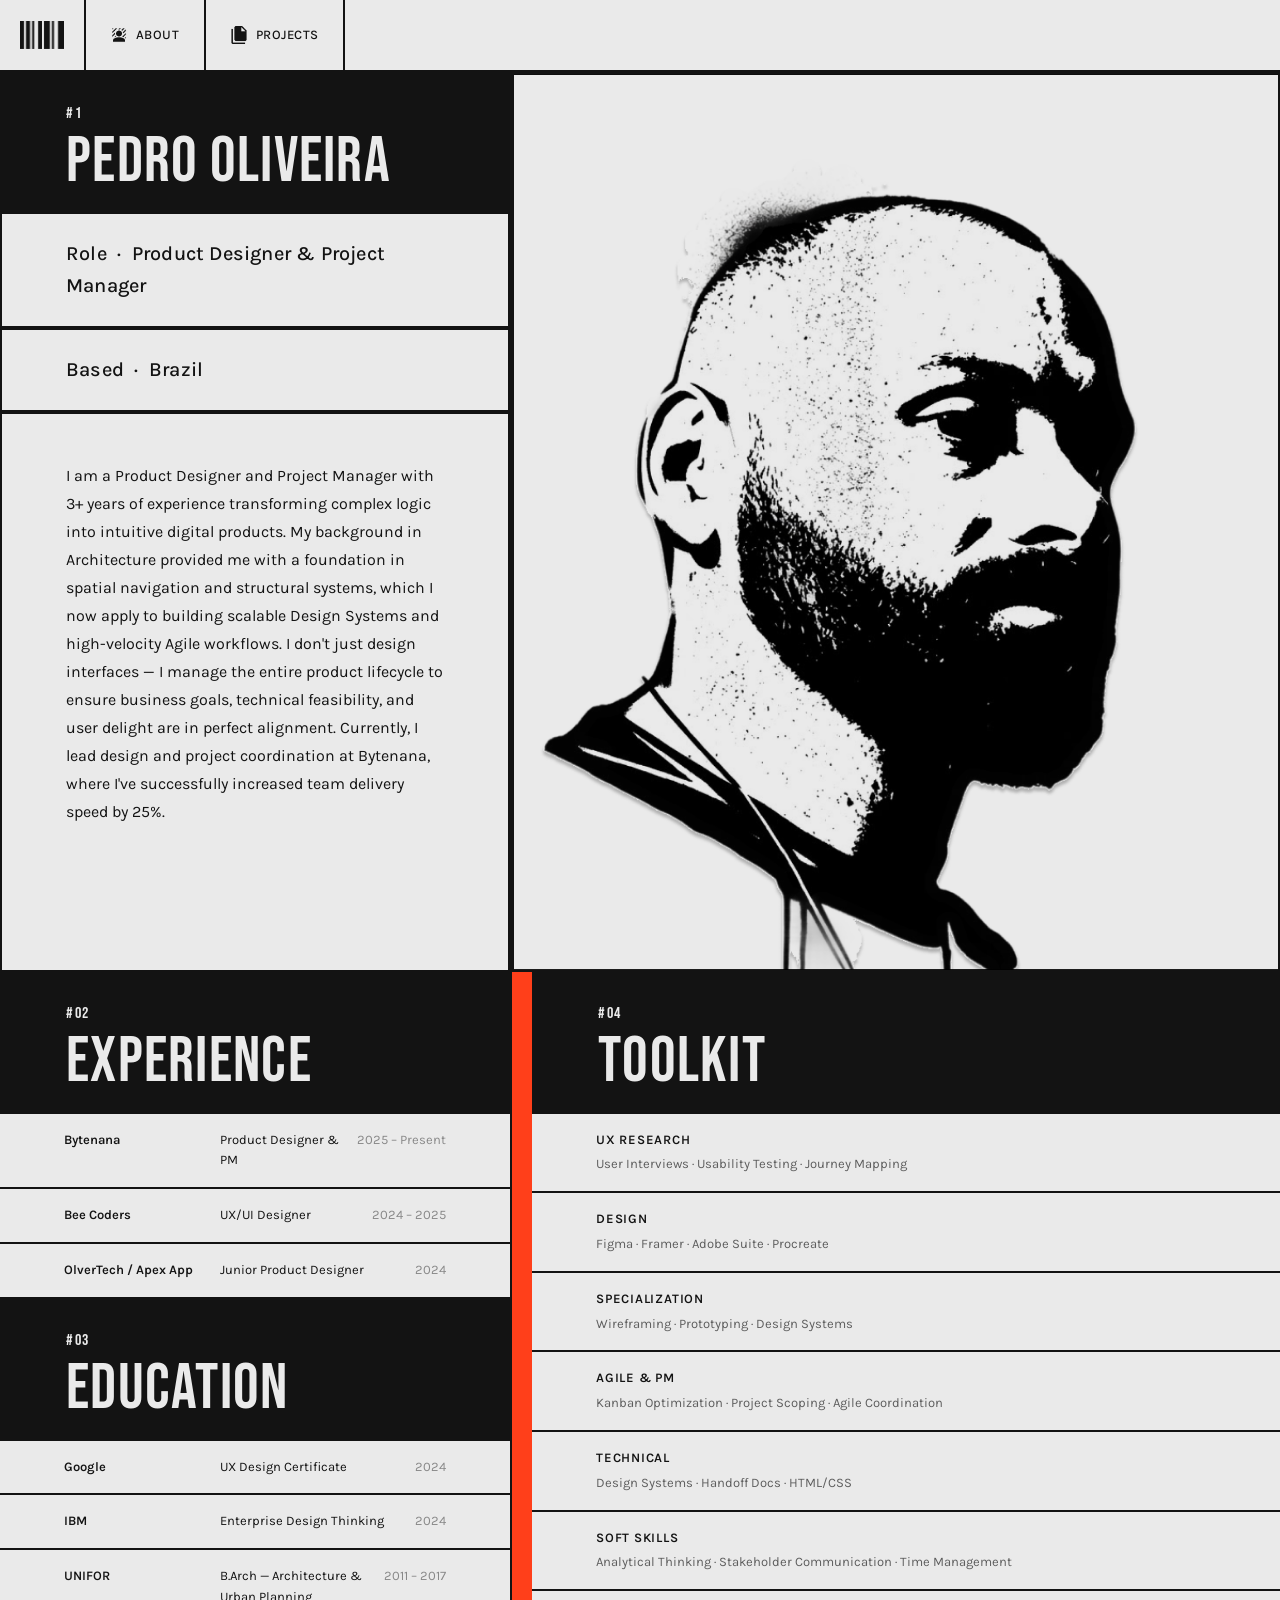
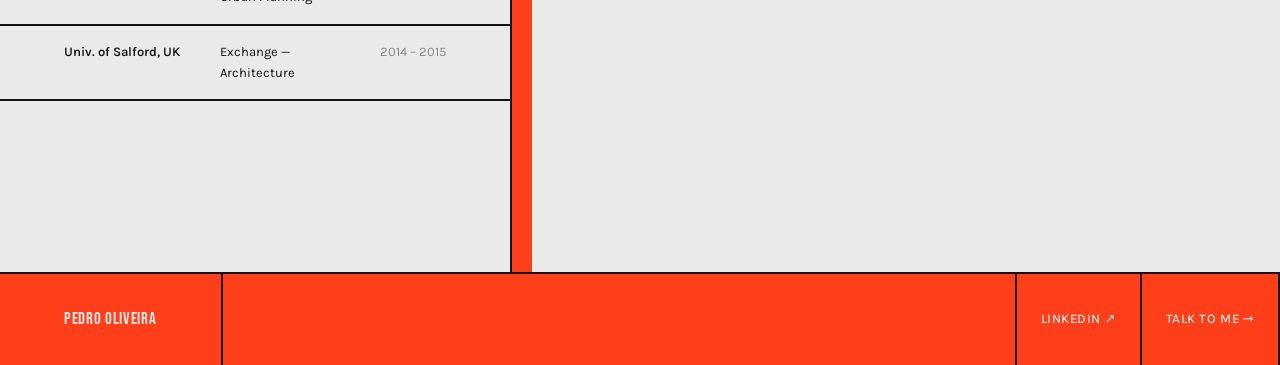
==== commit 83ff627d: "Footer color, text cleanup, and footer subtitle removal - Footer background #FF3F1A with #eaeaea tex" ====
--- a/about.html
+++ b/about.html
@@ -176,7 +176,6 @@
     <footer class="site-footer">
       <div class="footer__left">
         <span class="footer__name">Pedro Oliveira</span>
-        <span class="footer__sub">Product Designer & Project Manager</span>
       </div>
       <div class="navbar__links-box">
         <a href="https://www.linkedin.com/in/pedro-fernandes-de-oliveira-b005162bb/?skipRedirect=true" target="_blank" rel="noopener noreferrer" class="navbar__link" role="listitem">LinkedIn ↗</a>
--- a/css/styles.css
+++ b/css/styles.css
@@ -2633,12 +2633,22 @@
   align-items: stretch;
   justify-content: space-between;
   border-top: 2px solid #131313;
-  background-color: var(--color-bg);
+  background-color: #FF3F1A;
   padding: 0;
 }
 
 .site-footer .navbar__link:first-child {
   border-left: 2px solid #131313;
+}
+
+.site-footer .navbar__link {
+  color: #eaeaea;
+  border-color: #131313;
+}
+
+.site-footer .navbar__link:hover {
+  background-color: #131313;
+  color: #eaeaea;
 }
 
 .footer__left {
@@ -2654,7 +2664,7 @@
   font-family: 'Bebas Neue', sans-serif;
   font-size: var(--text-xl);
   font-weight: 400;
-  color: #131313;
+  color: #eaeaea;
   letter-spacing: 0.04em;
 }
 
@@ -2662,7 +2672,7 @@
   font-family: var(--font-body);
   font-size: var(--text-sm);
   font-weight: 400;
-  color: #131313;
+  color: #eaeaea;
   opacity: 0.5;
 }
 
--- a/css/casestudy.css
+++ b/css/casestudy.css
@@ -39,6 +39,12 @@
   align-items: flex-start !important;
 }
 
+.cs-text-center {
+  justify-content: center !important;
+  align-items: flex-start !important;
+  text-align: left;
+}
+
 .cs-text-block p {
   font-family: var(--font-body);
   font-size: var(--text-base);
@@ -68,8 +74,7 @@
 .cs-dark-block {
   background-color: #131313;
   border: 2px solid #131313;
-  height: 180px;
-  flex: none;
+  flex: 1;
   display: flex;
   align-items: center;
   justify-content: center;
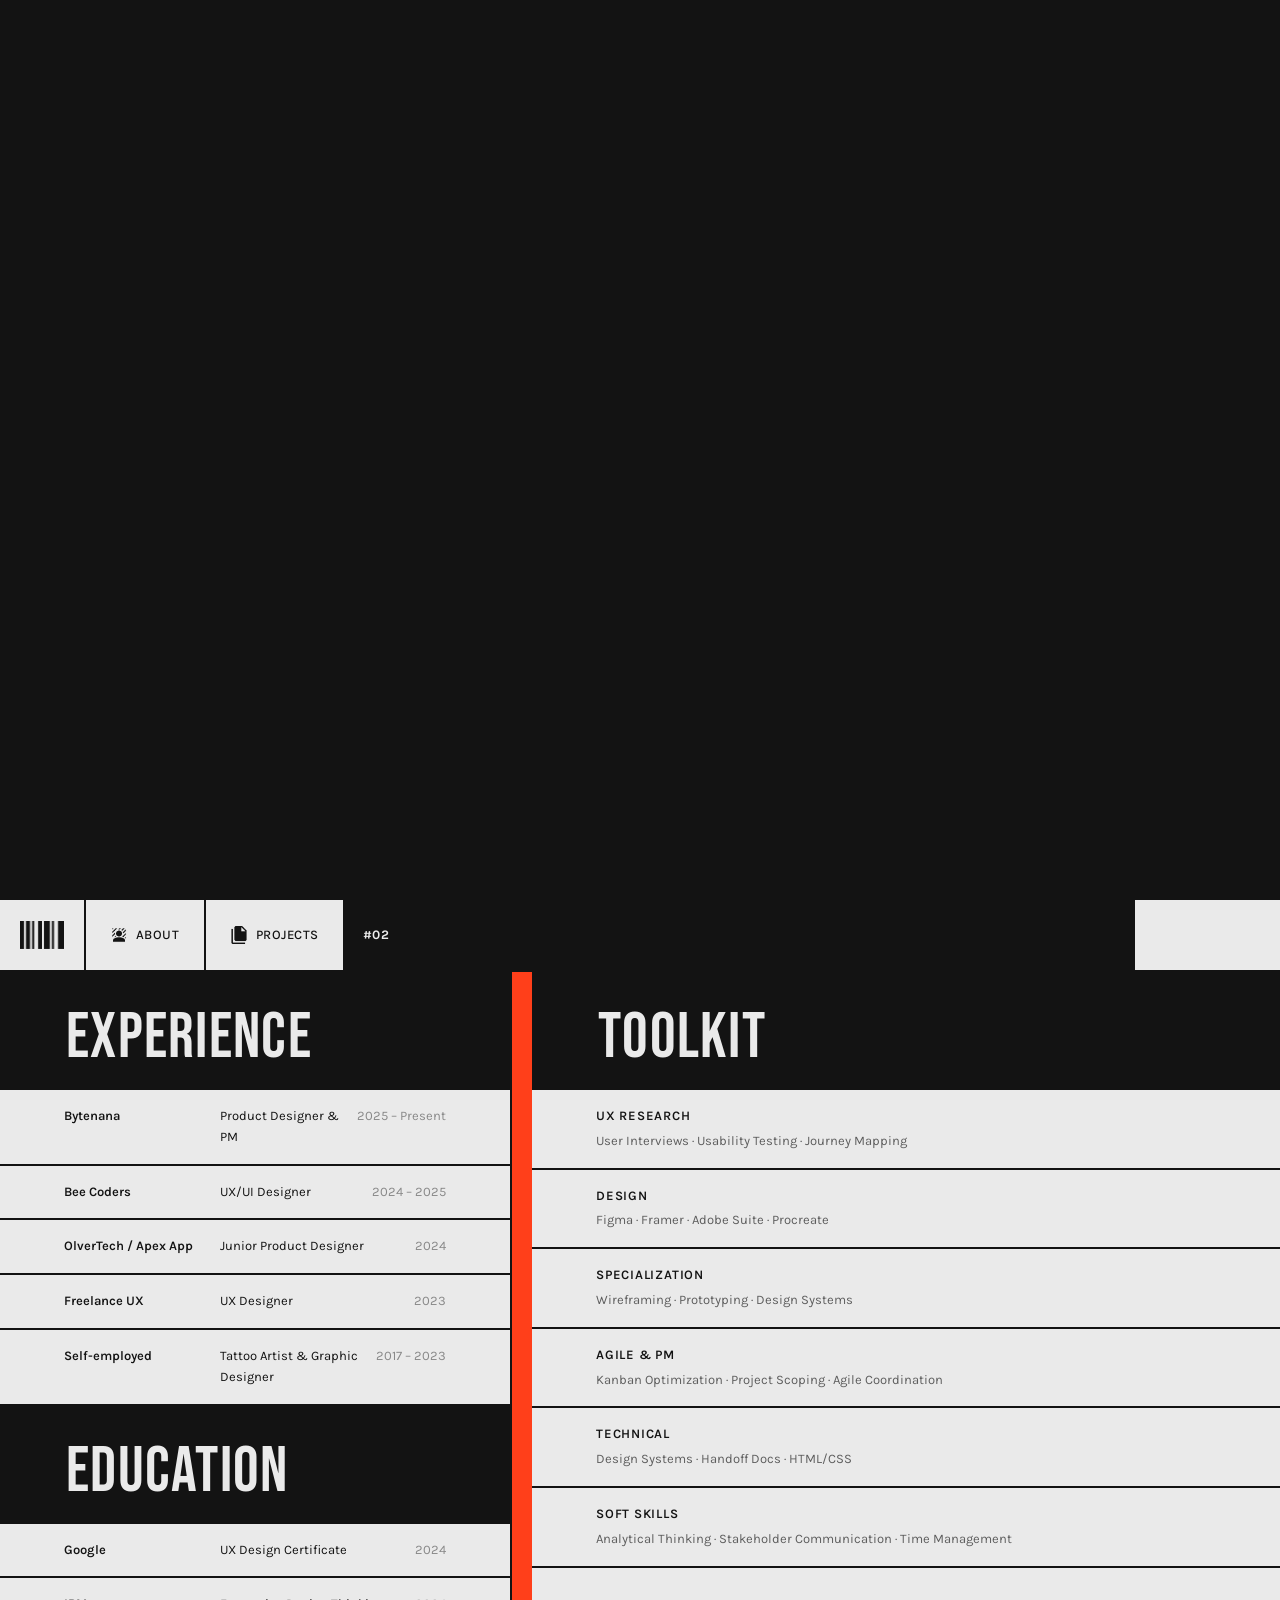
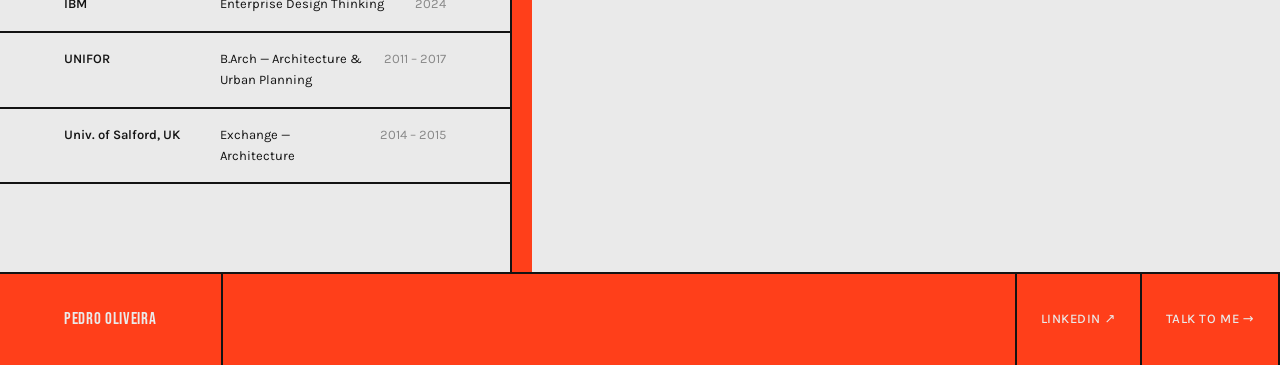
==== commit 7d740a65: "Add case studies, projects page, and navbar scroll progress bar - Built Veturmusic and StructureIQ c" ====
--- a/about.html
+++ b/about.html
@@ -27,11 +27,18 @@
             <img src="assets/images/material-symbols_background-replace.png" alt="" class="navbar__link-icon" aria-hidden="true">
             About
           </a>
-          <a href="index.html#statement" class="navbar__link" role="listitem">
+          <a href="projects.html" class="navbar__link" role="listitem">
             <img src="assets/images/mdi_files.png" alt="" class="navbar__link-icon" aria-hidden="true">
             Projects
           </a>
         </div>
+
+        <div class="navbar__progress" aria-hidden="true">
+          <div class="navbar__progress-fill" id="scroll-progress"></div>
+          <span class="navbar__progress-section" id="section-number">#01</span>
+          <a href="#" class="navbar__progress-top" id="scroll-top-link" aria-hidden="true">Back to top ↑</a>
+        </div>
+
         <button class="navbar__hamburger" id="menu-toggle" aria-label="Toggle navigation" aria-expanded="false">
           <span></span><span></span><span></span>
         </button>
@@ -39,7 +46,7 @@
       <nav class="mobile-menu" id="mobile-menu" aria-label="Mobile navigation">
         <a href="index.html">Home</a>
         <a href="about.html">About</a>
-        <a href="index.html">Projects</a>
+        <a href="projects.html">Projects</a>
       </nav>
     </header>
 
@@ -51,7 +58,6 @@
           <div class="s2__row2">
             <div class="s2__left">
               <div class="s2__div2 about-hero__heading">
-                <span class="s2__number">#1</span>
                 <h1 class="s2__project-title">Pedro Oliveira</h1>
               </div>
               <div class="s2__div3">
@@ -61,7 +67,7 @@
                 <p class="s2__tags">Based &nbsp;·&nbsp; Brazil</p>
               </div>
               <div class="s2__div4 cs-text-block">
-                <p>I am a Product Designer and Project Manager with 3+ years of experience transforming complex logic into intuitive digital products. My background in Architecture provided me with a foundation in spatial navigation and structural systems, which I now apply to building scalable Design Systems and high-velocity Agile workflows. I don't just design interfaces — I manage the entire product lifecycle to ensure business goals, technical feasibility, and user delight are in perfect alignment. Currently, I lead design and project coordination at Bytenana, where I've successfully increased team delivery speed by 25%.</p>
+                <p>Architect by training, tattooist by detour, product designer by choice. Each chapter taught me something the next one needed: architecture gave me systems thinking and spatial logic; tattooing gave me client trust, real-time iteration, and the ability to sell an idea to someone sitting in your chair. Product design is where those two worlds clicked. I don't just design interfaces — I manage the full product lifecycle, from research to delivery, making sure business goals, technical constraints, and the person using the thing are never out of sync. Currently leading design and project coordination at Bytenana.</p>
               </div>
             </div>
             <div class="cs-right">
@@ -81,7 +87,6 @@
             <!-- Left: Work History + Education -->
             <div class="s2__left">
               <div class="s2__div2 about-hero__heading">
-                <span class="s2__number">#02</span>
                 <h2 class="s2__project-title">Experience</h2>
               </div>
               <div class="about-cv-block">
@@ -100,9 +105,18 @@
                   <span class="about-cv-role">Junior Product Designer</span>
                   <span class="about-cv-date">2024</span>
                 </div>
-              </div>
-              <div class="s2__div2 about-hero__heading">
-                <span class="s2__number">#03</span>
+                <div class="about-cv-row">
+                  <span class="about-cv-company">Freelance UX</span>
+                  <span class="about-cv-role">UX Designer</span>
+                  <span class="about-cv-date">2023</span>
+                </div>
+                <div class="about-cv-row">
+                  <span class="about-cv-company">Self-employed</span>
+                  <span class="about-cv-role">Tattoo Artist & Graphic Designer</span>
+                  <span class="about-cv-date">2017 – 2023</span>
+                </div>
+              </div>
+              <div class="s2__div2 about-hero__heading">
                 <h2 class="s2__project-title">Education</h2>
               </div>
               <div class="about-cv-block">
@@ -135,7 +149,6 @@
             <!-- Right: Toolkit -->
             <div class="cs-right">
               <div class="s2__div2 about-hero__heading">
-                <span class="s2__number">#04</span>
                 <h2 class="s2__project-title">Toolkit</h2>
               </div>
               <div class="about-cv-block about-toolkit">
--- a/css/styles.css
+++ b/css/styles.css
@@ -203,6 +203,60 @@
   border-bottom: 2px solid #131313;
 }
 
+/* Navbar scroll progress bar */
+.navbar__progress {
+  flex: 1;
+  align-self: stretch;
+  border-left: 2px solid #131313;
+  overflow: hidden;
+  position: relative;
+}
+
+.navbar__progress-fill {
+  position: absolute;
+  inset: 0;
+  width: 0%;
+  background-color: #131313;
+}
+
+.navbar__progress-section {
+  position: absolute;
+  left: 1rem;
+  top: 50%;
+  transform: translateY(-50%);
+  font-family: var(--font-body);
+  font-size: var(--text-sm);
+  font-weight: 700;
+  color: #fff;
+  mix-blend-mode: difference;
+  pointer-events: none;
+  z-index: 2;
+  letter-spacing: 0.05em;
+}
+
+.navbar__progress-top {
+  position: absolute;
+  inset: 0;
+  display: flex;
+  align-items: center;
+  justify-content: center;
+  font-family: var(--font-body);
+  font-size: var(--text-sm);
+  font-weight: 600;
+  color: #fff;
+  text-decoration: none;
+  letter-spacing: 0.03em;
+  opacity: 0;
+  pointer-events: none;
+  transition: opacity 0.25s ease;
+  z-index: 1;
+}
+
+.navbar__progress-top.visible {
+  opacity: 1;
+  pointer-events: auto;
+}
+
 /* Logo box */
 .navbar__logo-box {
   display: flex;
@@ -453,6 +507,22 @@
 
 
 
+/* --- Scroll snap --- */
+html {
+  scroll-snap-type: y mandatory;
+  scroll-padding-top: var(--navbar-h);
+}
+
+.hero,
+.s2 {
+  scroll-snap-align: start;
+  scroll-snap-stop: always;
+}
+
+.site-footer {
+  scroll-snap-align: start;
+}
+
 /* --- Section 2 — Veturmusic --- */
 .s2 {
   position: sticky;
@@ -552,13 +622,11 @@
   letter-spacing: 0.02em;
   line-height: 1;
   opacity: 0;
-  transform: translateX(-160px);
-  transition: opacity 1.6s cubic-bezier(0.16, 1, 0.3, 1), transform 1.6s cubic-bezier(0.16, 1, 0.3, 1);
+  transition: opacity 1.6s cubic-bezier(0.16, 1, 0.3, 1);
 }
 
 .s2.in-view .s2__project-title {
   opacity: 1;
-  transform: translateX(0);
 }
 
 .s2__div3 {
@@ -596,8 +664,9 @@
   animation: spin 1.2s linear infinite;
 }
 
-/* Section 3 — bridge slides right then back on hover */
-#structureiq .s2__disc:hover {
+/* Bridge slides left↔right on hover */
+#structureiq .s2__disc:hover,
+#siq-hero .s2__disc:hover {
   animation: slideLeftRight 0.8s ease infinite;
 }
 
@@ -606,6 +675,7 @@
   50%  { transform: translateX(30px); }
   100% { transform: translateX(0); }
 }
+
 
 @keyframes spin {
   from { transform: rotate(0deg); }
@@ -846,8 +916,6 @@
   white-space: nowrap;
   width: 100%;
   display: block;
-  animation: slideFromLeft 1.6s cubic-bezier(0.16, 1, 0.3, 1) forwards;
-  opacity: 0;
 }
 
 .hero__title .char,
@@ -2717,3 +2785,87 @@
 .footer__cta:hover {
   background-color: #FF3F1A;
 }
+
+/* ==========================================================
+   MOBILE RESPONSIVE — ≤ 768px
+   ========================================================== */
+@media (max-width: 768px) {
+
+  /* --- Navbar --- */
+  .navbar__links-box { display: none; }
+  .navbar__hamburger { display: flex; }
+
+  /* --- Hero --- */
+  .hero__main {
+    flex-direction: column;
+  }
+
+  .hero__block--dark {
+    flex: none;
+    height: 140px;
+    overflow: hidden;
+  }
+
+  .hero__block--title {
+    padding: var(--space-5) var(--space-4);
+  }
+
+  .hero__title {
+    font-size: clamp(2.5rem, 10vw, 4rem);
+  }
+
+  /* --- Section rows --- */
+  .s2__row2 {
+    flex-direction: column;
+  }
+
+  .s2__left {
+    width: 100%;
+    border-right: none;
+    border-bottom: 2px solid #131313;
+    flex-shrink: unset;
+  }
+
+  .s2__div5 {
+    height: 220px;
+    flex: none;
+  }
+
+  .s2__div5-img {
+    height: 220px;
+  }
+
+  .s2__tags {
+    font-size: var(--text-sm);
+  }
+
+  /* --- Footer --- */
+  .site-footer {
+    flex-direction: column;
+  }
+
+  .footer__left {
+    border-right: none;
+    border-bottom: 2px solid #131313;
+    padding: var(--space-4) var(--space-5);
+  }
+
+  .site-footer .navbar__links-box {
+    display: flex;
+    width: 100%;
+  }
+
+  .site-footer .navbar__link {
+    flex: 1;
+    justify-content: center;
+  }
+
+  .site-footer .navbar__link:first-child {
+    border-left: none;
+  }
+}
+
+.s2__footer-dark {
+  flex: none;
+  height: var(--hero-role-h);
+}
--- a/css/casestudy.css
+++ b/css/casestudy.css
@@ -1,6 +1,8 @@
 /* ==========================================================
    CASE STUDY — casestudy.css
    ========================================================== */
+
+
 
 /* Right column wrapper */
 .cs-right {
@@ -20,7 +22,7 @@
 
 .cs-right__text p {
   font-family: var(--font-body);
-  font-size: 1.125rem;
+  font-size: 1.25rem;
   font-weight: 400;
   line-height: 1.75;
   color: #131313;
@@ -469,3 +471,543 @@
   align-self: stretch;
   background-color: #FF3F1A;
 }
+
+/* ==========================================================
+   MOBILE RESPONSIVE — ≤ 768px
+   ========================================================== */
+@media (max-width: 768px) {
+
+  /* --- Case study columns --- */
+  .cs-right,
+  .cs-right-col,
+  .cs-left-col {
+    width: 100%;
+    border-right: none;
+    border-left: none;
+    border-bottom: 2px solid #131313;
+  }
+
+  .cs-row-inverted {
+    flex-direction: column;
+  }
+
+  /* --- Right text block --- */
+  .cs-right__text {
+    padding: var(--space-5) var(--space-4);
+  }
+
+  /* --- Image divs — need fixed height on mobile --- */
+  .cs-v2,
+  .cs-v3,
+  .cs-v4,
+  .cs-v5 {
+    height: 260px;
+    flex: none;
+    width: 100%;
+  }
+
+  .cs-dark-block {
+    height: 80px;
+    flex: none;
+  }
+
+  /* --- Gallery --- */
+  .cs-gallery-col {
+    flex-direction: row;
+  }
+
+  .cs-gallery-img {
+    height: 200px;
+    flex: 1;
+  }
+
+  /* --- About CV divider — vertical → horizontal --- */
+  .about-col-divider {
+    flex: none;
+    width: 100%;
+    height: 4px;
+    align-self: unset;
+  }
+
+  /* --- About CV rows --- */
+  .about-cv-row {
+    flex-wrap: wrap;
+    gap: 0.25rem;
+  }
+
+  .about-cv-company {
+    min-width: unset;
+    width: 100%;
+  }
+
+  .about-cv-date {
+    width: 100%;
+  }
+
+  /* --- Pattern div on hero sections --- */
+  .cs-pattern {
+    height: 160px;
+    flex: none;
+  }
+}
+
+/* --- New section layout (sections 2–4) --- */
+.cs-full-heading {
+  width: 100%;
+  flex-shrink: 0;
+  border-bottom: 2px solid #131313;
+  border-right: none;
+}
+
+.cs-content-row {
+  flex: 1;
+  min-height: 0;
+}
+
+.cs-full-dark {
+  width: 100%;
+  flex: none;
+  height: 80px;
+  border-top: 2px solid #131313;
+}
+
+/* z-index for new sections */
+.cs-s6 { z-index: 7 !important; }
+.cs-s7 { z-index: 8 !important; }
+
+/* Prevent s2__div4 from growing when content follows below it */
+.cs-text-auto {
+  flex: none !important;
+}
+
+/* StructureIQ images */
+.cs-siq-1 {
+  background-image: url('../assets/images/s1.png');
+  background-color: #eaeaea;
+  background-size: cover;
+  background-position: center top;
+  background-repeat: no-repeat;
+  width: 100%;
+  flex: 1;
+}
+
+/* StructureIQ warn + alert */
+.cs-siq-warn {
+  background-image: url('../assets/images/s-warn.png');
+  background-color: #131313;
+  background-size: contain;
+  background-position: center;
+  background-repeat: no-repeat;
+  background-clip: content-box;
+  background-origin: content-box;
+  padding: 1.5rem;
+}
+
+.cs-siq-alert {
+  background-image: url('../assets/images/s-alert.png');
+  background-color: #131313;
+  background-size: contain;
+  background-position: center;
+  background-repeat: no-repeat;
+  background-clip: content-box;
+  background-origin: content-box;
+  padding: 1.5rem;
+}
+
+/* StructureIQ design system */
+.cs-siq-ds {
+  background-image: url('../assets/images/s-design-system.png');
+  background-color: #131313;
+  background-size: contain;
+  background-position: center;
+  background-repeat: no-repeat;
+  background-clip: content-box;
+  background-origin: content-box;
+  padding: 1.5rem;
+}
+
+/* StructureIQ sensor image */
+.cs-siq-sensor {
+  background-image: url('../assets/images/s-sensor.png');
+  background-color: #131313;
+  background-size: contain;
+  background-position: center;
+  background-repeat: no-repeat;
+  background-clip: content-box;
+  background-origin: content-box;
+  width: 100%;
+  flex: 1;
+  padding: 2rem;
+}
+
+/* StructureIQ raw data dashboard */
+.cs-siq-raw {
+  background-image: url('../assets/images/s-raw-data.png');
+  background-color: #131313;
+  background-size: contain;
+  background-position: center;
+  background-repeat: no-repeat;
+  background-clip: content-box;
+  background-origin: content-box;
+  width: 100%;
+  flex: 1;
+  padding: 2rem;
+}
+
+/* StructureIQ login */
+.cs-siq-login {
+  background-image: url('../assets/images/s-login.png');
+  background-color: #131313;
+  background-size: contain;
+  background-position: center;
+  background-repeat: no-repeat;
+  background-clip: content-box;
+  background-origin: content-box;
+  padding: 1.5rem;
+}
+
+/* StructureIQ assets-2 */
+.cs-siq-assets-2 {
+  background-image: url('../assets/images/s-assets-2.png');
+  background-color: #131313;
+  background-size: contain;
+  background-position: center;
+  background-repeat: no-repeat;
+  background-clip: content-box;
+  background-origin: content-box;
+  padding: 1.5rem;
+}
+
+/* StructureIQ assets */
+.cs-siq-assets {
+  background-image: url('../assets/images/s-assets.png');
+  background-color: #131313;
+  background-size: contain;
+  background-position: center;
+  background-repeat: no-repeat;
+  background-clip: content-box;
+  background-origin: content-box;
+  padding: 1.5rem;
+}
+
+/* StructureIQ raw-2 (reused slot) */
+.cs-siq-raw-2 {
+  background-image: url('../assets/images/s-login.png');
+  background-color: #131313;
+  background-size: contain;
+  background-position: center;
+  background-repeat: no-repeat;
+  background-clip: content-box;
+  background-origin: content-box;
+  padding: 1.5rem;
+}
+
+/* Multi-image right column */
+.cs-col-imgs {
+  flex: 1;
+  display: flex;
+  flex-direction: column;
+  align-items: stretch;
+  overflow: hidden;
+}
+
+/* Full-height image column (right side, when text is in left column) */
+.cs-col-img {
+  flex: 1;
+  display: flex;
+  align-items: center;
+  justify-content: center;
+  padding: 2rem;
+  overflow: hidden;
+  background-color: #eaeaea;
+}
+
+.cs-col-img img {
+  max-width: 100%;
+  max-height: 100%;
+  object-fit: contain;
+  display: block;
+}
+
+/* Generic image wrappers for case study sections */
+.cs-img-wrap {
+  flex: 1;
+  border: 2px solid #131313;
+  border-top: none;
+  overflow: hidden;
+  display: flex;
+  align-items: center;
+  justify-content: center;
+  padding: 2rem;
+  background-color: #eaeaea;
+}
+
+.cs-img-wrap img {
+  max-width: 100%;
+  max-height: 100%;
+  object-fit: contain;
+  display: block;
+}
+
+/* Inline image wrap — for stacked images inside a column */
+.cs-img-inline-wrap {
+  flex: 1;
+  border-bottom: 2px solid #131313;
+  overflow: hidden;
+  display: flex;
+  align-items: center;
+  justify-content: center;
+  padding: 2rem;
+  background-color: #eaeaea;
+}
+
+.cs-img-inline-wrap:last-of-type {
+  border-bottom: none;
+}
+
+.cs-img-inline-wrap img {
+  max-width: 100%;
+  max-height: 100%;
+  object-fit: contain;
+  display: block;
+}
+
+/* StructureIQ early designs */
+.cs-siq-early-wrap {
+  flex: 1;
+  border: 2px solid #131313;
+  border-top: none;
+  overflow: hidden;
+  display: flex;
+  align-items: center;
+  justify-content: center;
+  background-color: #eaeaea;
+  padding: 2rem;
+}
+
+.cs-siq-early-wrap img {
+  max-width: 100%;
+  max-height: 100%;
+  object-fit: contain;
+  display: block;
+}
+
+/* StructureIQ demo screenshots */
+.cs-siq-img-1 { background-image: url('../assets/images/s-img-1.png'); background-color: #f0f0f0; }
+.cs-siq-img-2 { background-image: url('../assets/images/s-img-2.png'); background-color: #f0f0f0; }
+.cs-siq-img-3 { background-image: url('../assets/images/s-img-3.png'); background-color: #f0f0f0; }
+.cs-siq-img-4 { background-image: url('../assets/images/s-img-4.png'); background-color: #f0f0f0; }
+
+/* Old process image */
+.cs-old-process {
+  background-image: url('../assets/images/old-process.png');
+  background-color: #eaeaea;
+  background-size: contain;
+  background-position: center;
+  background-repeat: no-repeat;
+  background-clip: content-box;
+  background-origin: content-box;
+  width: 100%;
+  flex: 1;
+  padding: 2rem;
+}
+
+/* ---- Early explorations images ---- */
+.cs-early-1 {
+  background-image: url('../assets/images/early-1.png');
+  background-color: #1a1a1a;
+  background-size: contain;
+  background-position: center;
+  background-repeat: no-repeat;
+  background-clip: content-box;
+  background-origin: content-box;
+  padding: 2rem;
+  flex: 1 !important;
+  aspect-ratio: unset !important;
+}
+
+.cs-early-2-block {
+  background-image: url('../assets/images/early-2.png');
+  background-color: #1a1a1a;
+  background-size: contain;
+  background-position: center;
+  background-repeat: no-repeat;
+  background-clip: content-box;
+  background-origin: content-box;
+  padding: 2rem;
+  flex: 1;
+  min-height: 200px;
+  border-bottom: 2px solid #131313;
+}
+
+/* ---- Before flow diagram ---- */
+.cs-before-diagram {
+  padding: var(--space-6) var(--section-x);
+  display: flex;
+  flex-direction: column;
+  gap: var(--space-4);
+  border: 2px solid #131313;
+  border-top: none;
+  flex: 1;
+}
+
+.cs-before-label-title {
+  font-family: var(--font-body);
+  font-size: var(--text-xs);
+  font-weight: 600;
+  text-transform: uppercase;
+  letter-spacing: 0.1em;
+  color: #131313;
+  opacity: 0.45;
+}
+
+.cs-before-flow {
+  display: flex;
+  flex-wrap: wrap;
+  align-items: flex-start;
+  gap: 0.5rem;
+  row-gap: 1.5rem;
+}
+
+.cs-before-step {
+  display: flex;
+  flex-direction: column;
+  align-items: center;
+  gap: 0.35rem;
+}
+
+.cs-before-box {
+  border: 1.5px solid #131313;
+  padding: 0.5rem 0.85rem;
+  font-family: var(--font-body);
+  font-size: var(--text-sm);
+  font-weight: 500;
+  color: #131313;
+  white-space: nowrap;
+}
+
+.cs-before-sublabel {
+  font-family: var(--font-body);
+  font-size: 0.7rem;
+  font-weight: 400;
+  color: #131313;
+  opacity: 0.4;
+  text-align: center;
+}
+
+.cs-before-arrow {
+  font-size: 1rem;
+  color: #131313;
+  opacity: 0.35;
+  padding-top: 0.65rem;
+  flex-shrink: 0;
+}
+
+.cs-pain-list {
+  display: flex;
+  flex-direction: column;
+  gap: 0.5rem;
+  padding-top: var(--space-4);
+  border-top: 1px solid rgba(19,19,19,0.15);
+  margin-top: auto;
+}
+
+.cs-pain-item {
+  font-family: var(--font-body);
+  font-size: var(--text-sm);
+  font-weight: 400;
+  color: #131313;
+  opacity: 0.6;
+  padding-left: 1.2rem;
+  position: relative;
+  line-height: 1.5;
+}
+
+.cs-pain-item::before {
+  content: '—';
+  position: absolute;
+  left: 0;
+}
+
+/* ---- Results list ---- */
+.cs-results-block {
+  padding: var(--space-6) var(--section-x);
+  display: flex;
+  flex-direction: column;
+  gap: var(--space-4);
+  border: 2px solid #131313;
+  border-top: none;
+  flex: 1;
+}
+
+.cs-results-eyebrow {
+  font-family: var(--font-body);
+  font-size: var(--text-xs);
+  font-weight: 600;
+  text-transform: uppercase;
+  letter-spacing: 0.1em;
+  color: #131313;
+  opacity: 0.45;
+}
+
+.cs-results-list {
+  display: flex;
+  flex-direction: column;
+}
+
+.cs-results-item {
+  display: grid;
+  grid-template-columns: 2rem 1fr;
+  gap: 0.75rem;
+  padding: 0.85rem 0;
+  border-bottom: 1px solid rgba(19,19,19,0.12);
+  align-items: baseline;
+}
+
+.cs-results-item:first-child {
+  border-top: 1px solid rgba(19,19,19,0.12);
+}
+
+.cs-results-marker {
+  font-family: var(--font-body);
+  font-size: var(--text-sm);
+  font-weight: 700;
+  color: #131313;
+  opacity: 0.35;
+}
+
+.cs-results-text {
+  font-family: var(--font-body);
+  font-size: var(--text-sm);
+  font-weight: 400;
+  color: #131313;
+  line-height: 1.55;
+}
+
+.cs-results-text strong {
+  font-weight: 600;
+}
+
+/* Mobile additions */
+@media (max-width: 768px) {
+  .cs-early-1 {
+    height: 240px;
+    flex: none !important;
+    aspect-ratio: unset !important;
+  }
+
+  .cs-early-2-block {
+    height: 240px;
+    flex: none;
+  }
+
+  .cs-before-box {
+    font-size: 0.75rem;
+    padding: 0.4rem 0.6rem;
+    white-space: normal;
+  }
+
+  .cs-results-block {
+    overflow-y: visible;
+  }
+}
